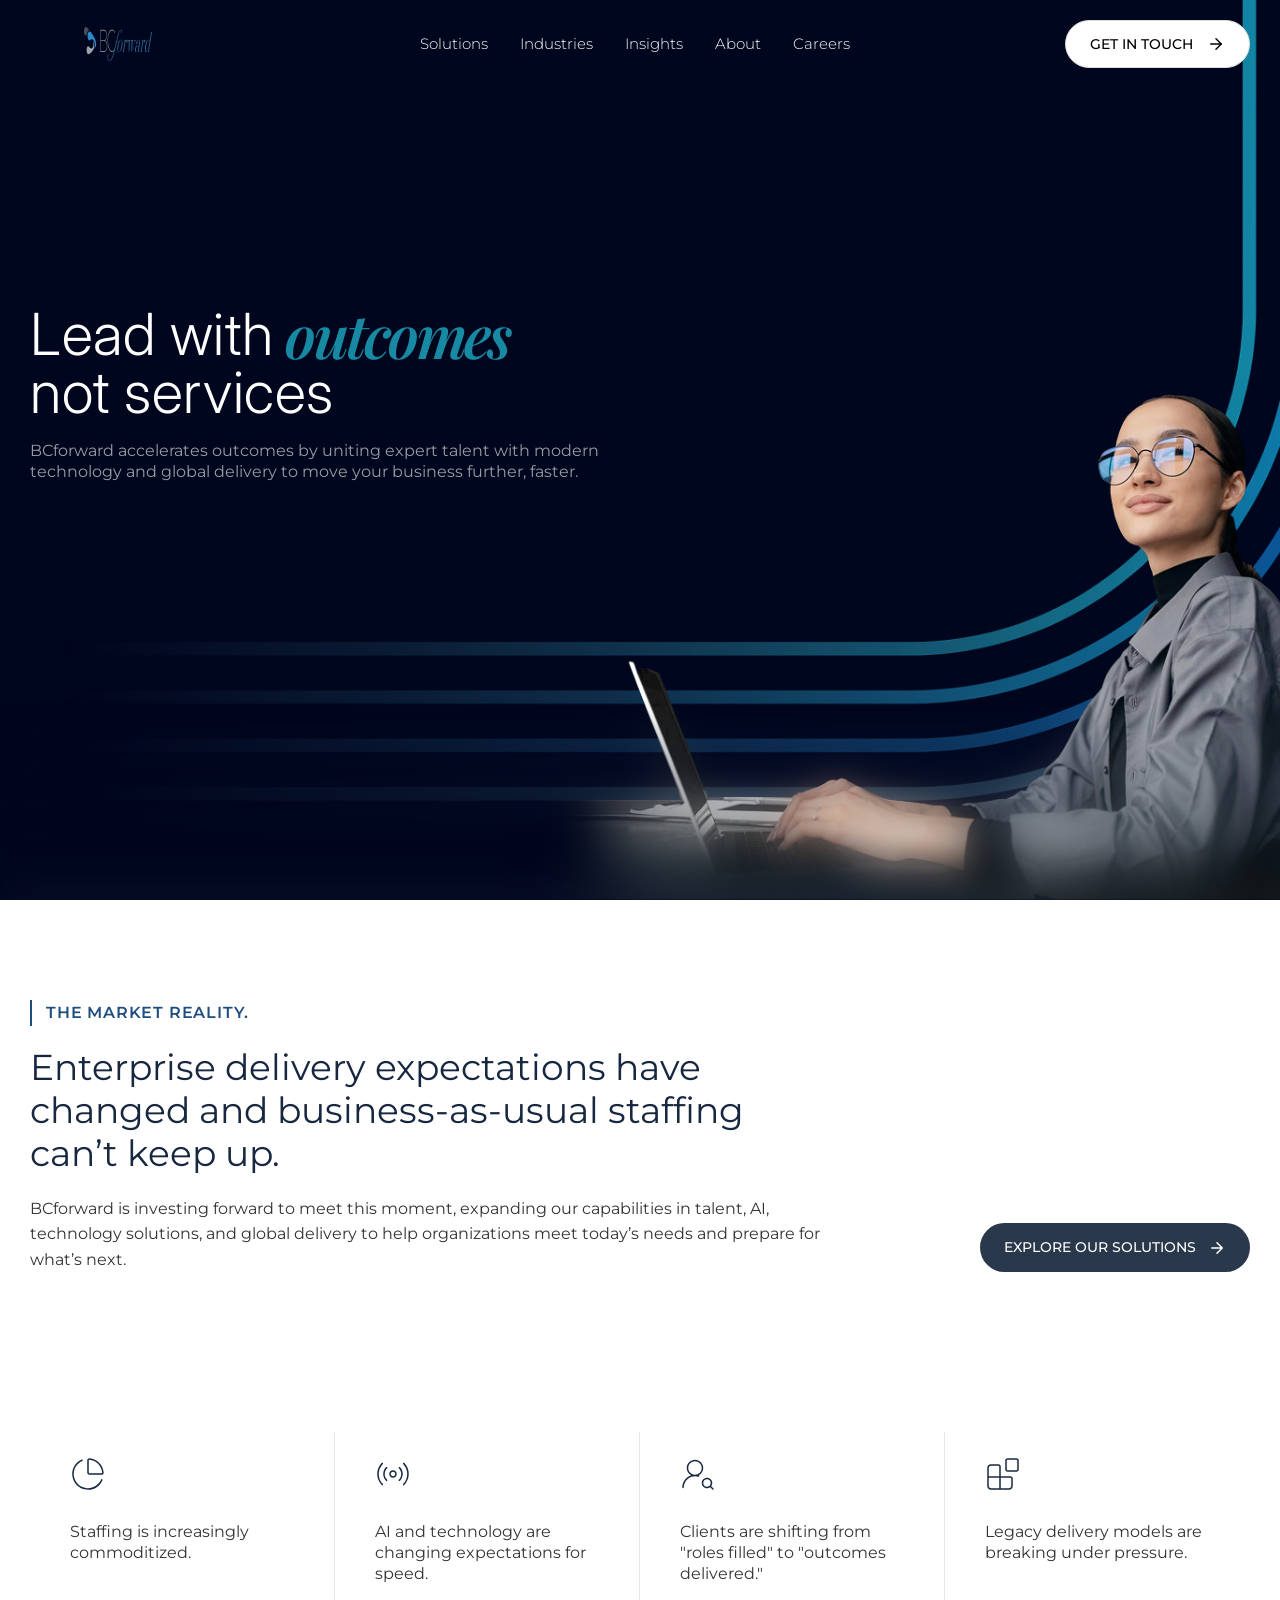
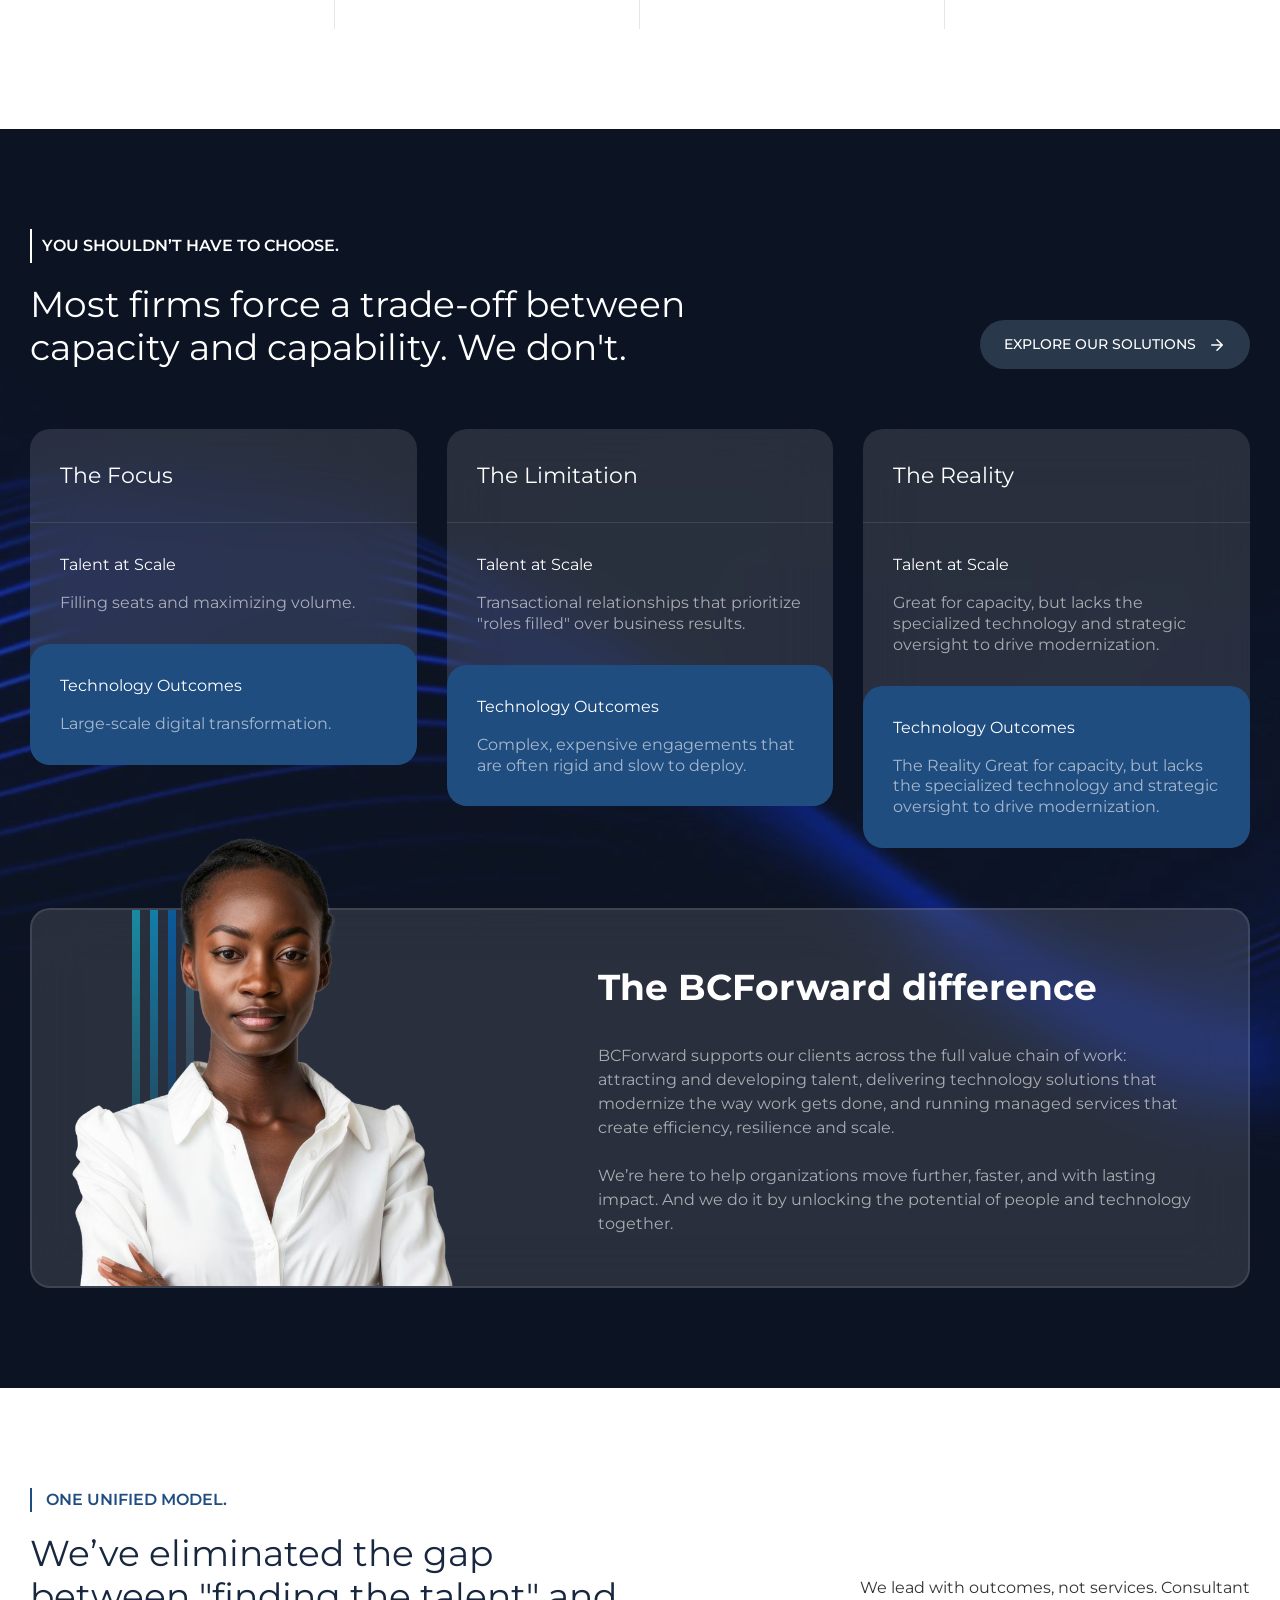
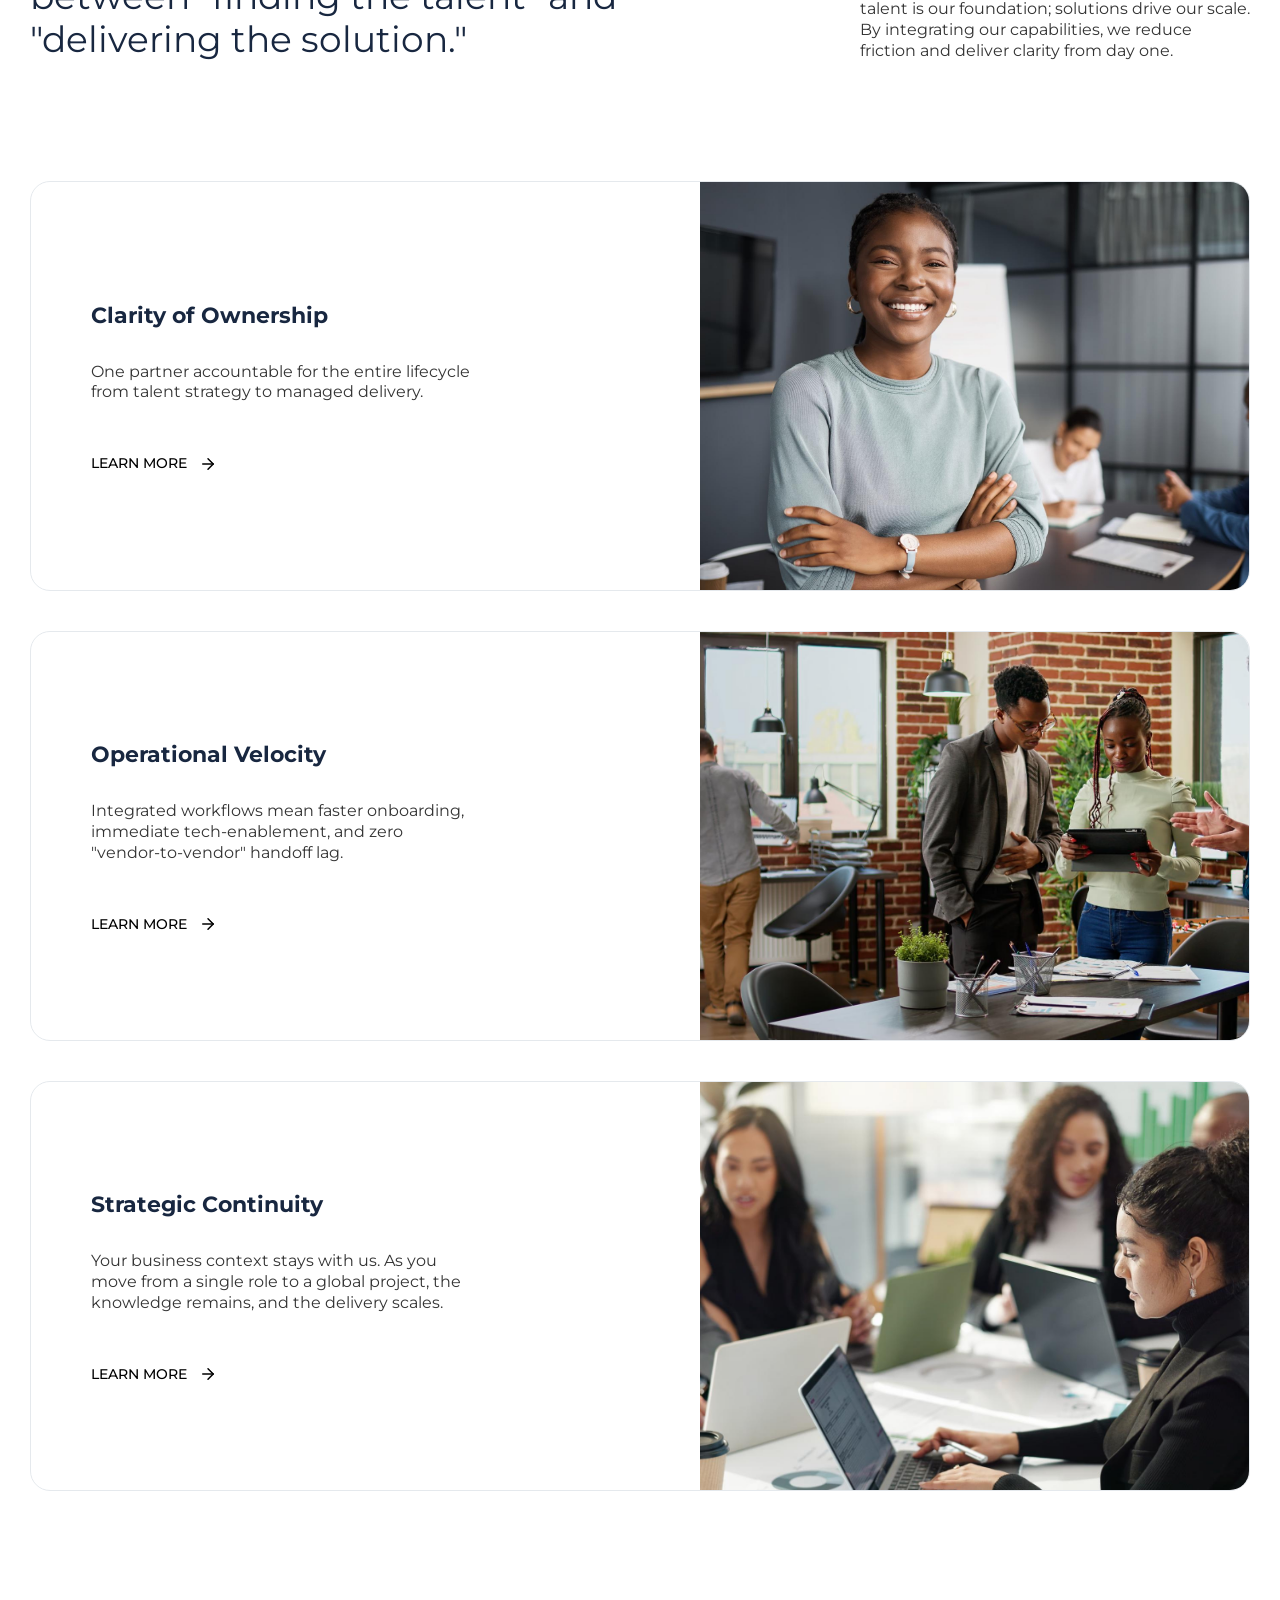
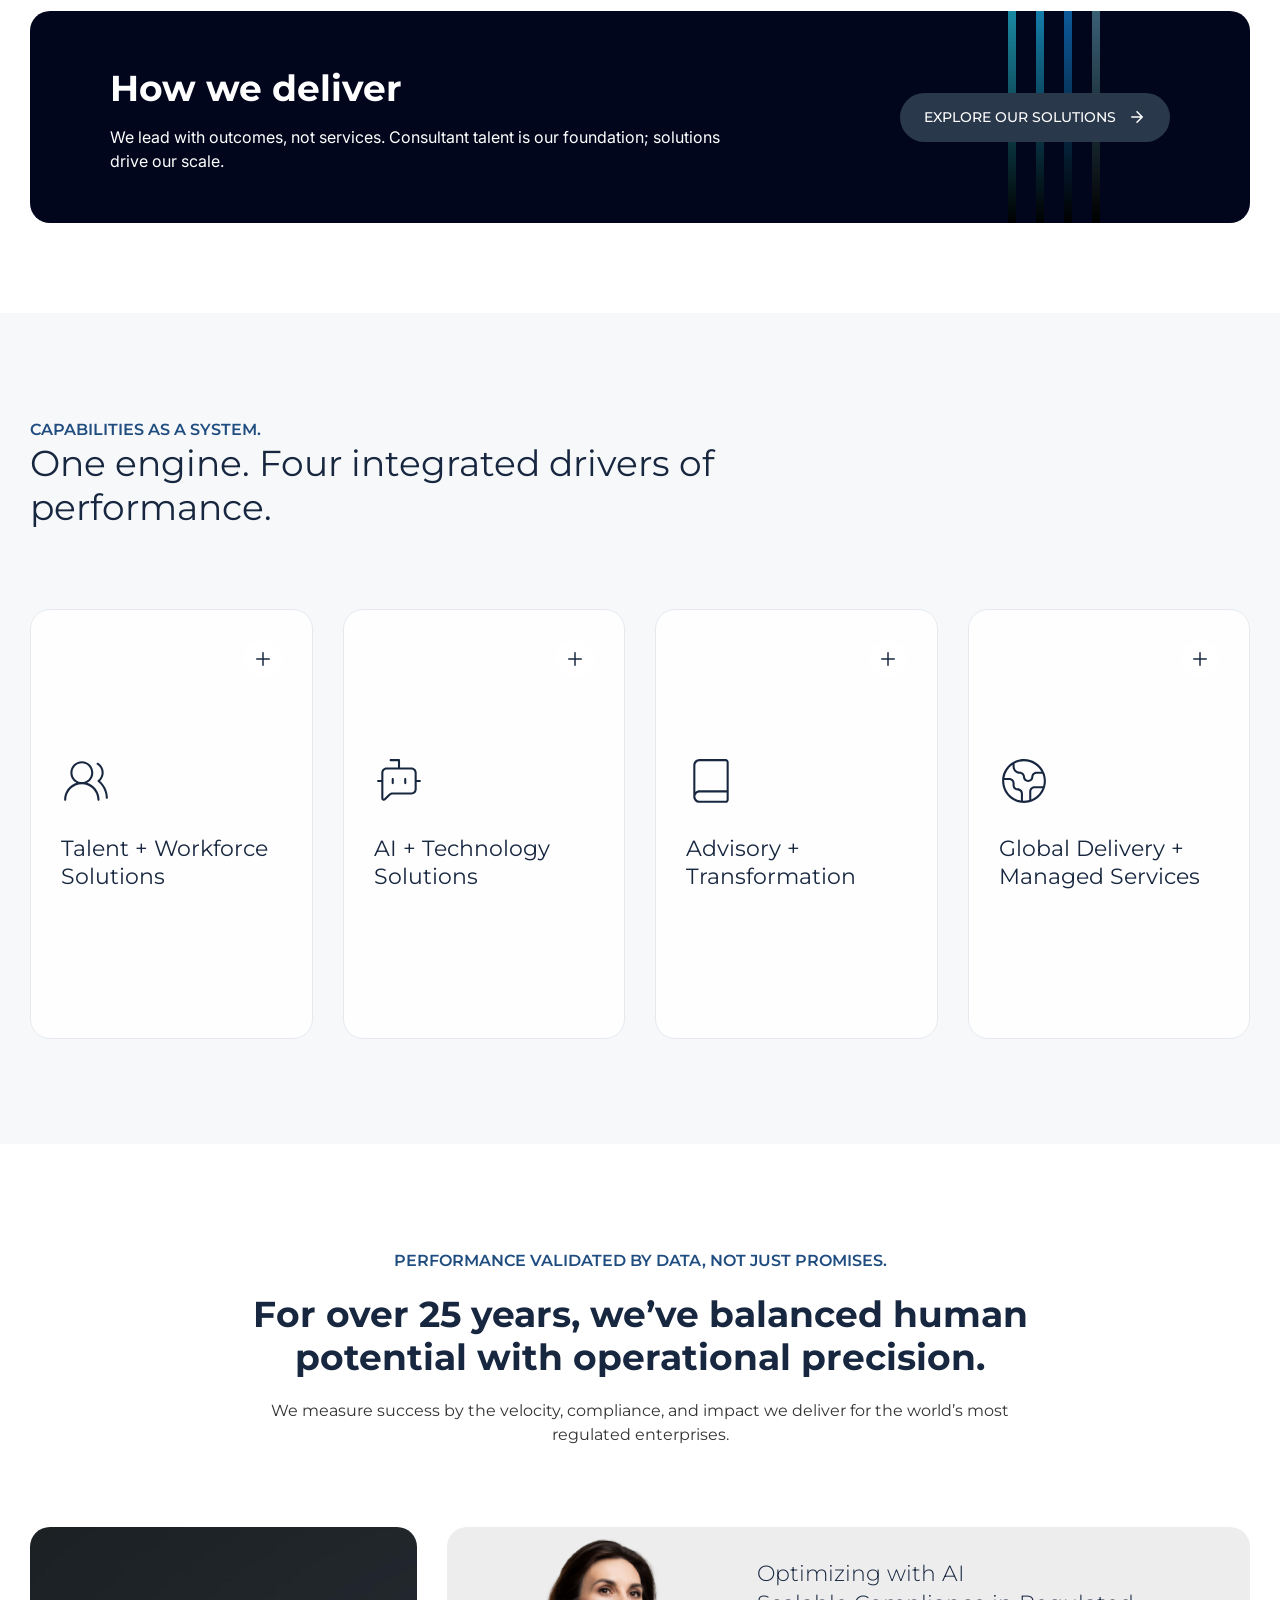
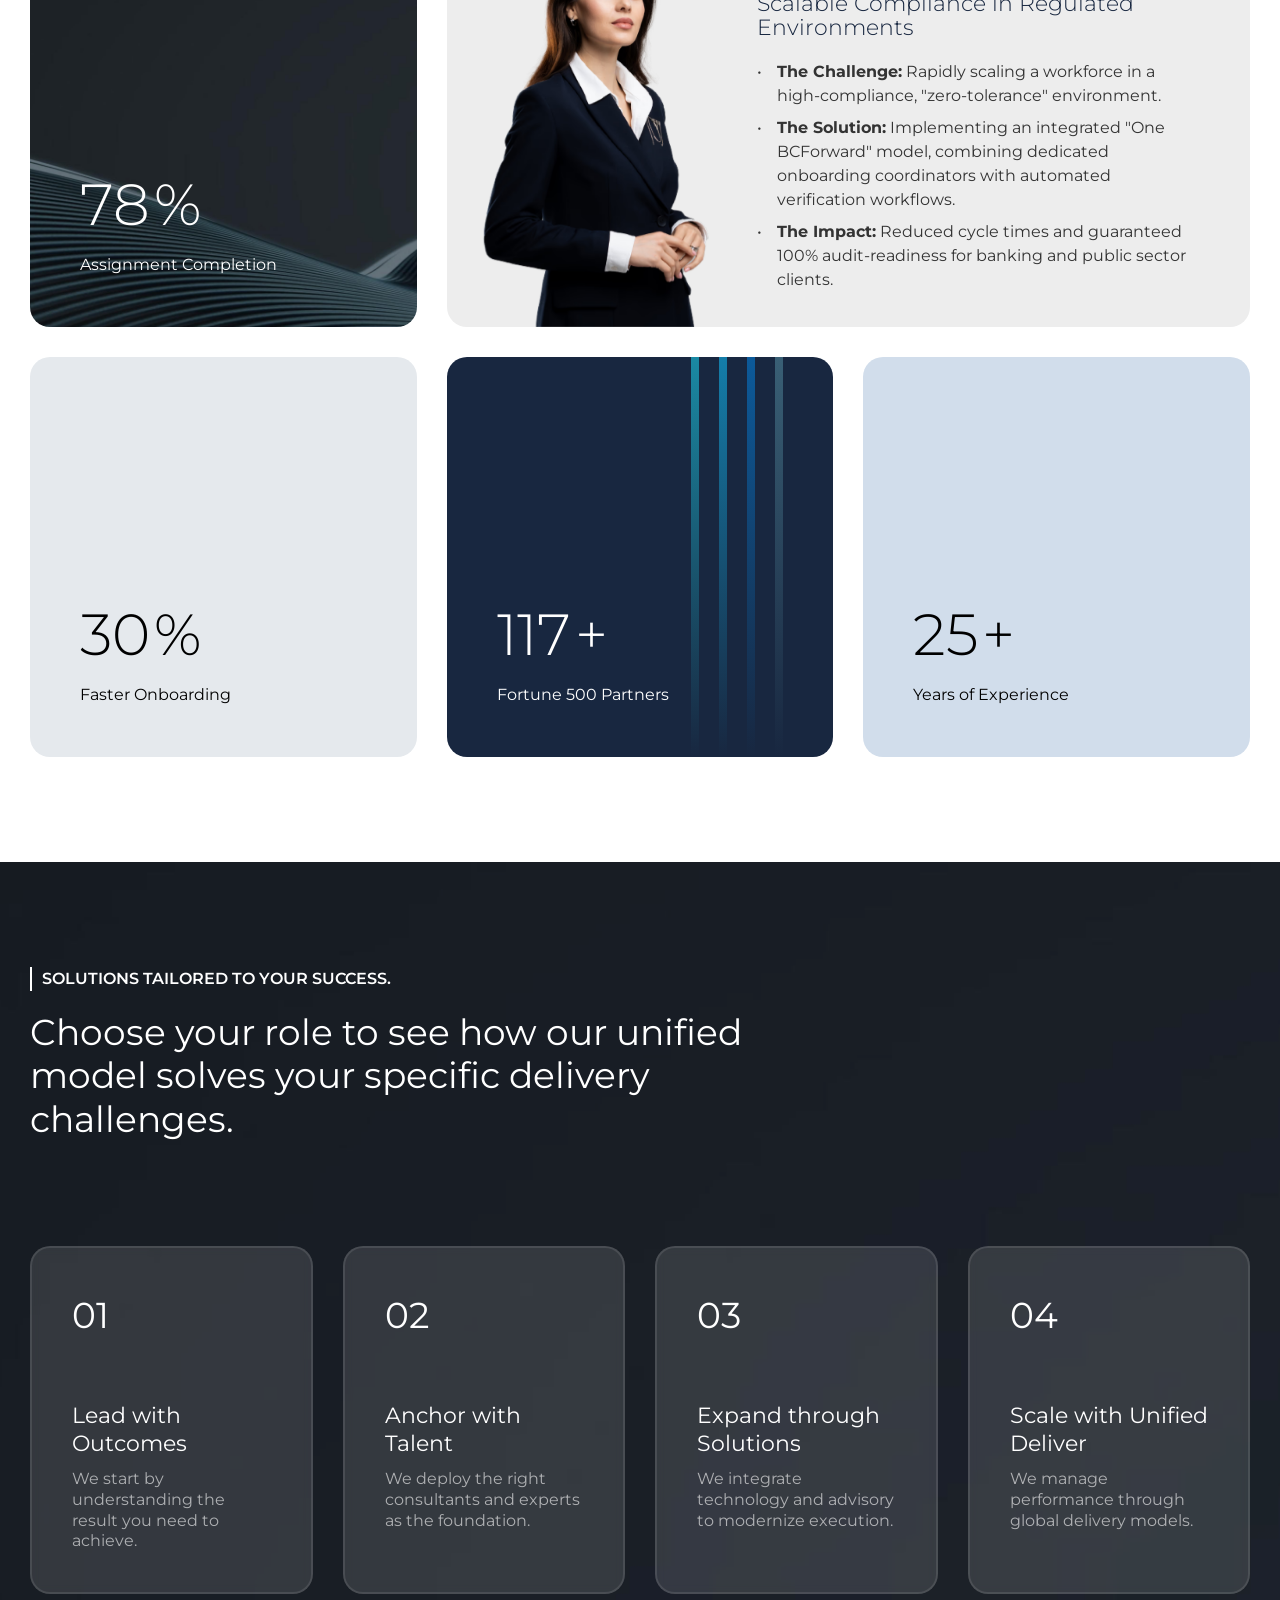
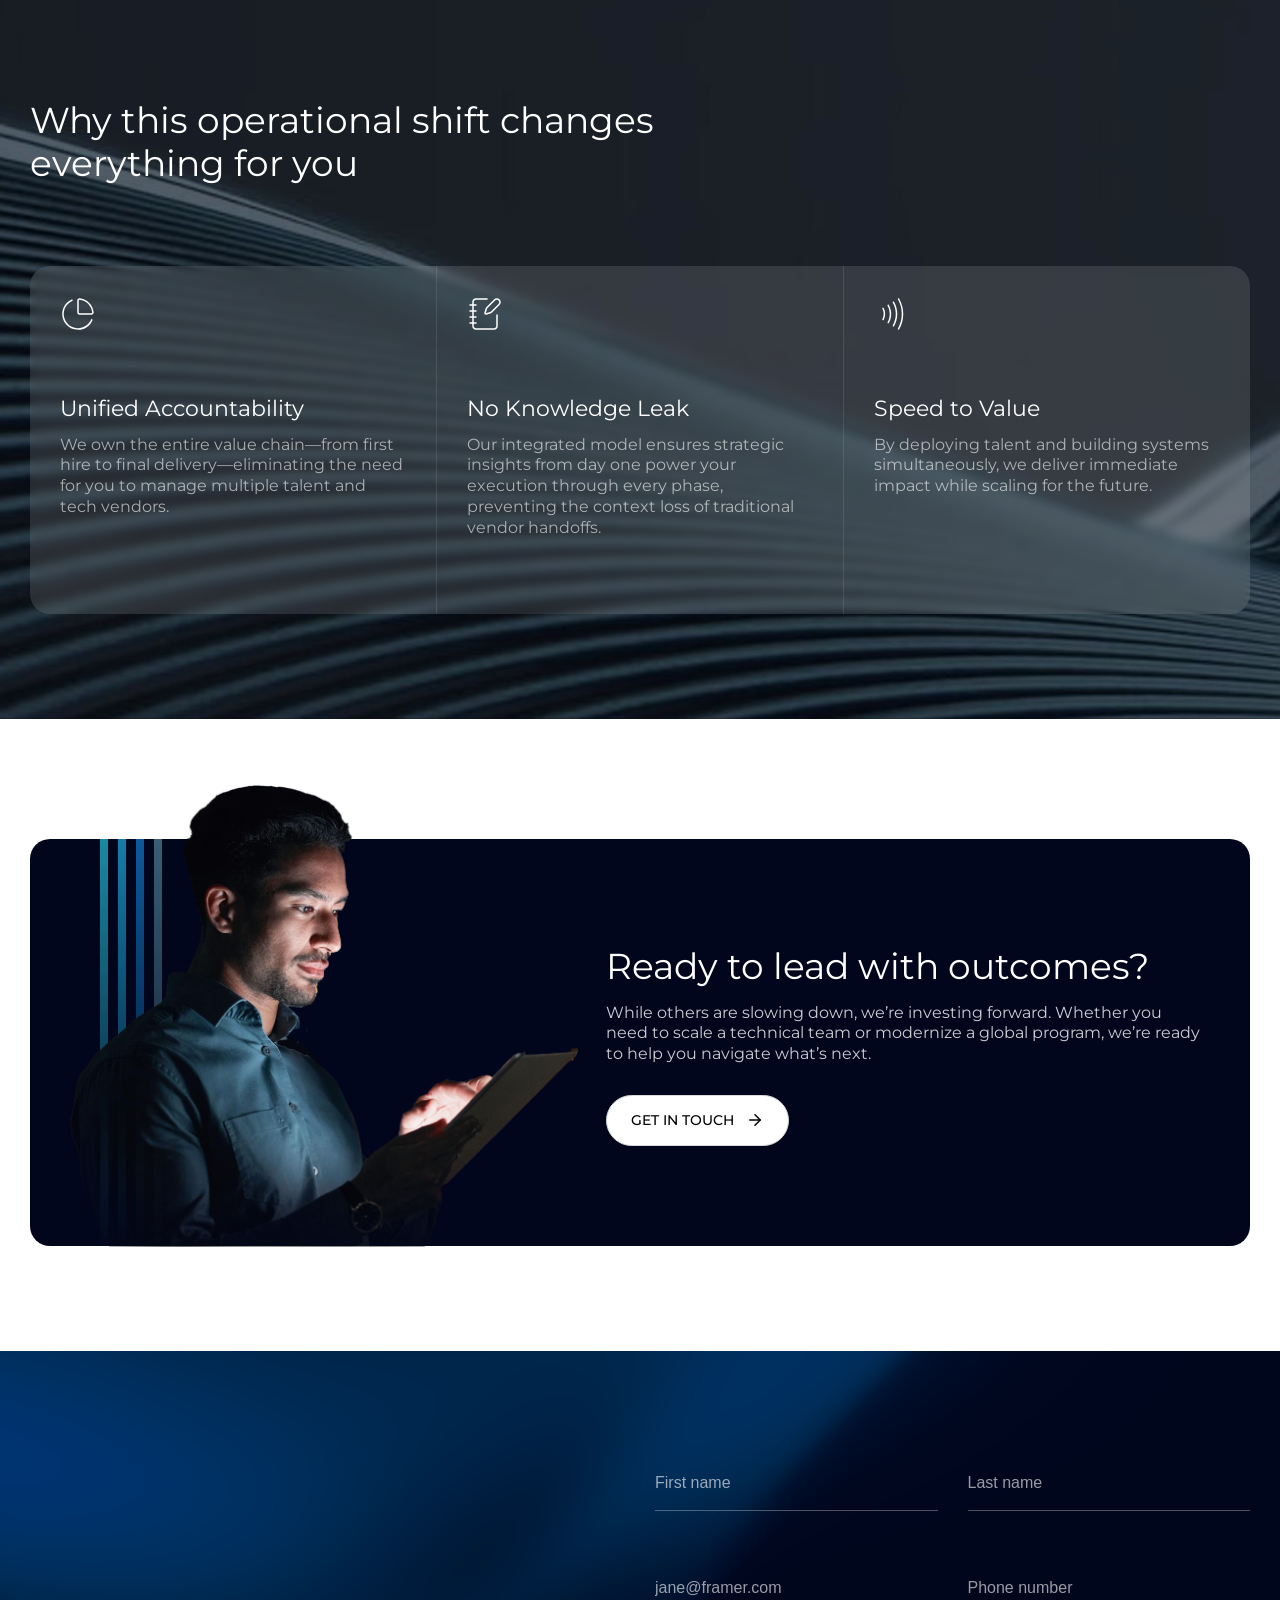
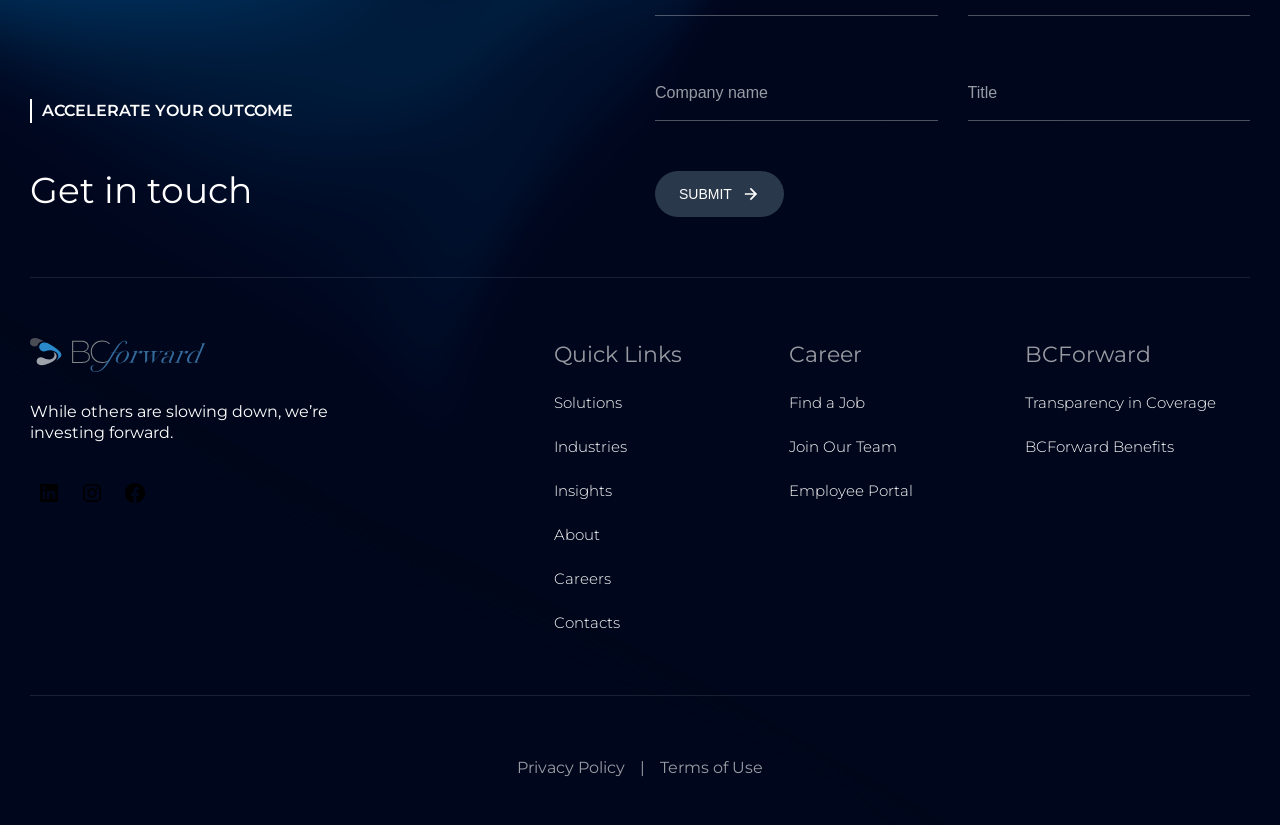
==== index.html @ d1a3ea1b "chore: initial commit - High Fidelity BCforward Prototype" ====
<!DOCTYPE html>
<html lang="en">
<head>
    <meta charset="UTF-8">
    <meta name="viewport" content="width=device-width, initial-scale=1.0">
    <title>BCforward - High Fidelity Clone</title>
    <link rel="stylesheet" href="style.css">
</head>
<body>

<section class="c-hero">
    <!-- Background Centered (2056px Original) -->
    <div class="c-hero__background anim-fade-in">
        <!-- Lines Background Asset Only -->
        <img src="assets/images/lines-bg.png" alt="" class="c-hero__bg-curves">
    </div>

    <header class="c-hero__header">
        <img src="assets/images/Logo.svg" alt="BCforward" class="c-hero__logo">
        
        <nav class="c-hero__nav">
            <ul class="c-hero__nav-list">
                <li class="c-hero__nav-item"><a href="#" class="c-hero__nav-link">Solutions</a></li>
                <li class="c-hero__nav-item"><a href="#" class="c-hero__nav-link">Industries</a></li>
                <li class="c-hero__nav-item"><a href="#" class="c-hero__nav-link">Insights</a></li>
                <li class="c-hero__nav-item"><a href="#" class="c-hero__nav-link">About</a></li>
                <li class="c-hero__nav-item"><a href="#" class="c-hero__nav-link">Careers</a></li>
            </ul>
        </nav>

        <div class="c-hero__cta-wrapper">
            <a href="#" class="c-button--hifi">
                <div class="c-button__text-container">
                    <span class="c-button__text">Get in touch</span>
                    <span class="c-button__text">Get in touch</span>
                </div>
                <!-- Exact Arrow Icon from Assets -->
                <div class="c-button__icon">
                    <img src="assets/images/arrow-long.svg" alt="" style="width: 18px; height: 18px; display: block;">
                </div>
            </a>
        </div>
    </header>

    <div class="c-hero__content">
        <div class="c-hero__text-block">
            <div class="c-hero__main-message anim-fade-up">
                <div class="c-hero__title-row">
                    <span class="c-hero__title-span">Lead with</span>
                    <span class="c-hero__title-accent">outcomes</span>
                </div>
                <div class="c-hero__title-row">
                    <span class="c-hero__title-span">not services</span>
                </div>
            </div>
            
            <p class="c-hero__description anim-fade-up">
                BCforward accelerates outcomes by uniting expert talent with modern technology and global delivery to move your business further, faster.
            </p>
        </div>
    </div>
</section>

<section class="c-market-reality js-reveal">
    <div class="c-market-reality__wrapper">
        <!-- Header Section -->
        <header class="c-market-reality__header">
            <div class="c-market-reality__title-block anim-fade-up">
                <div class="c-market-reality__badge">
                    <div class="c-market-reality__badge-bar"></div>
                    <span class="c-market-reality__badge-text">The market reality.</span>
                </div>
                
                <h2 class="c-market-reality__main-title">
                    Enterprise delivery expectations have<br>
                    changed and business-as-usual staffing<br>
                    can’t keep up.
                </h2>
                
                <p class="c-market-reality__description">
                    BCforward is investing forward to meet this moment, expanding our capabilities in talent, AI, 
                    technology solutions, and global delivery to help organizations meet today’s needs and prepare for 
                    what’s next.
                </p>
            </div>
            
            <a href="#" class="c-button--primary-dark anim-fade-in">
                Explore Our Solutions
                <img src="assets/images/market-arrow.svg" alt="" class="c-button__arrow-icon">
            </a>
        </header>

        <!-- Grid Section -->
        <div class="c-market-reality__grid">
            <div class="c-market-reality__card anim-fade-left">
                <img src="assets/images/icon-staffing.svg" alt="" class="c-market-reality__card-icon">
                <p class="c-market-reality__card-text">
                    Staffing is increasingly<br>commoditized.
                </p>
            </div>
            
            <div class="c-market-reality__card anim-fade-left">
                <img src="assets/images/icon-ai.svg" alt="" class="c-market-reality__card-icon">
                <p class="c-market-reality__card-text">
                    AI and technology are<br>
                    changing expectations for<br>
                    speed.
                </p>
            </div>
            
            <div class="c-market-reality__card anim-fade-left">
                <img src="assets/images/icon-clients.svg" alt="" class="c-market-reality__card-icon">
                <p class="c-market-reality__card-text">
                    Clients are shifting from<br>
                    "roles filled" to "outcomes<br>
                    delivered."
                </p>
            </div>
            
            <div class="c-market-reality__card anim-fade-left">
                <img src="assets/images/icon-legacy.svg" alt="" class="c-market-reality__card-icon">
                <p class="c-market-reality__card-text">
                    Legacy delivery models are<br>
                    breaking under pressure.
                </p>
            </div>
        </div>
    </div>
</section>

<section class="c-category-gap js-reveal">
    <!-- Overlay Background Lines Asset -->
    <img src="assets/images/gap-lines-bg.png" alt="" class="c-category-gap__bg-image">

    <div class="c-category-gap__wrapper">
        <!-- Header Section -->
        <header class="c-category-gap__header anim-fade-up">
            <div class="c-category-gap__title-block">
                <div class="c-category-gap__badge">
                    <span class="c-category-gap__badge-text">You shouldn’t have to choose.</span>
                </div>
                
                <h2 class="c-category-gap__title">
                    Most firms force a trade-off between<br>
                    capacity and capability. We don't.
                </h2>
            </div>
            
            <a href="#" class="c-button--primary-dark">
                Explore Our Solutions
                <img src="assets/images/market-arrow.svg" alt="" class="c-button__arrow-icon">
            </a>
        </header>

        <!-- Cards Three-Column Grid -->
        <div class="c-category-gap__grid anim-fade-up">
            <!-- Card 1: The Focus -->
            <div class="c-category-gap__card">
                <div class="c-category-gap__card-title-row">The Focus</div>
                <div class="c-category-gap__card-row">
                    <span class="c-category-gap__label">Talent at Scale</span>
                    <span class="c-category-gap__value">Filling seats and maximizing volume.</span>
                </div>
                <div class="c-category-gap__card-row c-category-gap__card-row--active">
                    <span class="c-category-gap__label">Technology Outcomes</span>
                    <span class="c-category-gap__value">Large-scale digital transformation.</span>
                </div>
            </div>

            <!-- Card 2: The Limitation -->
            <div class="c-category-gap__card">
                <div class="c-category-gap__card-title-row">The Limitation</div>
                <div class="c-category-gap__card-row">
                    <span class="c-category-gap__label">Talent at Scale</span>
                    <span class="c-category-gap__value">Transactional relationships that prioritize "roles filled" over business results.</span>
                </div>
                <div class="c-category-gap__card-row c-category-gap__card-row--active">
                    <span class="c-category-gap__label">Technology Outcomes</span>
                    <span class="c-category-gap__value">Complex, expensive engagements that are often rigid and slow to deploy.</span>
                </div>
            </div>

            <!-- Card 3: The Reality -->
            <div class="c-category-gap__card">
                <div class="c-category-gap__card-title-row">The Reality</div>
                <div class="c-category-gap__card-row">
                    <span class="c-category-gap__label">Talent at Scale</span>
                    <span class="c-category-gap__value">Great for capacity, but lacks the specialized technology and strategic oversight to drive modernization.</span>
                </div>
                <div class="c-category-gap__card-row c-category-gap__card-row--active">
                    <span class="c-category-gap__label">Technology Outcomes</span>
                    <span class="c-category-gap__value">The Reality Great for capacity, but lacks the specialized technology and strategic oversight to drive modernization.</span>
                </div>
            </div>
        </div>

        <!-- The BCForward Difference (Large Difference Block) -->
        <div class="c-category-gap__difference anim-fade-up">
            <div class="c-category-gap__lines-group">
                <div class="c-category-gap__line" style="--line-color: #1a89a3;"></div>
                <div class="c-category-gap__line" style="--line-color: #147da9;"></div>
                <div class="c-category-gap__line" style="--line-color: #0c5a9a;"></div>
                <div class="c-category-gap__line" style="--line-color: #395f75;"></div>
            </div>

            <img src="assets/images/woman-gap.png" alt="" class="c-category-gap__woman-img">

            <div class="c-category-gap__diff-content">
                <h3 class="c-category-gap__diff-title">The BCForward difference</h3>
                <p class="c-category-gap__diff-text">
                    BCForward supports our clients across the full value chain of work: attracting and developing talent, delivering technology solutions that modernize the way work gets done, and running managed services that create efficiency, resilience and scale.<br><br>
                    We’re here to help organizations move further, faster, and with lasting impact. And we do it by unlocking the potential of people and technology together.
                </p>
            </div>
        </div>
    </div>
</section>

<section class="c-promise">
    <div class="c-promise__wrapper">
        <!-- Header Section -->
        <header class="c-promise__header">
            <div class="c-promise__title-block">
                <div class="c-promise__badge">
                    <span class="c-promise__badge-text">One unified model.</span>
                </div>
                
                <h2 class="c-promise__title">
                    We’ve eliminated the gap<br>
                    between "finding the talent" and<br>
                    "delivering the solution."
                </h2>
            </div>
            
            <p class="c-promise__intro">
                We lead with outcomes, not services. Consultant talent is our foundation; solutions drive our scale. By integrating our capabilities, we reduce friction and deliver clarity from day one.
            </p>
        </header>

        <!-- Stacked Cards List -->
        <div class="c-promise__list">
            <!-- Card 1 -->
            <div class="c-promise__card">
                <div class="c-promise__card-content">
                    <h3 class="c-promise__card-title">Clarity of Ownership</h3>
                    <p class="c-promise__card-text">
                        One partner accountable for the entire lifecycle from talent strategy to managed delivery.
                    </p>
                    <a href="#" class="c-promise__learn-more">
                        Learn more
                        <img src="assets/images/learn-more-arrow.svg" alt="" class="c-promise__learn-more-icon">
                    </a>
                </div>
                <div class="c-promise__card-image-wrapper">
                    <img src="assets/images/promise-card-1.png" alt="" class="c-promise__card-image">
                </div>
            </div>

            <!-- Card 2 -->
            <div class="c-promise__card">
                <div class="c-promise__card-content">
                    <h3 class="c-promise__card-title">Operational Velocity</h3>
                    <p class="c-promise__card-text">
                        Integrated workflows mean faster onboarding, immediate tech-enablement, and zero "vendor-to-vendor" handoff lag.
                    </p>
                    <a href="#" class="c-promise__learn-more">
                        Learn more
                        <img src="assets/images/learn-more-arrow.svg" alt="" class="c-promise__learn-more-icon">
                    </a>
                </div>
                <div class="c-promise__card-image-wrapper">
                    <img src="assets/images/promise-card-2.png" alt="" class="c-promise__card-image">
                </div>
            </div>

            <!-- Card 3 -->
            <div class="c-promise__card">
                <div class="c-promise__card-content">
                    <h3 class="c-promise__card-title">Strategic Continuity</h3>
                    <p class="c-promise__card-text">
                        Your business context stays with us. As you move from a single role to a global project, the knowledge remains, and the delivery scales.
                    </p>
                    <a href="#" class="c-promise__learn-more">
                        Learn more
                        <img src="assets/images/learn-more-arrow.svg" alt="" class="c-promise__learn-more-icon">
                    </a>
                </div>
                <div class="c-promise__card-image-wrapper">
                    <img src="assets/images/promise-card-3.png" alt="" class="c-promise__card-image">
                </div>
            </div>
        </div>

        <!-- Bottom Banner Section -->
        <div class="c-promise__banner">
            <div class="c-promise__banner-lines">
                <div class="c-promise__banner-line" style="--line-color: #1a89a3;"></div>
                <div class="c-promise__banner-line" style="--line-color: #147da9;"></div>
                <div class="c-promise__banner-line" style="--line-color: #0c5a9a;"></div>
                <div class="c-promise__banner-line" style="--line-color: #395f75;"></div>
            </div>

            <div class="c-promise__banner-content">
                <h3 class="c-promise__banner-title">How we deliver</h3>
                <p class="c-promise__banner-text">
                    We lead with outcomes, not services. Consultant talent is our foundation; solutions drive our scale.
                </p>
            </div>

            <a href="#" class="c-button--primary-dark">
                Explore Our Solutions
                <img src="assets/images/market-arrow.svg" alt="" class="c-button__arrow-icon">
            </a>
        </div>
    </div>
</section>

<section class="c-capabilities">
    <div class="c-capabilities__wrapper">
        <!-- Header Section -->
        <header class="c-capabilities__header">
            <span class="c-capabilities__badge">Capabilities as a system.</span>
            <h2 class="c-capabilities__title">
                One engine. Four integrated drivers of<br>
                performance.
            </h2>
        </header>

        <!-- Grid Section -->
        <div class="c-capabilities__grid">
            <!-- Card 1 -->
            <div class="c-capabilities__card">
                <div class="c-capabilities__plus-wrapper">
                    <img src="assets/images/cap-plus.svg" alt="" class="c-capabilities__plus-icon">
                </div>
                <img src="assets/images/cap-icon-talent.svg" alt="" class="c-capabilities__card-icon">
                <h3 class="c-capabilities__card-title">
                    Talent + Workforce<br>
                    Solutions
                </h3>
            </div>

            <!-- Card 2 -->
            <div class="c-capabilities__card">
                <div class="c-capabilities__plus-wrapper">
                    <img src="assets/images/cap-plus.svg" alt="" class="c-capabilities__plus-icon">
                </div>
                <img src="assets/images/cap-icon-ai.svg" alt="" class="c-capabilities__card-icon">
                <h3 class="c-capabilities__card-title">
                    AI + Technology<br>
                    Solutions
                </h3>
            </div>

            <!-- Card 3 -->
            <div class="c-capabilities__card">
                <div class="c-capabilities__plus-wrapper">
                    <img src="assets/images/cap-plus.svg" alt="" class="c-capabilities__plus-icon">
                </div>
                <img src="assets/images/cap-icon-advisory.svg" alt="" class="c-capabilities__card-icon">
                <h3 class="c-capabilities__card-title">
                    Advisory +<br>
                    Transformation
                </h3>
            </div>

            <!-- Card 4 -->
            <div class="c-capabilities__card">
                <div class="c-capabilities__plus-wrapper">
                    <img src="assets/images/cap-plus.svg" alt="" class="c-capabilities__plus-icon">
                </div>
                <img src="assets/images/cap-icon-global.svg" alt="" class="c-capabilities__card-icon">
                <h3 class="c-capabilities__card-title">
                    Global Delivery +<br>
                    Managed Services
                </h3>
            </div>
        </div>
    </div>
</section>

<section class="c-stats js-reveal">
    <div class="c-stats__wrapper">
        <!-- Header Section -->
        <header class="c-stats__header">
            <span class="c-stats__badge">Performance validated by data, not just promises.</span>
            <h2 class="c-stats__header-title">
                For over 25 years, we’ve balanced human<br>
                potential with operational precision.
            </h2>
            <p class="c-stats__header-text">
                We measure success by the velocity, compliance, and impact we deliver for the world’s most regulated enterprises.
            </p>
        </header>

        <!-- Stats Grid -->
        <div class="c-stats__grid">
            <!-- Card 1: 95% (Top Left) -->
            <div class="c-stats__card c-stats__card--95">
                <div class="c-stats__card-number"><span class="js-counter" data-target="95">0</span><span>%</span></div>
                <div class="c-stats__card-label">Assignment Completion</div>
            </div>

            <!-- Card 2: Case Study (Top Right Wide) -->
            <div class="c-stats__card c-stats__card--case-study" style="background-color: #ededed;">
                <img src="assets/images/stats-ai-woman.png" alt="" class="c-stats__case-study-img">
                <div class="c-stats__case-study-content">
                    <div>
                        <h3 class="c-stats__case-study-title">Optimizing with AI</h3>
                        <h3 class="c-stats__case-study-title">Scalable Compliance in Regulated Environments</h3>
                    </div>
                    
                    <ul class="c-stats__case-study-list">
                        <li class="c-stats__case-study-item">
                            <span class="c-stats__case-study-item-bold">The Challenge:</span> Rapidly scaling a workforce in a high-compliance, "zero-tolerance" environment.
                        </li>
                        <li class="c-stats__case-study-item">
                            <span class="c-stats__case-study-item-bold">The Solution:</span> Implementing an integrated "One BCForward" model, combining dedicated onboarding coordinators with automated verification workflows.
                        </li>
                        <li class="c-stats__case-study-item">
                            <span class="c-stats__case-study-item-bold">The Impact:</span> Reduced cycle times and guaranteed 100% audit-readiness for banking and public sector clients.
                        </li>
                    </ul>
                </div>
            </div>

            <!-- Card 3: 30% (Bottom Left) -->
            <div class="c-stats__card" style="background-color: #e5e9ed;">
                <div class="c-stats__card-number"><span class="js-counter" data-target="30">0</span><span>%</span></div>
                <div class="c-stats__card-label">Faster Onboarding</div>
            </div>

            <!-- Card 4: 175+ (Bottom Center Dark) -->
            <div class="c-stats__card c-stats__card--dark">
                <div class="c-stats__lines-group">
                    <div class="c-stats__line" style="--line-color: #1a89a3;"></div>
                    <div class="c-stats__line" style="--line-color: #147da9;"></div>
                    <div class="c-stats__line" style="--line-color: #0c5a9a;"></div>
                    <div class="c-stats__line" style="--line-color: #395f75;"></div>
                </div>
                <div class="c-stats__card-number"><span class="js-counter" data-target="175">0</span><span>+</span></div>
                <div class="c-stats__card-label">Fortune 500 Partners</div>
            </div>

            <!-- Card 5: 25+ (Bottom Right) -->
            <div class="c-stats__card" style="background-color: #d1ddeb;">
                <div class="c-stats__card-number"><span class="js-counter" data-target="25">0</span><span>+</span></div>
                <div class="c-stats__card-label">Years of Experience</div>
            </div>
        </div>
    </div>
</section>

<section class="c-solutions">
    <!-- Background Graphic -->
    <img src="assets/images/stats-95-bg.png" alt="" class="c-solutions__bg">

    <div class="c-solutions__wrapper">
        <!-- Header -->
        <header class="c-solutions__header">
            <div class="c-solutions__badge">
                <span class="c-solutions__badge-text">Solutions tailored to your success.</span>
            </div>
            <h2 class="c-solutions__title">
                Choose your role to see how our unified 
                model solves your specific delivery 
                challenges.
            </h2>
        </header>

        <!-- Row 1 Grid -->
        <div class="c-solutions__grid-01 js-reveal anim-fade-up">
            <!-- Card 01 -->
            <div class="c-solutions__card-01">
                <div class="c-solutions__card-01-number">01</div>
                <div>
                    <h3 class="c-solutions__card-01-title">Lead with<br>Outcomes</h3>
                    <p class="c-solutions__card-01-text">
                        We start by understanding the result you need to achieve.
                    </p>
                </div>
            </div>

            <!-- Card 02 -->
            <div class="c-solutions__card-01">
                <div class="c-solutions__card-01-number">02</div>
                <div>
                    <h3 class="c-stats__card-01-title" style="font-size: 22px; color: white; font-weight: 400; margin-bottom: 10px; line-height: 1.3;">Anchor with<br>Talent</h3>
                    <p class="c-solutions__card-01-text">
                        We deploy the right consultants and experts as the foundation.
                    </p>
                </div>
            </div>

            <!-- Card 03 -->
            <div class="c-solutions__card-01">
                <div class="c-solutions__card-01-number">03</div>
                <div>
                    <h3 class="c-solutions__card-01-title">Expand through<br>Solutions</h3>
                    <p class="c-solutions__card-01-text">
                        We integrate technology and advisory to modernize execution.
                    </p>
                </div>
            </div>

            <!-- Card 04 -->
            <div class="c-solutions__card-01">
                <div class="c-solutions__card-01-number">04</div>
                <div>
                    <h3 class="c-solutions__card-01-title">Scale with Unified Deliver</h3>
                    <p class="c-solutions__card-01-text">
                        We manage performance through global delivery models.
                    </p>
                </div>
            </div>
        </div>

        <!-- Row 2 Grid (Shift Block) -->
        <div class="c-solutions__shift js-reveal anim-fade-up">
            <h2 class="c-solutions__title">
                Why this operational shift changes 
                everything for you
            </h2>

            <div class="c-solutions__shift-grid">
                <!-- Shift Card 1 -->
                <div class="c-solutions__shift-card">
                    <img src="assets/images/solutions-icon-acc.svg" alt="" class="c-solutions__shift-icon">
                    <div>
                        <h3 class="c-solutions__shift-title">Unified Accountability</h3>
                        <p class="c-solutions__shift-text">
                            We own the entire value chain—from first hire to final delivery—eliminating the need for you to manage multiple talent and tech vendors.
                        </p>
                    </div>
                </div>

                <!-- Shift Card 2 -->
                <div class="c-solutions__shift-card">
                    <img src="assets/images/solutions-icon-know.svg" alt="" class="c-solutions__shift-icon">
                    <div>
                        <h3 class="c-solutions__shift-title">No Knowledge Leak</h3>
                        <p class="c-solutions__shift-text">
                            Our integrated model ensures strategic insights from day one power your execution through every phase, preventing the context loss of traditional vendor handoffs.
                        </p>
                    </div>
                </div>

                <!-- Shift Card 3 -->
                <div class="c-solutions__shift-card">
                    <img src="assets/images/solutions-icon-speed.svg" alt="" class="c-solutions__shift-icon">
                    <div>
                        <h3 class="c-solutions__shift-title">Speed to Value</h3>
                        <p class="c-solutions__shift-text">
                            By deploying talent and building systems simultaneously, we deliver immediate impact while scaling for the future.
                        </p>
                    </div>
                </div>
            </div>
        </div>
    </div>
</section>

<section class="c-cta js-reveal">
    <div class="c-cta__card anim-fade-up">
        <!-- Floating Man Illustration -->
        <img src="assets/images/cta-man.png" alt="" class="c-cta__man">

        <!-- Left Background Lines -->
        <div class="c-cta__lines-group">
            <div class="c-cta__line" style="--line-color: #1a89a3;"></div>
            <div class="c-cta__line" style="--line-color: #147da9;"></div>
            <div class="c-cta__line" style="--line-color: #0c5a9a;"></div>
            <div class="c-cta__line" style="--line-color: #395f75;"></div>
        </div>

        <!-- Content Right -->
        <div class="c-cta__content">
            <div class="c-cta__title-wrapper">
                <h2 class="c-cta__title">Ready to lead with outcomes?</h2>
                <p class="c-cta__text">
                    While others are slowing down, we’re investing forward. Whether you<br>
                    need to scale a technical team or modernize a global program, we’re ready<br>
                    to help you navigate what’s next.
                </p>
            </div>

            <a href="#" class="c-cta__button">
                Get in touch
                <img src="assets/images/cta-arrow.svg" alt="" width="18" height="18">
            </a>
        </div>
    </div>
</section>

<footer class="c-footer">
    <!-- Glow Background -->
    <img src="assets/images/footer-glow.png" alt="" class="c-footer__glow">

    <div class="c-footer__wrapper js-reveal anim-fade-up">
        <!-- Part 1: Contact Form -->
        <section class="c-footer__contact">
            <div class="c-footer__title-group">
                <div class="c-solutions__badge">
                    <span class="c-solutions__badge-text">Accelerate your outcome</span>
                </div>
                <h2 class="c-footer__title" style="font-size: 36px; color: white; font-weight: 400;">Get in touch</h2>
            </div>

            <form class="c-footer__form">
                <div class="c-footer__form-row">
                    <div class="c-footer__input-wrapper">
                        <input type="text" class="c-footer__input" placeholder="First name">
                    </div>
                    <div class="c-footer__input-wrapper">
                        <input type="text" class="c-footer__input" placeholder="Last name">
                    </div>
                </div>
                <div class="c-footer__form-row">
                    <div class="c-footer__input-wrapper">
                        <input type="email" class="c-footer__input" placeholder="jane@framer.com">
                    </div>
                    <div class="c-footer__input-wrapper">
                        <input type="tel" class="c-footer__input" placeholder="Phone number">
                    </div>
                </div>
                <div class="c-footer__form-row">
                    <div class="c-footer__input-wrapper">
                        <input type="text" class="c-footer__input" placeholder="Company name">
                    </div>
                    <div class="c-footer__input-wrapper">
                        <input type="text" class="c-footer__input" placeholder="Title">
                    </div>
                </div>
                <button type="submit" class="c-footer__submit">
                    SUBMIT
                    <img src="assets/images/footer-submit-arrow.svg" alt="" width="18" height="18">
                </button>
            </form>
        </section>

        <!-- Divider -->
        <div class="c-footer__divider"></div>

        <!-- Part 2: Logo + Links -->
        <section class="c-footer__links" style="display: grid; grid-template-columns: 1fr 1.5fr; gap: 60px;">
            <div class="c-footer__brand">
                <img src="assets/images/footer-logo.svg" alt="BCforward" class="c-footer__brand-logo" style="width: 175px;">
                <p class="c-footer__brand-text">
                    While others are slowing down, we’re investing forward.
                </p>
                <div class="c-footer__social">
                    <a href="#" class="c-footer__social-link">
                        <img src="assets/images/footer-social-in.svg" alt="LinkedIn">
                    </a>
                    <a href="#" class="c-footer__social-link">
                        <img src="assets/images/footer-social-ig.svg" alt="Instagram">
                    </a>
                    <a href="#" class="c-footer__social-link">
                        <img src="assets/images/footer-social-fb.svg" alt="Facebook">
                    </a>
                </div>
            </div>

            <div class="c-footer__menus">
                <!-- Menu 1 -->
                <div class="c-footer__menu">
                    <h4 class="c-footer__menu-title">Quick Links</h4>
                    <ul class="c-footer__menu-list">
                        <li class="c-footer__menu-item"><a href="#">Solutions</a></li>
                        <li class="c-footer__menu-item"><a href="#">Industries</a></li>
                        <li class="c-footer__menu-item"><a href="#">Insights</a></li>
                        <li class="c-footer__menu-item"><a href="#">About</a></li>
                        <li class="c-footer__menu-item"><a href="#">Careers</a></li>
                        <li class="c-footer__menu-item"><a href="#">Contacts</a></li>
                    </ul>
                </div>

                <!-- Menu 2 -->
                <div class="c-footer__menu">
                    <h4 class="c-footer__menu-title">Career</h4>
                    <ul class="c-footer__menu-list">
                        <li class="c-footer__menu-item"><a href="#">Find a Job</a></li>
                        <li class="c-footer__menu-item"><a href="#">Join Our Team</a></li>
                        <li class="c-footer__menu-item"><a href="#">Employee Portal</a></li>
                    </ul>
                </div>

                <!-- Menu 3 -->
                <div class="c-footer__menu">
                    <h4 class="c-footer__menu-title">BCForward</h4>
                    <ul class="c-footer__menu-list">
                        <li class="c-footer__menu-item"><a href="#">Transparency in Coverage</a></li>
                        <li class="c-footer__menu-item"><a href="#">BCForward Benefits</a></li>
                    </ul>
                </div>
            </div>
        </section>

        <!-- Divider -->
        <div class="c-footer__divider"></div>

        <!-- Part 3: Bottom Legal -->
        <section class="c-footer__bottom">
            <a href="#" class="c-footer__bottom-link">Privacy Policy</a>
            <span class="c-footer__separator">|</span>
            <a href="#" class="c-footer__bottom-link">Terms of Use</a>
        </section>
    </div>
</footer>

<script>
    // Hero Section Reveal (on load)
    document.addEventListener('DOMContentLoaded', () => {
        const hero = document.querySelector('.c-hero');
        if (hero) {
            setTimeout(() => {
                hero.classList.add('is-visible');
            }, 100);
        }
    });

    const revealCallback = (entries, observer) => {
        entries.forEach(entry => {
            if (entry.isIntersecting) {
                entry.target.classList.add('is-visible');
                // Trigger children animations
                const anims = entry.target.querySelectorAll('.anim-fade-up, .anim-fade-in, .anim-fade-left');
                anims.forEach(anim => anim.classList.add('is-visible'));

                // Handle counters
                const counters = entry.target.querySelectorAll('.js-counter');
                counters.forEach(counter => {
                    const target = parseInt(counter.getAttribute('data-target'));
                    animateCounter(counter, target);
                });
            }
        });
    };

    const animateCounter = (el, target) => {
        if (el.classList.contains('is-animated')) return;
        el.classList.add('is-animated');
        
        let current = 0;
        const duration = 2000; // 2 seconds
        const stepTime = Math.abs(Math.floor(duration / target));
        
        const timer = setInterval(() => {
            current += Math.ceil(target / (duration / 30)); // Adaptive step
            if (current >= target) {
                el.innerText = target;
                clearInterval(timer);
            } else {
                el.innerText = current;
            }
        }, 30);
    };

    const revealObserver = new IntersectionObserver(revealCallback, {
        threshold: 0.3 // Increased back to ensure trigger is visible
    });

    document.querySelectorAll('.js-reveal').forEach(section => {
        revealObserver.observe(section);
    });

    // Promise Section: Stacking Cards Logic
    const promiseSection = document.querySelector('.c-promise');
    const promiseCards = document.querySelectorAll('.c-promise__card');
    
    window.addEventListener('scroll', () => {
        if (!promiseSection) return;
        
        const scrollOffset = 200; // Target sticky height
        const vh = window.innerHeight;
        
        promiseCards.forEach((card, index) => {
            const nextCard = promiseCards[index + 1];
            if (nextCard) {
                const nextRect = nextCard.getBoundingClientRect();
                
                // Linear mapping
                let progress = 1 - (nextRect.top - scrollOffset) / (vh - scrollOffset);
                progress = Math.max(0, Math.min(1, progress));
                
                if (progress > 0) {
                    const scale = 1 - (0.02 * progress); // Scale from 1.0 to 0.98
                    const translateY = -15 * progress;   // Shift from 0 to -15px
                    const width = 100 - (2 * progress);   // Width from 100% to 98%
                    
                    card.style.transform = `translateY(${translateY}px) scale(${scale})`;
                    card.style.width = `${width}%`;
                    card.style.opacity = '1';
                } else {
                    card.style.transform = '';
                    card.style.width = '';
                    card.style.opacity = '';
                }
                
                // Handling stacking-2
                const thirdCard = promiseCards[index + 2];
                if (thirdCard) {
                    const thirdRect = thirdCard.getBoundingClientRect();
                    let progress2 = 1 - (thirdRect.top - scrollOffset) / (vh - scrollOffset);
                    progress2 = Math.max(0, Math.min(1, progress2));
                    
                    if (progress2 > 0) {
                        const scale = 0.98 - (0.02 * progress2);     // Scale from 0.98 to 0.96
                        const translateY = -15 - (15 * progress2);   // Shift from -15 to -30px
                        const width = 98 - (2 * progress2);         // Width from 98% to 96%
                        
                        card.style.transform = `translateY(${translateY}px) scale(${scale})`;
                        card.style.width = `${width}%`;
                        card.style.opacity = '1';
                    }
                }
            }
        });
    });
</script>

</body>
</html>
---- style.css ----
/* BC FORWARD - HIGH FIDELITY ALPHA - FROM SCRATCH */

/* 1. TYPOGRAPHY SETUP */
@import url('https://fonts.googleapis.com/css2?family=Inter:wght@300;400;500;600;700&family=Montserrat:wght@300;400;500;600&family=Playfair+Display:ital,wght@0,400;0,500;0,600;0,700;1,400;1,500;1,600&display=swap');

:root {
    /* Font Stacks */
    --font-sans: 'Inter', sans-serif;
    --font-body: 'Montserrat', sans-serif;
    --font-serif: 'Playfair Display', serif;

    /* Design Tokens */
    --color-bg-dark: #00061D;
    --color-accent: #1789a3;
    --color-white: #ffffff;
    --color-black: #000000;
    --color-text-muted: rgba(255, 255, 255, 0.6);
}

/* 2. BASE RESET */
* {
    box-sizing: border-box;
    margin: 0;
    padding: 0;
    -webkit-font-smoothing: antialiased;
}

html,
body {
    height: 100%;
}

body {
    margin: 0;
    padding: 0;
    font-family: var(--font-body);
    background-color: var(--color-white);
    color: var(--color-black);
    line-height: 1.5;
    overflow-x: hidden;
    display: flex;
    flex-direction: column;
}

/* 3. HERO COMPONENT */
.c-hero {
    position: relative;
    width: 100%;
    height: 100vh;
    min-height: 100vh;
    background-color: var(--color-bg-dark);
    display: flex;
    flex-direction: column;
    padding: 0 30px;
    flex-shrink: 0;
}

/* Background Visuals Layering */
.c-hero__background {
    position: absolute;
    top: 0;
    left: 50%;
    transform: translateX(-50%);
    width: 2056px;
    height: 100%; /* Matches Hero Height (100vh) */
    pointer-events: none;
    z-index: 1;
}

/* Subtle Blur at the Bottom */
.c-hero__background::after {
    content: '';
    position: absolute;
    bottom: 0;
    left: 0;
    width: 100%;
    height: 200px;
    /* Blur Area Height */
    backdrop-filter: blur(20px);
    -webkit-backdrop-filter: blur(20px);
    mask-image: linear-gradient(to top, black 0%, transparent 100%);
    -webkit-mask-image: linear-gradient(to top, black 0%, transparent 100%);
    pointer-events: none;
}

.c-hero__bg-curves {
    position: absolute;
    bottom: 0;
    right: -20px;
    width: 1716px;
    height: 100%;
    object-fit: cover; /* Changed to cover to fill vertical gap */
    object-position: bottom right;
}


/* Header & Nav */
.c-hero__header {
    width: 100%;
    max-width: 1230px;
    margin: 0 auto;
    padding: 20px 0;
    display: flex;
    justify-content: space-between;
    align-items: center;
    position: relative;
    z-index: 100;
}

.c-hero__logo {
    width: 175px;
    height: 34px;
    object-fit: contain;
}

.c-hero__nav {
    display: flex;
    gap: 30px;
    align-items: center;
}

.c-hero__nav-list {
    display: flex;
    gap: 32px;
    list-style: none;
}

.c-hero__nav-link {
    color: var(--color-white);
    text-decoration: none;
    font-family: var(--font-body);
    font-weight: 300;
    font-size: 15px;
    opacity: 1;
    transition: opacity 0.3s;
}

.c-hero__nav-link:hover {
    opacity: 0.7;
}

/* High Fidelity Button */
.c-button--hifi {
    background-color: var(--color-white);
    color: var(--color-black);
    padding: 14px 24px;
    border-radius: 100px;
    font-family: var(--font-body);
    font-weight: 500;
    font-size: 14px;
    text-transform: uppercase;
    text-decoration: none;
    display: flex;
    align-items: center;
    gap: 12px;
    border: 1px solid #d9d9d9;
    position: relative;
    overflow: hidden;
}

.c-button__text-container {
    height: 17px;
    overflow: hidden;
    position: relative;
    width: 105px;
}

.c-button__text {
    display: block;
    line-height: 16.8px;
    transition: transform 0.3s ease;
}

.c-button--hifi:hover .c-button__text {
    transform: translateY(-16.8px);
}

/* Hero Content */
.c-hero__content {
    flex: 1;
    display: flex;
    align-items: center;
    width: 100%;
    max-width: 1230px;
    margin: 0 auto;
    position: relative;
    z-index: 10;
    transform: translateY(-100px); /* Lifted as requested */
}

.c-hero__text-block {
    max-width: 571px;
    display: flex;
    flex-direction: column;
    gap: 20px;
}

.c-hero__main-message {
    display: flex;
    flex-direction: column;
}

.c-hero__title-row {
    display: flex;
    align-items: center;
    gap: 12px;
    white-space: nowrap;
}

.c-hero__title-span {
    font-family: var(--font-sans);
    font-weight: 300;
    font-size: 58px;
    line-height: 1;
    letter-spacing: 0.58px;
    color: var(--color-white);
}

.c-hero__title-accent {
    font-family: var(--font-serif);
    font-weight: 600;
    font-style: italic;
    font-size: 60px;
    line-height: 0.8;
    color: var(--color-accent);
    letter-spacing: -2.72px;
}

.c-hero__description {
    font-family: var(--font-body);
    font-weight: 400;
    font-size: 16px;
    line-height: 1.3;
    color: var(--color-text-muted);
}
/* 4. MARKET REALITY COMPONENT */
.c-market-reality {
    background-color: var(--color-white);
    padding: 100px 30px;
    width: 100%;
    flex-shrink: 0;
}

.c-market-reality__wrapper {
    max-width: 1230px;
    margin: 0 auto;
    display: flex;
    flex-direction: column;
    gap: 160px;
}

.c-market-reality__header {
    display: flex;
    justify-content: space-between;
    align-items: flex-end;
    gap: 40px;
}

.c-market-reality__title-block {
    max-width: 810px;
    display: flex;
    flex-direction: column;
    gap: 20px;
}

.c-market-reality__badge {
    display: flex;
    align-items: center;
    gap: 14px;
}

.c-market-reality__badge-bar {
    width: 2px;
    height: 26px;
    background-color: #204d80;
}

.c-market-reality__badge-text {
    font-family: var(--font-body);
    font-weight: 600;
    font-size: 16px;
    color: #204d80;
    text-transform: uppercase;
    letter-spacing: 0.05em;
}

.c-market-reality__main-title {
    font-family: var(--font-body);
    font-weight: 400;
    font-size: 36px;
    line-height: 1.2;
    color: #182740;
}

.c-market-reality__description {
    font-family: var(--font-body);
    font-weight: 400;
    font-size: 16px;
    line-height: 1.6;
    color: #333333;
    max-width: 810px;
}

/* Primary Button Dark variant */
.c-button--primary-dark {
    background-color: #29384b;
    color: var(--color-white);
    padding: 14px 24px;
    border-radius: 100px;
    font-family: var(--font-body);
    font-weight: 500;
    font-size: 14px;
    text-transform: uppercase;
    text-decoration: none;
    display: inline-flex;
    align-items: center;
    gap: 12px;
    width: fit-content;
    height: fit-content;
    transition: background-color 0.3s ease;
    flex-shrink: 0;
}

.c-button__arrow-icon {
    width: 18px !important;
    height: 18px !important;
    display: block;
    flex-shrink: 0;
}

.c-button--primary-dark:hover {
    background-color: #182740;
}

/* Grid Layout */
.c-market-reality__grid {
    display: grid;
    grid-template-columns: repeat(4, 1fr);
    width: 100%;
}

.c-market-reality__card {
    padding: 24px 40px 44px 40px;
    display: flex;
    flex-direction: column;
    gap: 30px;
    border-right: 1px solid #e6e6e6;
    min-height: 176px;
}

.c-market-reality__card:last-child {
    border-right: none;
}

.c-market-reality__card-icon {
    width: 36px;
    height: 36px;
}

.c-market-reality__card-text {
    font-family: var(--font-body);
    font-weight: 400;
    font-size: 16px;
    line-height: 1.3;
    color: #333333;
}

/* 5. CATEGORY GAP COMPONENT */
.c-category-gap {
    background-color: #182740;
    padding: 100px 30px; /* Aligned with Market Reality */
    width: 100%;
    position: relative;
    overflow: hidden;
    display: flex;
    flex-direction: column;
    align-items: center;
    gap: 80px;
    flex-shrink: 0;
}

.c-category-gap__bg-image {
    position: absolute;
    top: 0;
    left: 0;
    width: 100%;
    height: 100%;
    object-fit: cover;
    opacity: 0.5;
    z-index: 1;
    pointer-events: none;
}

.c-category-gap__wrapper {
    max-width: 1230px;
    width: 100%;
    margin: 0 auto;
    display: flex;
    flex-direction: column;
    gap: 60px; /* Reduced from 80px */
    position: relative;
    z-index: 3;
}

.c-category-gap__header {
    display: flex;
    justify-content: space-between;
    align-items: flex-end;
    width: 100%;
}

.c-category-gap__badge {
    border-left: 2px solid var(--color-white);
    padding: 5px 0 5px 10px;
}

.c-category-gap__badge-text {
    font-family: var(--font-body);
    font-weight: 600;
    font-size: 16px;
    color: var(--color-white);
    text-transform: uppercase;
}

.c-category-gap__title {
    font-family: var(--font-body);
    font-weight: 400;
    font-size: 36px;
    line-height: 1.2;
    color: var(--color-white);
    margin-top: 20px;
}

/* Cards Grid */
.c-category-gap__grid {
    display: grid;
    grid-template-columns: repeat(3, 1fr);
    gap: 30px;
    width: 100%;
    align-items: flex-start; /* Ensure cards take different heights based on content */
}

.c-category-gap__card {
    background: rgba(255, 255, 255, 0.12);
    backdrop-filter: blur(30px);
    -webkit-backdrop-filter: blur(30px);
    border-radius: 20px;
    display: flex;
    flex-direction: column;
    overflow: hidden;
}

.c-category-gap__card-title-row {
    padding: 30px;
    font-family: var(--font-body);
    font-size: 22px;
    color: var(--color-white);
    border-bottom: 1px solid rgba(255, 255, 255, 0.1);
}

.c-category-gap__card-row {
    padding: 30px;
    display: flex;
    flex-direction: column;
    gap: 16px;
}

.c-category-gap__card-row--active {
    background-color: #204d80;
    border-radius: 20px;
}

.c-category-gap__label {
    font-family: var(--font-body);
    font-size: 16px;
    color: var(--color-white);
}

.c-category-gap__value {
    font-family: var(--font-body);
    font-size: 16px;
    color: var(--color-text-muted);
    line-height: 1.3;
}

/* Difference Card (Large) */
.c-category-gap__difference {
    max-width: 1230px;
    width: 100%;
    background: rgba(255, 255, 255, 0.12);
    backdrop-filter: blur(30px);
    -webkit-backdrop-filter: blur(30px);
    border: 2px solid rgba(255, 255, 255, 0.1);
    border-radius: 20px;
    padding: 50px;
    display: flex;
    justify-content: flex-end;
    position: relative;
    z-index: 2;
}

.c-category-gap__diff-content {
    max-width: 600px;
    display: flex;
    flex-direction: column;
    gap: 30px;
}

.c-category-gap__diff-title {
    font-family: var(--font-body);
    font-size: 36px;
    color: var(--color-white);
}

.c-category-gap__diff-text {
    font-family: var(--font-body);
    font-size: 16px;
    line-height: 1.5;
    color: var(--color-text-muted);
}

.c-category-gap__woman-img {
    position: absolute;
    bottom: 0;
    left: 40px;
    height: 120%; /* Bleeds up through the top border */
    width: auto;
    object-fit: contain;
    z-index: 10;
    pointer-events: none;
}

/* Decorative Gradient Lines */
.c-category-gap__lines-group {
    position: absolute;
    left: 100px;
    top: 0;
    display: flex;
    gap: 10px;
}

.c-category-gap__line {
    width: 8px;
    height: 339px;
    background: linear-gradient(to bottom, var(--line-color), transparent);
}

/* 6. PROMISE MODEL COMPONENT */
.c-promise {
    background-color: var(--color-white);
    padding: 100px 30px;
    padding-bottom: 10vh; /* Reduced to unfreeze sooner after last card */
    width: 100%;
    display: flex;
    flex-direction: column;
    align-items: center;
    gap: 80px;
    flex-shrink: 0;
    position: relative;
}

.c-promise__wrapper {
    max-width: 1230px;
    width: 100%;
    margin: 0 auto;
    display: flex;
    flex-direction: column;
    gap: 80px;
}

.c-promise__header {
    display: flex;
    justify-content: space-between;
    align-items: flex-end;
    width: 100%;
    margin-bottom: 40px;
}

.c-promise__badge {
    border-left: 2px solid #204d80;
    padding-left: 14px;
    display: flex;
    align-items: center;
}

.c-promise__badge-text {
    font-family: var(--font-body);
    font-weight: 600;
    font-size: 16px;
    color: #204d80;
    text-transform: uppercase;
}

.c-promise__title {
    font-family: var(--font-body);
    font-weight: 400;
    font-size: 36px;
    line-height: 1.2;
    color: #182740;
    margin-top: 20px;
}

.c-promise__intro {
    font-family: var(--font-body);
    font-size: 16px;
    line-height: 1.3;
    color: #333;
    max-width: 390px;
}

/* Promise Cards */
/* Container for stacked cards */
.c-promise__list {
    display: flex;
    flex-direction: column;
    align-items: center;
    gap: 0; /* We use sticky stacking */
    width: 100%;
}

.c-promise__card {
    position: sticky;
    top: 200px; /* Adjusted sticky position to be lower on the screen */
    width: 100%;
    background-color: var(--color-white);
    border-radius: 20px;
    border: 1px solid #e5e9ed; /* Light gray border instead of shadow */
    margin-bottom: 40px; /* Gap between cards in the scroll flow */
    display: flex;
    overflow: hidden;
    height: 410px; /* Further reduced height to hit the target */
    transition: none;
    transform-origin: top center;
}

.c-promise__card:nth-child(1) { z-index: 1; }
.c-promise__card:nth-child(2) { z-index: 2; }
.c-promise__card:nth-child(3) { z-index: 3; }

/* When a card is stacked behind another (Fallback/Initial) */
.c-promise__card.is-stacked-1 {
    transform: translateY(-15px) scale(0.98);
    width: 98%;
    opacity: 1;
}

.c-promise__card.is-stacked-2 {
    transform: translateY(-30px) scale(0.96);
    width: 96%;
    opacity: 1;
}

.c-promise__card-content {
    flex: 1;
    padding: 60px;
    display: flex;
    flex-direction: column;
    justify-content: center;
    gap: 30px;
}

.c-promise__card-title {
    font-family: var(--font-body);
    font-size: 22px;
    color: #182740;
}

.c-promise__card-text {
    font-family: var(--font-body);
    font-size: 16px;
    line-height: 1.3;
    color: #333;
    max-width: 380px;
}

.c-promise__learn-more {
    display: flex;
    align-items: center;
    gap: 12px;
    text-decoration: none;
    color: var(--color-black);
    font-family: var(--font-body);
    font-weight: 500;
    font-size: 14px;
    text-transform: uppercase;
    margin-top: 20px;
}

.c-promise__learn-more-icon {
    width: 18px;
    height: 18px;
}

.c-promise__card-image-wrapper {
    flex: 1;
    height: 460px;
    overflow: hidden;
}

.c-promise__card-image {
    width: 100%;
    height: 100%;
    object-fit: cover;
}

/* Bottom Banner */
.c-promise__banner {
    background-color: #01061d;
    border-radius: 20px;
    padding: 50px 80px;
    display: flex;
    align-items: center;
    justify-content: space-between;
    width: 100%;
    max-width: 1230px; /* Aligned back to the grid */
    position: relative;
    overflow: hidden;
}

.c-promise__banner .c-button--primary-dark {
    position: relative;
    z-index: 10; /* Ensures button is ABOVE the decorative lines */
}

.c-promise__banner-content {
    display: flex;
    flex-direction: column;
    gap: 10px;
    position: relative;
    z-index: 2;
}

.c-promise__banner-title {
    font-family: var(--font-body);
    font-size: 36px;
    color: var(--color-white);
}

.c-promise__banner-text {
    font-family: 'Inter', sans-serif;
    font-size: 16px;
    color: var(--color-white);
    max-width: 650px;
}

.c-promise__banner-lines {
    position: absolute;
    right: 150px;
    top: 0;
    bottom: 0;
    display: flex;
    gap: 20px;
}

.c-promise__banner-line {
    width: 8px;
    height: 100%;
    background: linear-gradient(to bottom, var(--line-color), #000);
}

/* 7. CAPABILITIES COMPONENT */
.c-capabilities {
    background-color: rgba(229, 233, 237, 0.3); /* #E5E9ED at 30% opacity */
    padding: 105px 30px;
    width: 100%;
    display: flex;
    flex-direction: column;
    align-items: center;
    flex-shrink: 0;
}

.c-capabilities__wrapper {
    max-width: 1230px;
    width: 100%;
    margin: 0 auto;
    display: flex;
    flex-direction: column;
    gap: 80px;
}

.c-capabilities__header {
    width: 100%;
}

.c-capabilities__badge {
    font-family: var(--font-body);
    font-weight: 600;
    font-size: 16px;
    color: #204d80;
    text-transform: uppercase;
    margin-bottom: 20px;
}

.c-capabilities__title {
    font-family: var(--font-body);
    font-weight: 400;
    font-size: 36px;
    line-height: 1.2;
    color: #182740;
}

.c-capabilities__grid {
    display: flex;
    gap: 30px;
    width: 100%;
}

.c-capabilities__card {
    flex: 1;
    background: rgba(255, 255, 255, 0.8);
    backdrop-filter: blur(5px);
    -webkit-backdrop-filter: blur(5px);
    border: 1px solid #e5e9ed;
    border-radius: 20px;
    padding: 30px;
    min-height: 430px;
    display: flex;
    flex-direction: column;
    justify-content: center;
    gap: 29.3px;
    position: relative;
    transition: all 0.3s ease;
}

.c-capabilities__card-icon {
    width: 50px;
    height: 50px;
}

.c-capabilities__card-title {
    font-family: var(--font-body);
    font-weight: 400;
    font-size: 22px;
    line-height: 1.3;
    color: #182740;
}

.c-capabilities__plus-wrapper {
    position: absolute;
    top: 30px;
    right: 30px;
    background-color: var(--color-white);
    width: 38px;
    height: 38px;
    display: flex;
    align-items: center;
    justify-content: center;
    border-radius: 100px;
}

.c-capabilities__plus-icon {
    width: 24px;
    height: 24px;
}

/* 8. STATS COMPONENT */
.c-stats {
    background-color: var(--color-white);
    padding: 105px 30px;
    width: 100%;
    display: flex;
    flex-direction: column;
    align-items: center;
    flex-shrink: 0;
}

.c-stats__wrapper {
    max-width: 1230px;
    width: 100%;
    margin: 0 auto;
    display: flex;
    flex-direction: column;
    gap: 80px;
}

.c-stats__header {
    text-align: center;
    max-width: 810px;
    margin: 0 auto;
}

.c-stats__badge {
    color: #204d80;
    font-weight: 600;
    text-transform: uppercase;
    font-size: 16px;
    margin-bottom: 20px;
    display: block;
}

.c-stats__header-title {
    font-size: 36px;
    color: #182740;
    margin-bottom: 20px;
    line-height: 1.2;
}

.c-stats__header-text {
    font-size: 16px;
    color: #333;
}

/* Stats Grid */
.c-stats__grid {
    display: grid;
    grid-template-columns: repeat(3, 1fr);
    grid-auto-rows: 400px;
    gap: 30px;
    width: 100%;
}

.c-stats__card {
    border-radius: 20px;
    padding: 50px;
    display: flex;
    flex-direction: column;
    justify-content: flex-end;
    position: relative;
    overflow: hidden;
    background-color: #ededed; /* Placeholder default */
}

.c-stats__card--case-study {
    grid-column: span 2;
    flex-direction: row;
    align-items: flex-end;
    justify-content: space-between;
    padding: 30px; /* Matches Figma padding */
}

.c-stats__card--dark {
    background-color: #182740;
    color: var(--color-white);
}

.c-stats__card-number {
    font-size: 58px;
    font-weight: 300;
    margin-bottom: 5px;
    display: flex;
    align-items: baseline;
    gap: 4px;
}

.c-stats__card-label {
    font-size: 16px;
    font-weight: 400;
}

/* Case Study Internal Layout */
.c-stats__case-study-img {
    position: absolute;
    bottom: 0;
    left: 10px; /* Shifted slightly right */
    height: 100%; /* Reverted to 100% of card height */
    width: auto;
    z-index: 1;
}

.c-stats__case-study-content {
    width: 65%; /* Adjusted for absolute image overlay */
    padding-left: 20px; /* Space from image */
    margin-left: auto; /* Push content to the right */
    height: 100%;
    display: flex;
    flex-direction: column;
    justify-content: center;
    gap: 15px;
    padding-right: 20px;
    position: relative;
    z-index: 2;
}

.c-stats__case-study-title {
    font-size: 22px;
    font-weight: 300; /* Lighter weight as requested */
    color: #182740;
    margin-bottom: 5px;
    line-height: 1.1; /* Tighter line height */
}

.c-stats__case-study-list {
    list-style: none;
    padding-left: 20px;
    display: flex;
    flex-direction: column;
    gap: 8px; /* Tighter gap as requested */
}

.c-stats__case-study-item {
    font-size: 16px;
    color: #333;
    position: relative;
}

.c-stats__case-study-item::before {
    content: '•';
    position: absolute;
    left: -20px;
    color: #333;
}

.c-stats__case-study-item-bold {
    font-weight: 700;
}

/* Card Special Styles */
.c-stats__card--95 {
    background-image: url('assets/images/stats-95-bg.png');
    background-size: cover;
    background-position: center;
    color: var(--color-white);
}

.c-stats__lines-group {
    position: absolute;
    right: 50px;
    top: 0;
    bottom: 0;
    display: flex;
    gap: 20px;
}

.c-stats__line {
    width: 8px;
    height: 100%;
    background: linear-gradient(to bottom, var(--line-color), transparent);
}

/* 9. SOLUTIONS COMPONENT */
.c-solutions {
    background-color: #01061d;
    padding: 105px 30px;
    width: 100%;
    display: flex;
    flex-direction: column;
    align-items: center;
    position: relative;
    overflow: hidden;
    flex-shrink: 0;
}

.c-solutions__bg {
    position: absolute;
    top: 50%;
    left: 50%;
    transform: translate(-50%, -50%);
    width: 100%;
    height: 100%;
    object-fit: cover;
    opacity: 0.8;
    pointer-events: none;
    z-index: 1;
}

.c-solutions__wrapper {
    max-width: 1230px;
    width: 100%;
    margin: 0 auto;
    display: flex;
    flex-direction: column;
    gap: 105px;
    position: relative;
    z-index: 2;
}

.c-solutions__header {
    width: 100%;
}

.c-solutions__badge {
    border-left: 2px solid var(--color-white);
    padding-left: 10px;
    margin-bottom: 20px;
}

.c-solutions__badge-text {
    font-weight: 600;
    font-size: 16px;
    color: var(--color-white);
    text-transform: uppercase;
}

.c-solutions__title {
    font-size: 36px;
    color: var(--color-white);
    font-weight: 400;
    line-height: 1.2;
    max-width: 810px;
}

/* Row 1 Grid */
.c-solutions__grid-01 {
    display: grid;
    grid-template-columns: repeat(4, 1fr);
    gap: 30px;
}

.c-solutions__card-01 {
    background: rgba(255, 255, 255, 0.12);
    backdrop-filter: blur(5px);
    -webkit-backdrop-filter: blur(5px);
    border: 2px solid rgba(255, 255, 255, 0.1);
    border-radius: 20px;
    padding: 40px;
    min-height: 327px;
    display: flex;
    flex-direction: column;
    gap: 60px;
}

.c-solutions__card-01-number {
    font-size: 36px;
    color: var(--color-white);
    font-weight: 400;
}

.c-solutions__card-01-title {
    font-size: 22px;
    color: var(--color-white);
    font-weight: 400;
    margin-bottom: 10px;
    line-height: 1.3;
}

.c-solutions__card-01-text {
    font-size: 16px;
    color: rgba(255, 255, 255, 0.6);
    line-height: 1.3;
}

/* Row 2 Grid (Shift Block) */
.c-solutions__shift {
    display: flex;
    flex-direction: column;
    gap: 80px;
    width: 100%;
}

.c-solutions__shift-grid {
    display: flex;
    background: rgba(255, 255, 255, 0.12);
    backdrop-filter: blur(5px);
    -webkit-backdrop-filter: blur(5px);
    border-radius: 20px;
    overflow: hidden;
}

.c-solutions__shift-card {
    flex: 1;
    padding: 30px;
    display: flex;
    flex-direction: column;
    gap: 60px;
    min-height: 348px;
    border-left: 1px solid rgba(255, 255, 255, 0.1);
}

.c-solutions__shift-card:first-child {
    border-left: none;
}

.c-solutions__shift-icon {
    width: 36px;
    height: 36px;
}

.c-solutions__shift-title {
    font-size: 22px;
    color: var(--color-white);
    font-weight: 400;
    margin-bottom: 10px;
}

.c-solutions__shift-text {
    font-size: 16px;
    color: rgba(255, 255, 255, 0.6);
    line-height: 1.3;
}

/* 10. CTA COMPONENT */
.c-cta {
    background-color: var(--color-white);
    padding: 120px 30px 105px 30px;
    width: 100%;
    display: flex;
    justify-content: center;
    flex-shrink: 0;
}

.c-cta__card {
    background-color: #01061d;
    max-width: 1230px;
    width: 100%;
    border-radius: 20px;
    padding: 100px 50px;
    display: flex;
    justify-content: flex-end; /* Push content to right */
    position: relative;
    /* overflow: visible; we need the man to bleed out */
}

.c-cta__lines-group {
    position: absolute;
    top: 0;
    bottom: 0;
    left: 70px;
    display: flex;
    gap: 10px;
}

.c-cta__line {
    width: 8px;
    height: 100%;
    background: linear-gradient(to bottom, var(--line-color), transparent);
}

.c-cta__content {
    max-width: 600px;
    display: flex;
    flex-direction: column;
    gap: 30px;
}

.c-cta__title {
    font-size: 36px;
    color: var(--color-white);
    font-weight: 400;
    margin-bottom: 10px;
}

.c-cta__text {
    font-size: 16px;
    color: rgba(255, 255, 255, 0.8);
    line-height: 1.3;
}

.c-cta__button {
    background-color: var(--color-white);
    color: var(--color-black);
    padding: 14px 24px;
    border-radius: 100px;
    display: inline-flex;
    align-items: center;
    gap: 12px;
    text-transform: uppercase;
    font-size: 14px;
    font-weight: 500;
    text-decoration: none;
    align-self: flex-start;
    border: 1px solid #d9d9d9;
}

.c-cta__man {
    position: absolute;
    bottom: 0;
    left: 40px;
    width: 508px;
    height: auto;
    pointer-events: none;
    z-index: 10;
}

/* Man positioning refinement */
.c-cta__man {
    position: absolute;
    bottom: -1px; /* Grounded */
    left: 40px;
    width: 508px;
    height: auto;
    pointer-events: none;
    z-index: 10;
    /* This makes it bleed out of the card */
    margin-top: -71px; /* Figma top: -71px implies it starts higher */
}

/* 11. FOOTER COMPONENT */
.c-footer {
    background-color: #01061d;
    padding: 105px 30px 45px 30px;
    width: 100%;
    display: flex;
    flex-direction: column;
    align-items: center;
    position: relative;
    overflow: hidden;
    flex-shrink: 0;
}

.c-footer__glow {
    position: absolute;
    top: 0;
    left: 50%;
    transform: translateX(-50%);
    width: 100%;
    height: 100%;
    object-fit: cover;
    pointer-events: none;
    z-index: 1;
}

.c-footer__wrapper {
    max-width: 1230px;
    width: 100%;
    margin: 0 auto;
    display: flex;
    flex-direction: column;
    gap: 60px;
    position: relative;
    z-index: 2;
}

/* Contact/Form Row */
.c-footer__contact {
    display: grid;
    grid-template-columns: 1fr 1fr;
    gap: 30px;
    width: 100%;
}

.c-footer__title-group {
    display: flex;
    flex-direction: column;
    gap: 20px;
    justify-content: flex-end; /* Align with form bottom? No, top */
    align-items: flex-start;
}

.c-footer__form {
    display: flex;
    flex-direction: column;
    gap: 50px;
}

.c-footer__form-row {
    display: grid;
    grid-template-columns: 1fr 1fr;
    gap: 30px;
}

.c-footer__input-wrapper {
    border-bottom: 1px solid rgba(255, 255, 255, 0.3);
    padding: 15px 0;
}

.c-footer__input {
    background: transparent;
    border: none;
    width: 100%;
    color: var(--color-white);
    font-size: 16px;
    outline: none;
}

.c-footer__input::placeholder {
    color: rgba(255, 255, 255, 0.6);
}

.c-footer__submit {
    background-color: #29384b;
    color: var(--color-white);
    padding: 14px 24px;
    border-radius: 100px;
    display: inline-flex;
    align-items: center;
    gap: 10px;
    text-transform: uppercase;
    font-size: 14px;
    font-weight: 500;
    border: none;
    cursor: pointer;
    align-self: flex-start;
}

/* Divider */
.c-footer__divider {
    width: 100%;
    height: 1px;
    background-color: rgba(255, 255, 255, 0.1);
}

/* Links Row */
.c-footer__links {
    display: grid;
    grid-template-columns: 430px 1fr;
    gap: 30px;
    width: 100%;
}

.c-footer__brand {
    display: flex;
    flex-direction: column;
    gap: 30px;
}

.c-footer__brand-logo {
    height: 34px;
    width: auto;
}

.c-footer__brand-text {
    font-size: 16px;
    color: var(--color-white);
    line-height: 1.3;
    max-width: 330px;
}

.c-footer__social {
    display: flex;
    gap: 5px;
}

.c-footer__social-link {
    width: 38px;
    height: 38px;
    display: flex;
    align-items: center;
    justify-content: center;
    background-color: transparent;
    border-radius: 50%;
    transition: background-color 0.3s;
}

.c-footer__social-link img {
    width: 24px;
    height: 24px;
}

.c-footer__menus {
    display: grid;
    grid-template-columns: repeat(3, 1fr);
    gap: 10px;
}

.c-footer__menu {
    display: flex;
    flex-direction: column;
    gap: 20px;
}

.c-footer__menu-title {
    font-size: 22px;
    color: rgba(255, 255, 255, 0.6);
    font-weight: 400;
}

.c-footer__menu-list {
    list-style: none;
    display: flex;
    flex-direction: column;
    gap: 20px;
}

.c-footer__menu-item a {
    color: var(--color-white);
    text-decoration: none;
    font-size: 15px;
    font-weight: 300;
    transition: opacity 0.3s;
}

.c-footer__menu-item a:hover {
    opacity: 0.7;
}

/* Bottom Copyright */
.c-footer__bottom {
    display: flex;
    justify-content: center;
    align-items: center;
    gap: 15px;
    width: 100%;
}

.c-footer__bottom-link {
    font-size: 16px;
    color: rgba(255, 255, 255, 0.6);
    text-decoration: none;
    transition: color 0.3s;
}

.c-footer__bottom-link:hover {
    color: var(--color-white);
}

.c-footer__separator {
    color: rgba(255, 255, 255, 0.6);
}

/* 12. ANIMATIONS & FX */
@keyframes fadeInUp {
    from {
        opacity: 0;
        transform: translateY(60px);
    }
    to {
        opacity: 1;
        transform: translateY(0);
    }
}

@keyframes fadeIn {
    from {
        opacity: 0;
    }
    to {
        opacity: 1;
    }
}

@keyframes fadeInLeft {
    from {
        opacity: 0;
        transform: translateX(-30px);
    }
    to {
        opacity: 1;
        transform: translateX(0);
    }
}

/* Base animation classes (without animation trigger) */
/* Unified Reveal System */
.anim-fade-up {
    opacity: 0;
    transform: translateY(100px); /* Increased from 60px to 100px for more evident motion */
    transition: opacity 1.2s cubic-bezier(0.16, 1, 0.3, 1), transform 1.2s cubic-bezier(0.16, 1, 0.3, 1);
}

.anim-fade-up.is-visible,
.is-visible .anim-fade-up {
    opacity: 1;
    transform: translateY(0);
}

.anim-fade-in {
    opacity: 0;
    transition: opacity 0.8s ease-out;
}

.anim-fade-in.is-visible,
.is-visible .anim-fade-in {
    opacity: 1;
}

.anim-fade-left {
    opacity: 0;
    transform: translateX(-40px);
    transition: opacity 0.8s ease-out, transform 0.8s ease-out;
}

.anim-fade-left.is-visible,
.is-visible .anim-fade-left {
    opacity: 1;
    transform: translateX(0);
}

/* Hero Staggered Delays */
.c-hero__background.anim-fade-in {
    transition-delay: 0.1s;
}

.c-hero__main-message.anim-fade-up {
    transition-delay: 0.6s;
}

.c-hero__description.anim-fade-up {
    transition-delay: 0.8s;
}

/* Market Reality Staggered Delays */
.c-market-reality__title-block.is-visible {
    transition-delay: 0s;
}

.c-market-reality .c-button--primary-dark.is-visible {
    transition-delay: 0.2s;
}

.c-market-reality__card:nth-child(1).is-visible { transition-delay: 0.8s; }
.c-market-reality__card:nth-child(2).is-visible { transition-delay: 0.9s; }
.c-market-reality__card:nth-child(3).is-visible { transition-delay: 1s; }
.c-market-reality__card:nth-child(4).is-visible { transition-delay: 1.1s; }

/* Category Gap Staggered Delays */
.c-category-gap__header.is-visible {
    transition-delay: 0s;
}

.c-category-gap__grid.is-visible {
    transition-delay: 0.3s;
}

.c-category-gap__difference.is-visible {
    transition-delay: 0.6s;
}

/* Solutions Section Staggered Delays (Unified) */
.c-solutions__grid-01.is-visible {
    transition-delay: 0.1s;
}

.c-solutions__shift.is-visible {
    transition-delay: 0.5s; /* Staggered after first row */
}

.c-cta__card.is-visible {
    transition-delay: 0.2s;
}

/* Footer Staggered Delay */
.c-footer__wrapper.is-visible {
    transition-delay: 0.2s; /* Consistent with CTA delay */
}
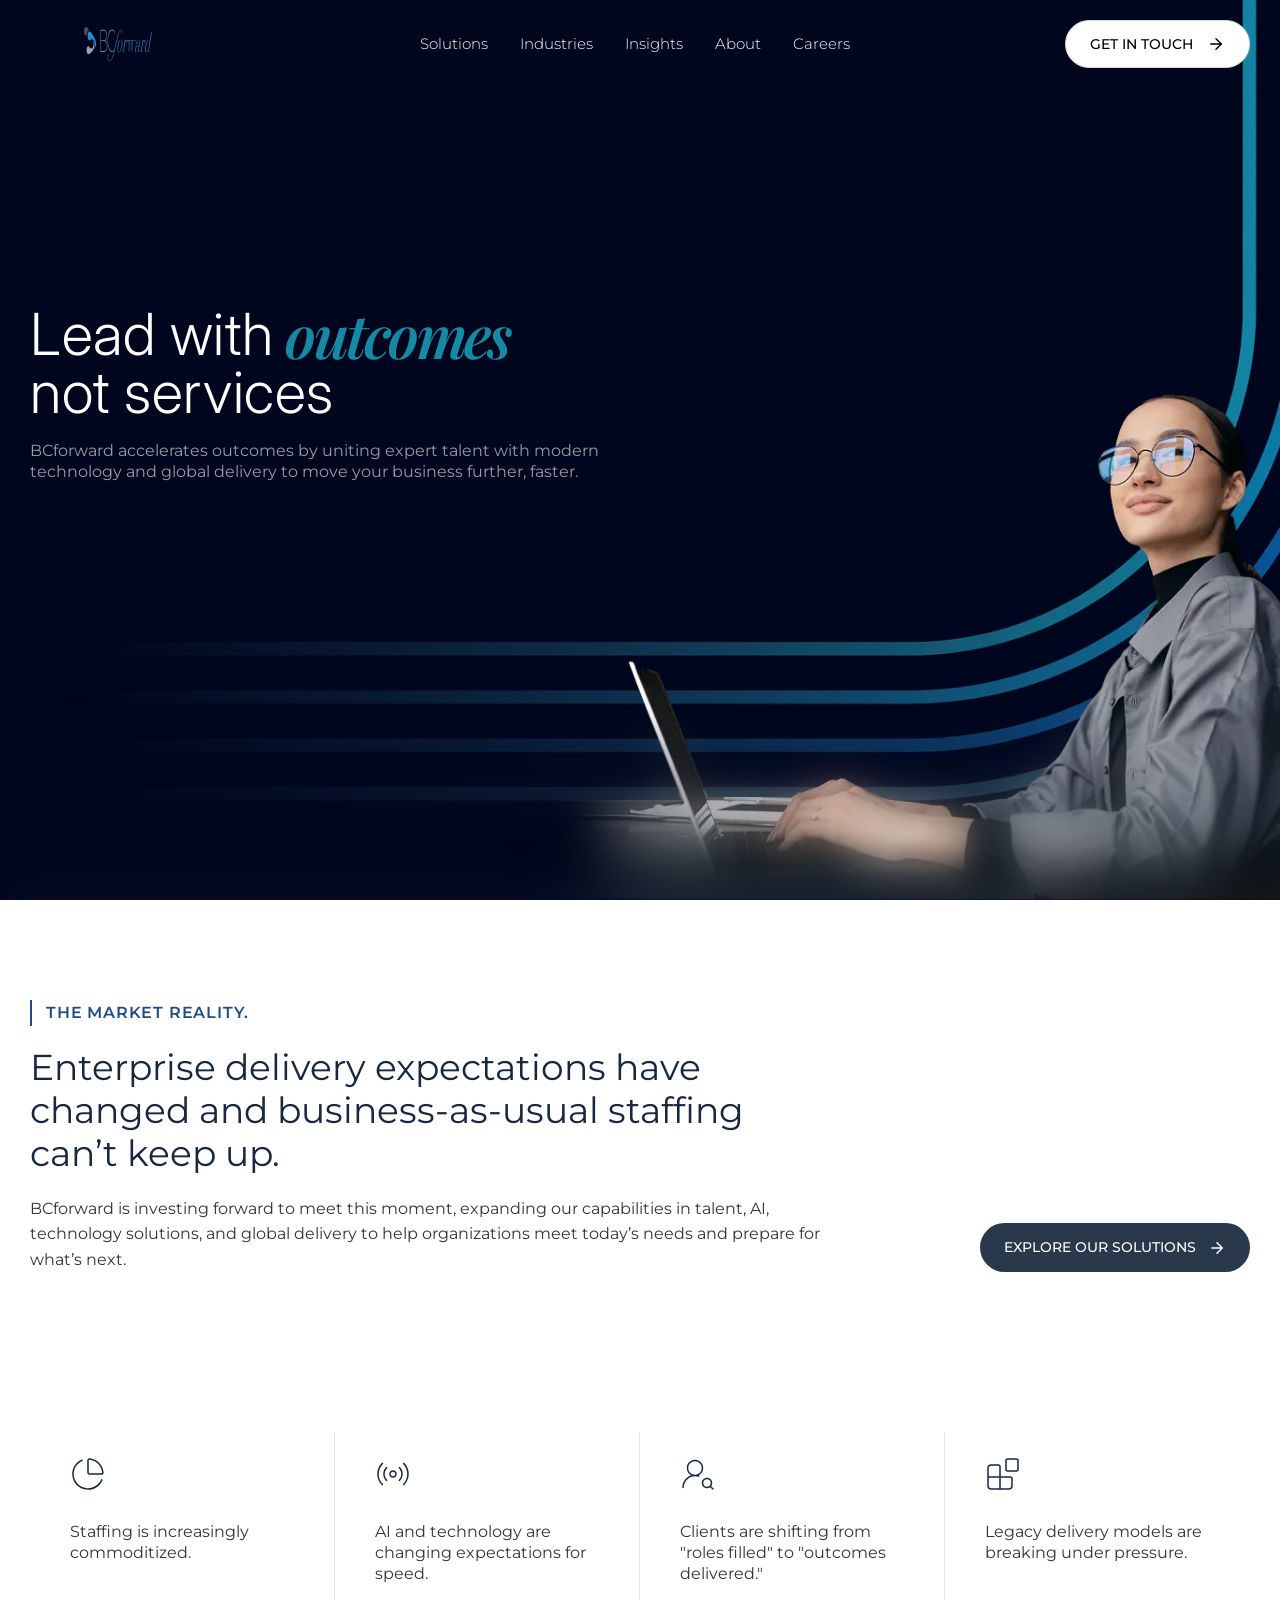
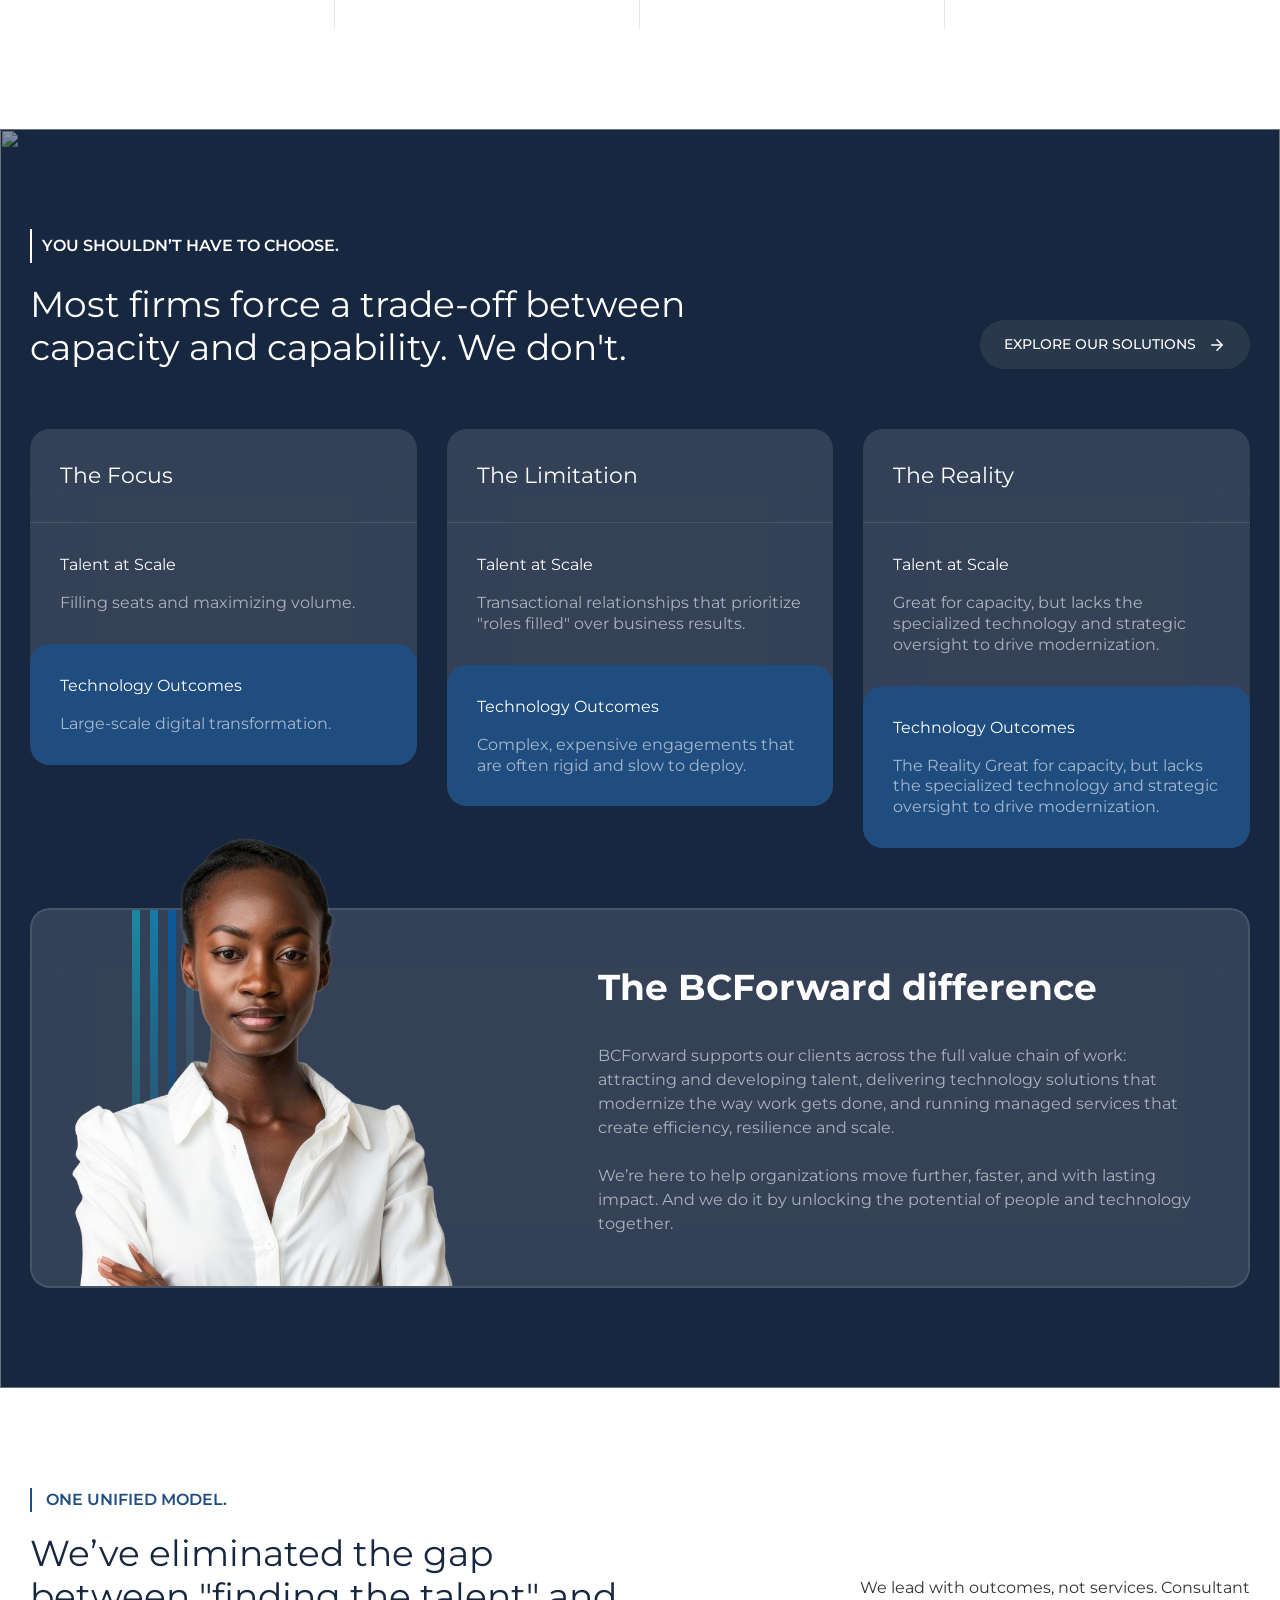
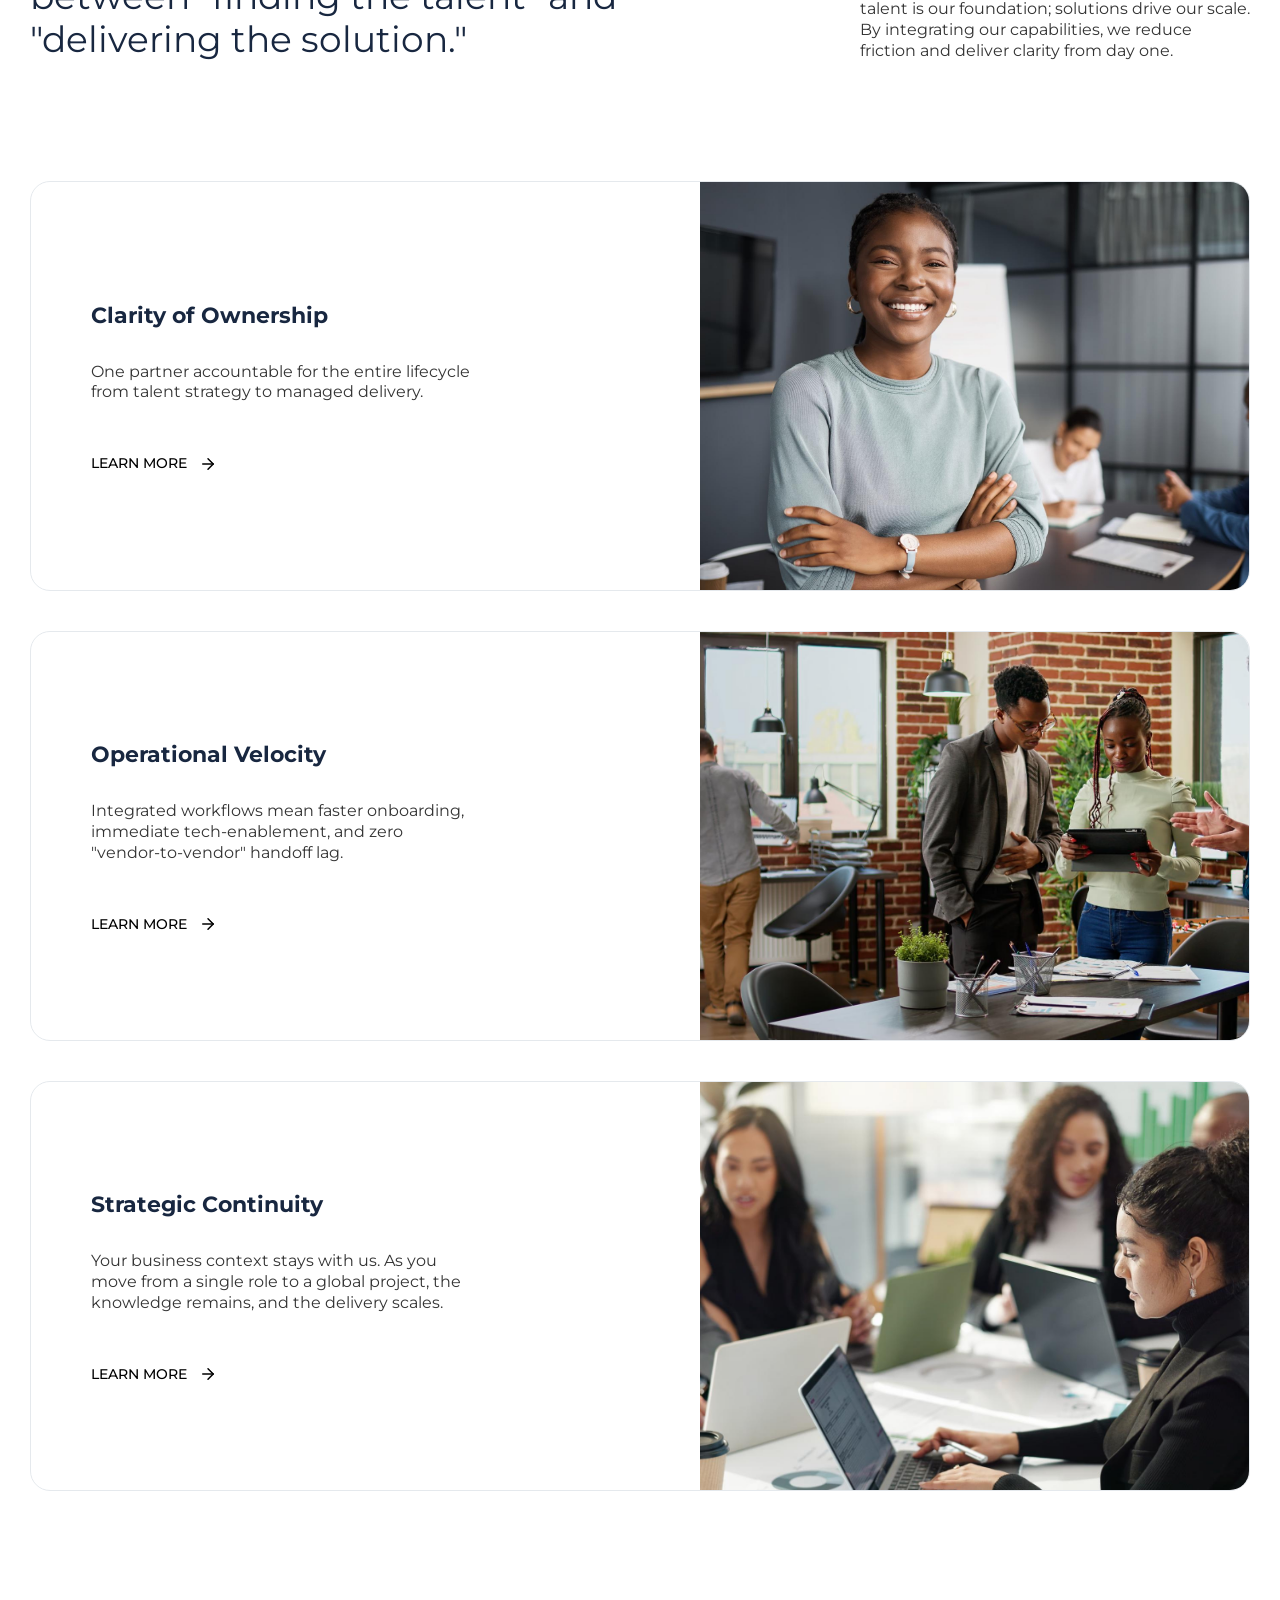
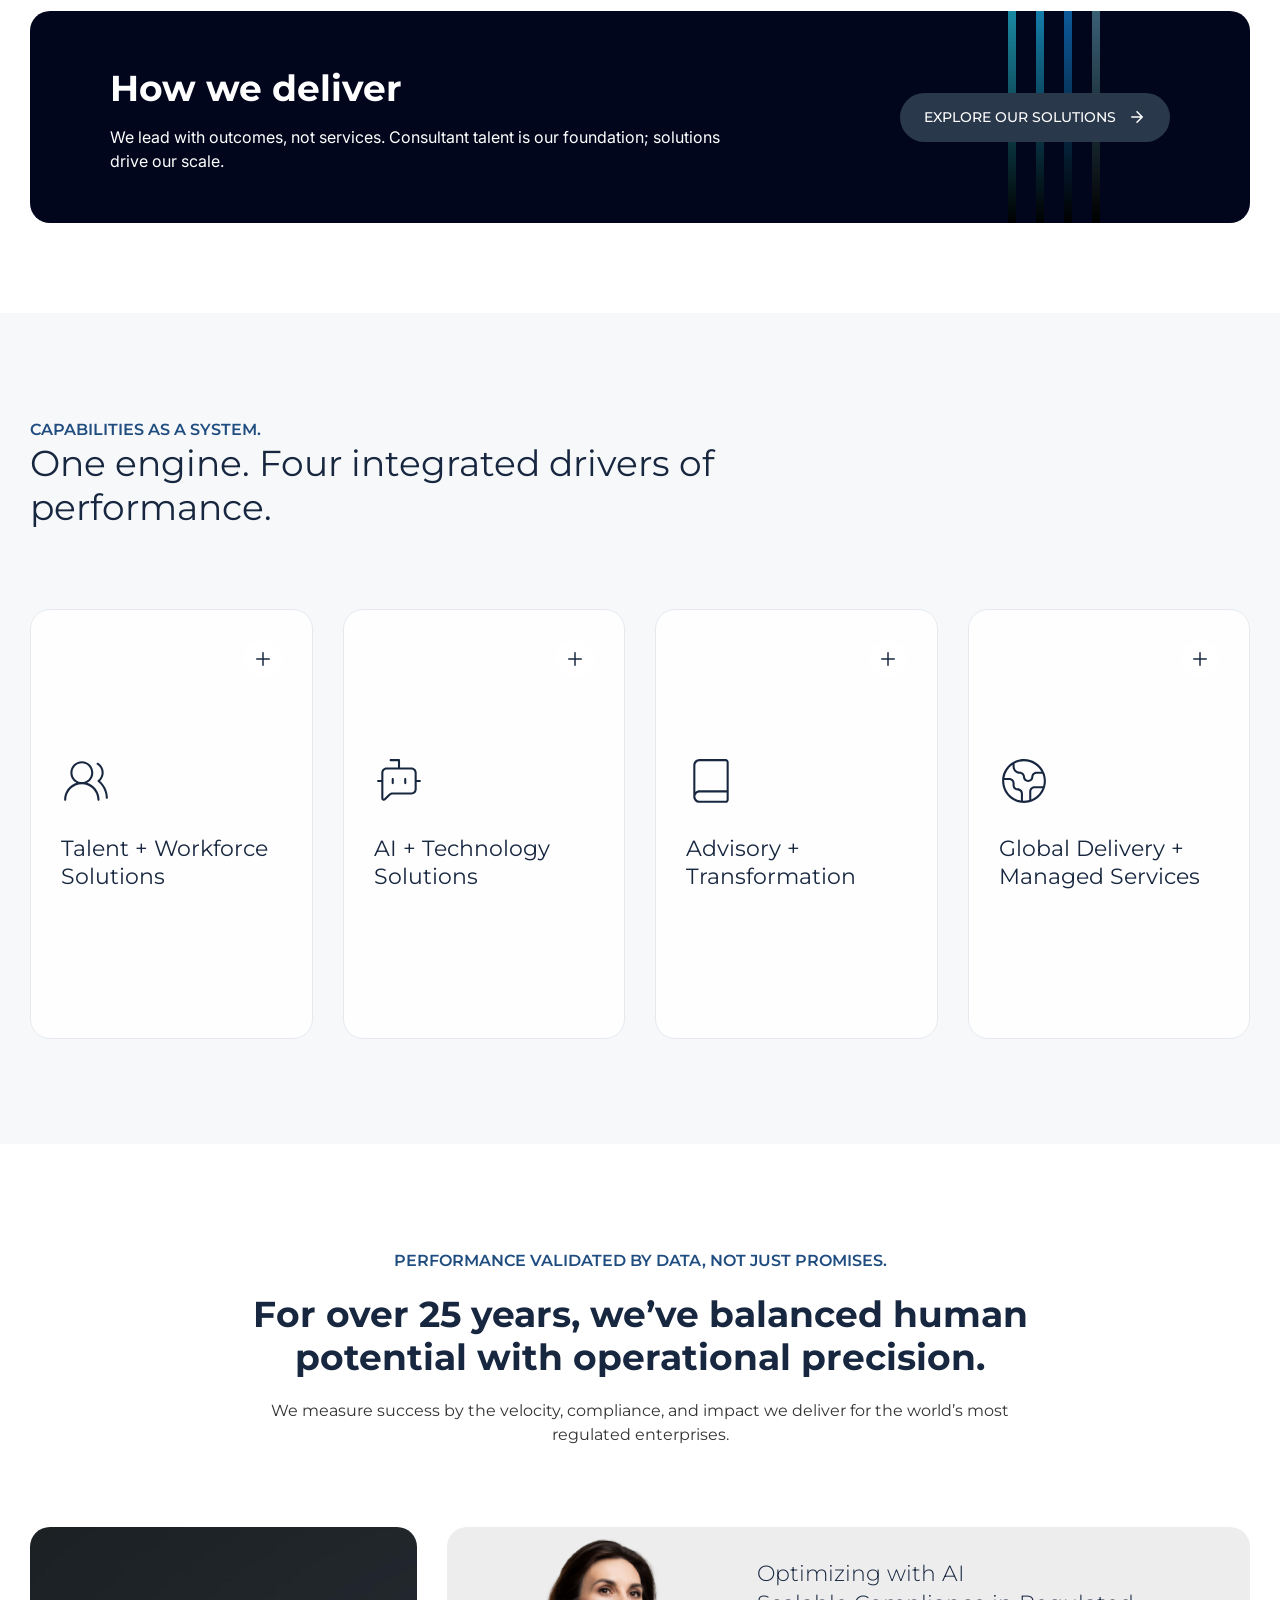
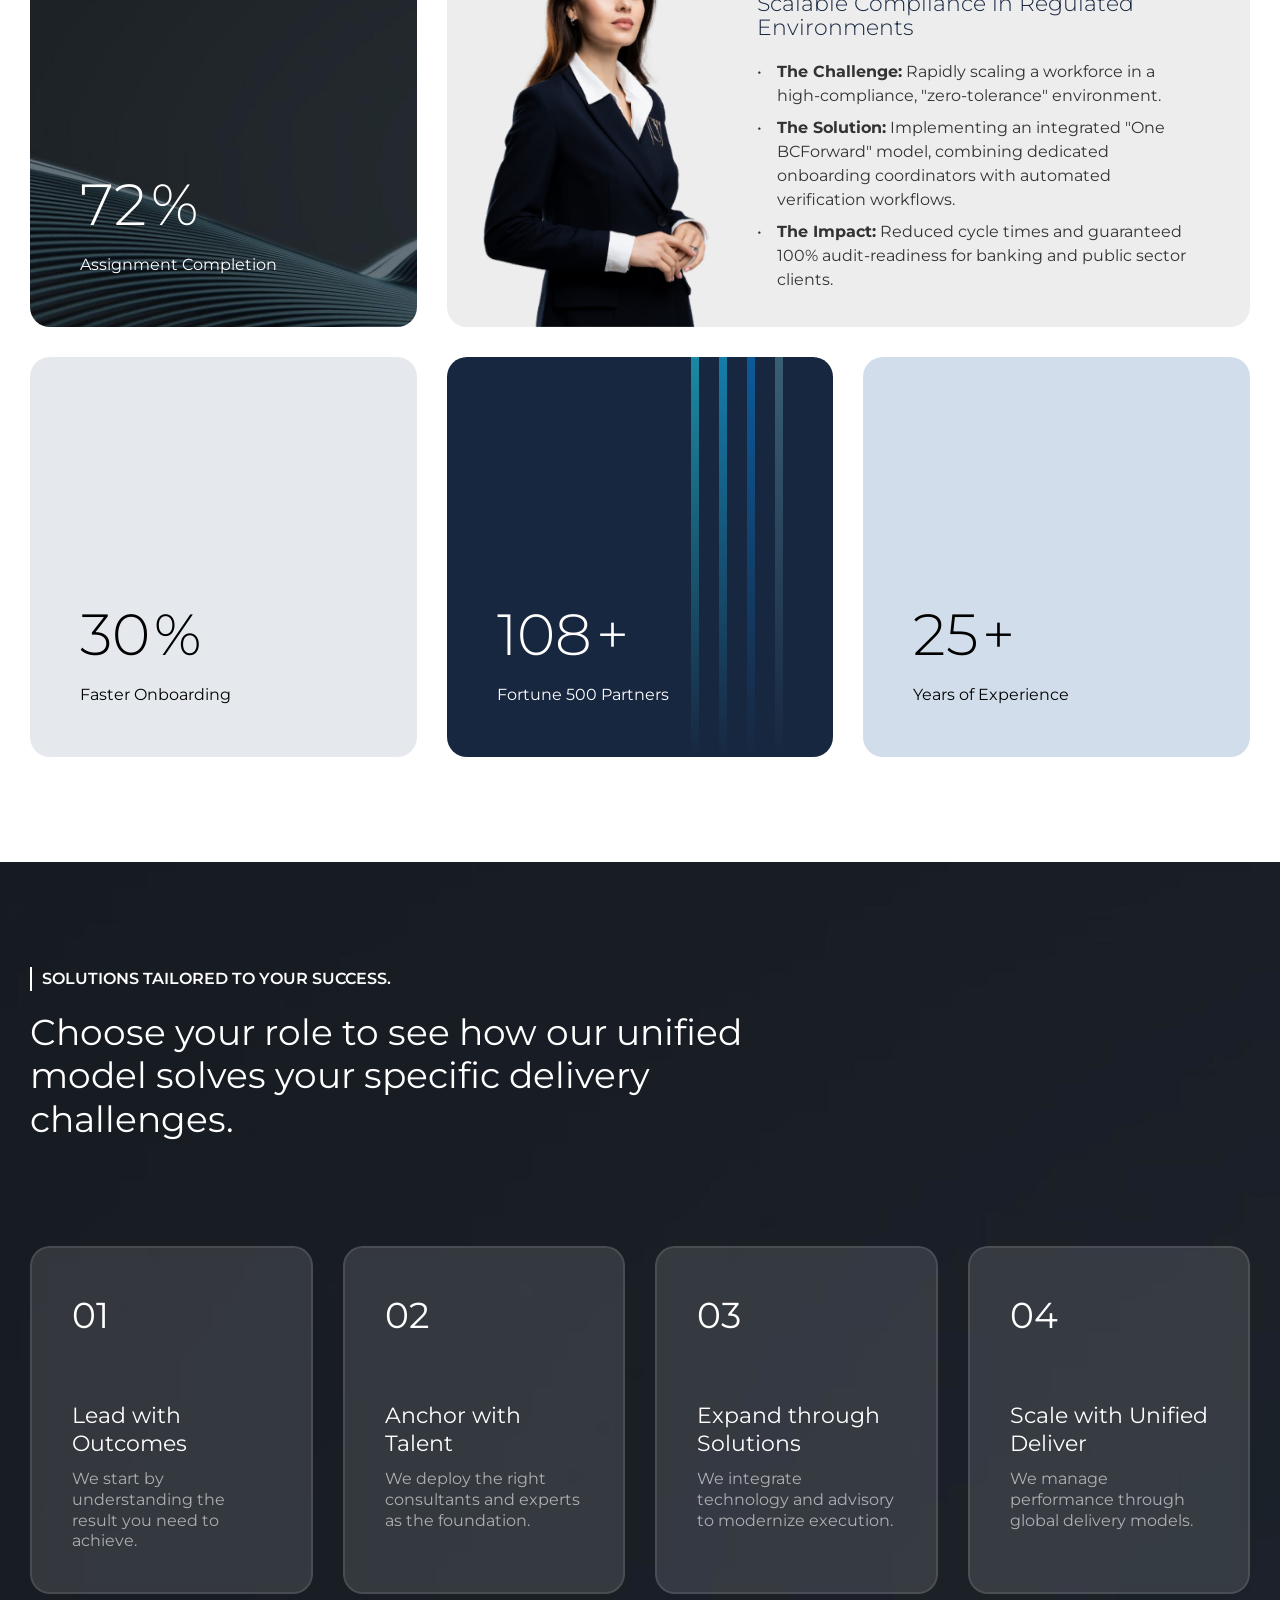
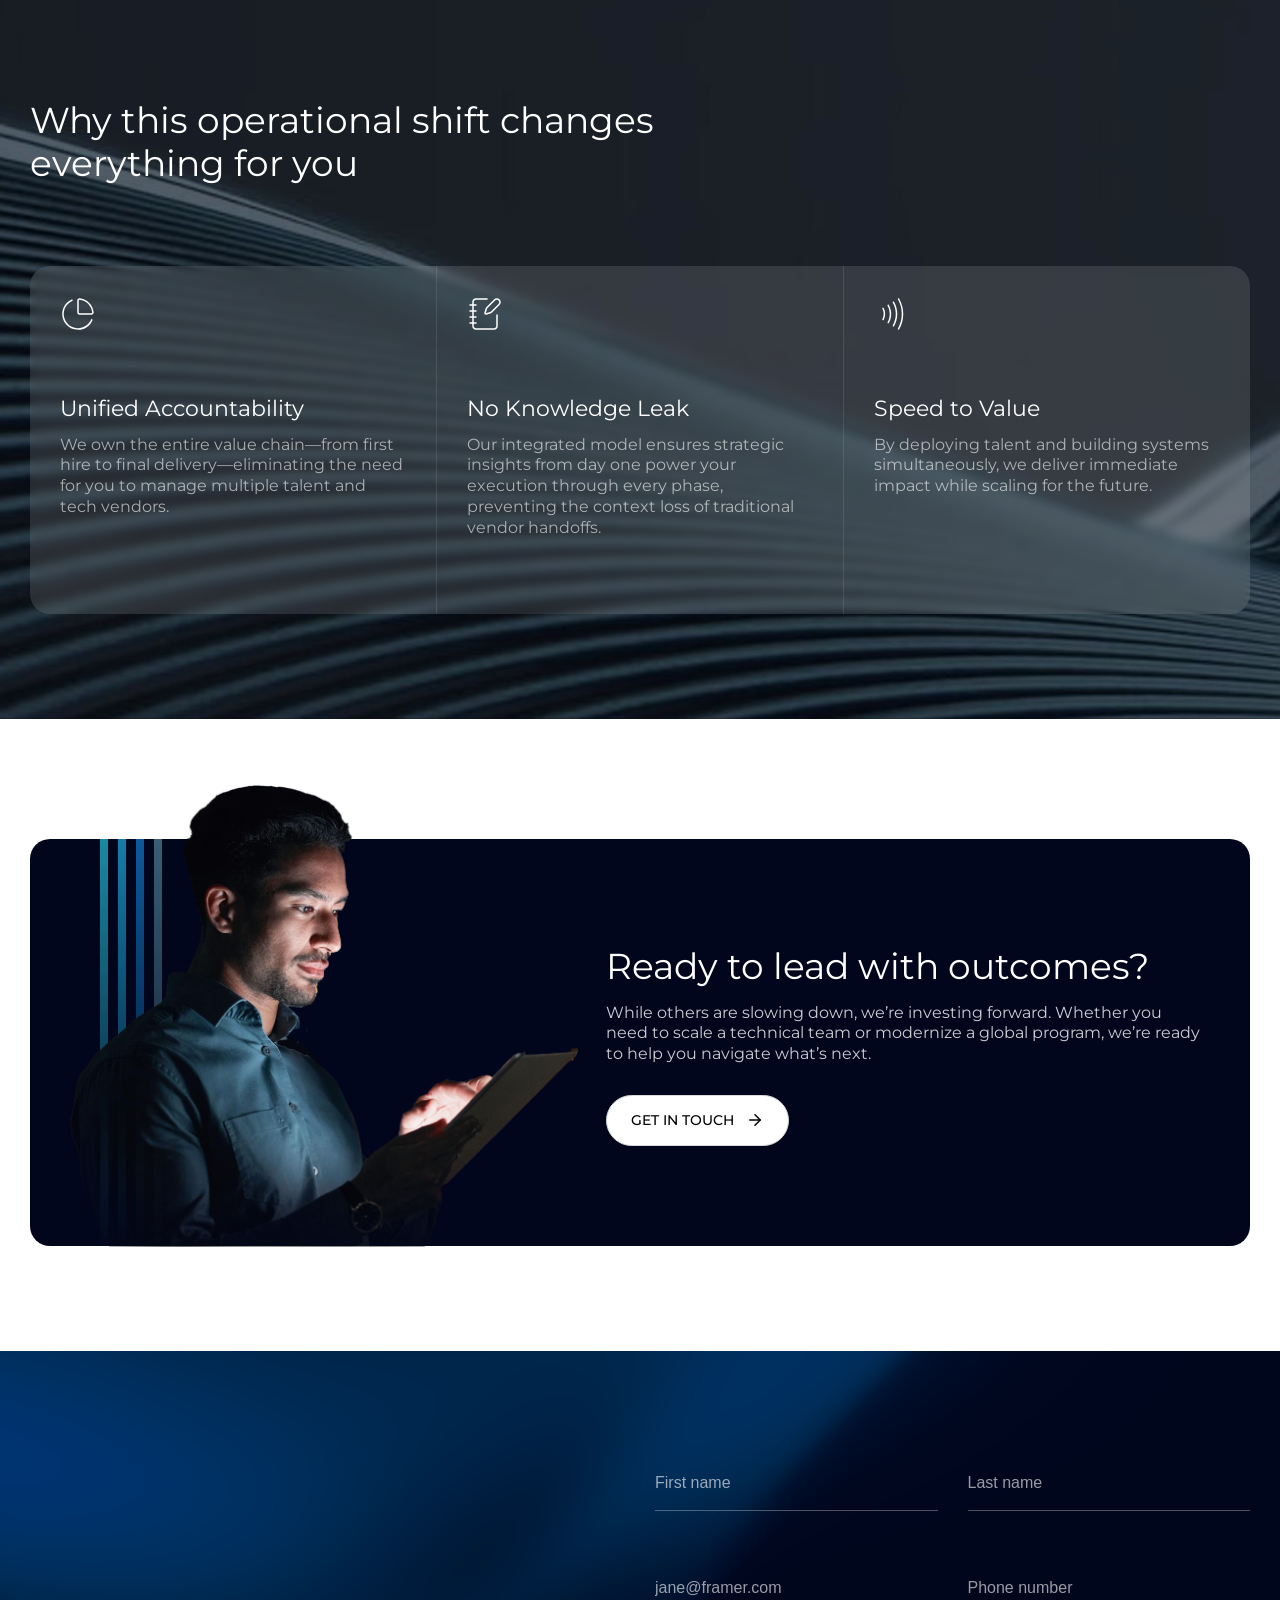
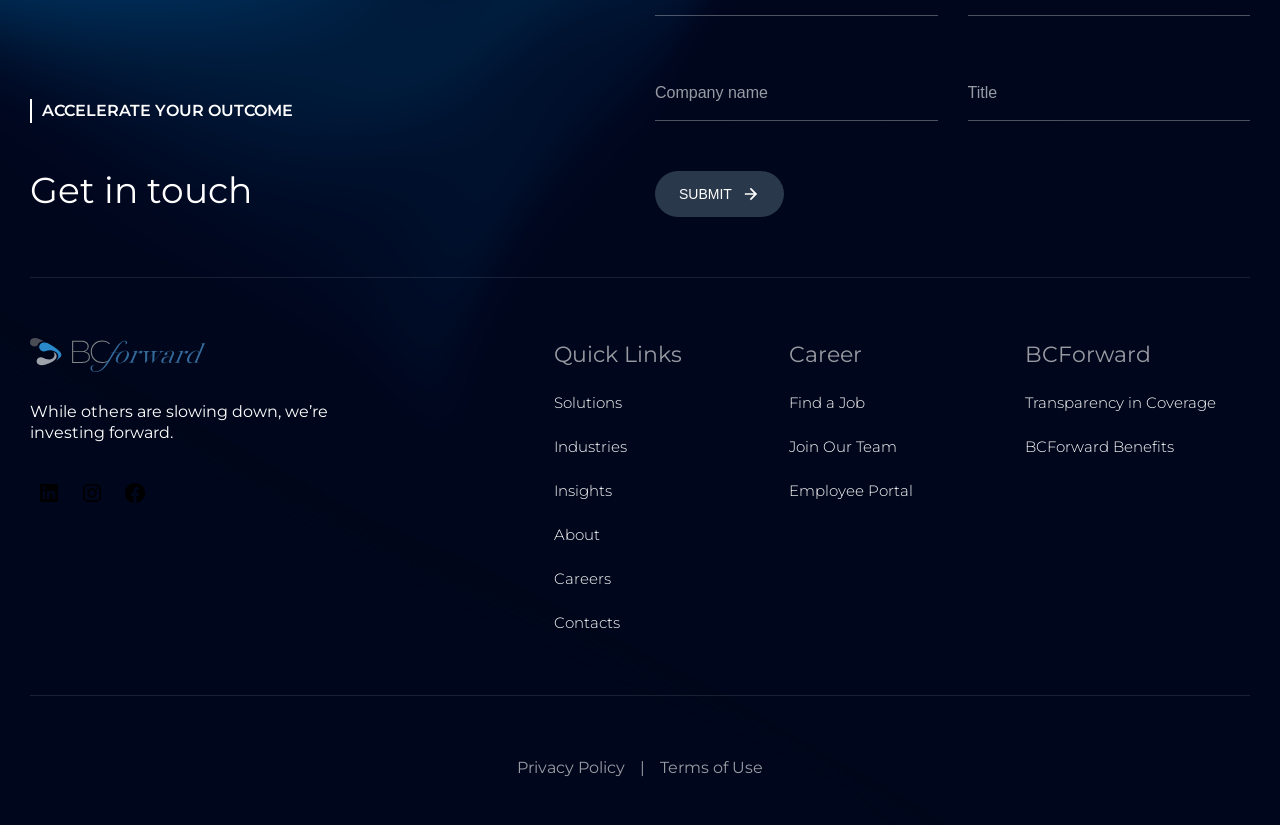
==== commit be0bf66d: "fix: update hero background to webp format for performance" ====
--- a/index.html
+++ b/index.html
@@ -12,7 +12,7 @@
     <!-- Background Centered (2056px Original) -->
     <div class="c-hero__background anim-fade-in">
         <!-- Lines Background Asset Only -->
-        <img src="assets/images/lines-bg.png" alt="" class="c-hero__bg-curves">
+        <img src="assets/images/lines-bg.webp" alt="" class="c-hero__bg-curves">
     </div>
 
     <header class="c-hero__header">
@@ -130,7 +130,7 @@
 
 <section class="c-category-gap js-reveal">
     <!-- Overlay Background Lines Asset -->
-    <img src="assets/images/gap-lines-bg.png" alt="" class="c-category-gap__bg-image">
+    <img src="assets/images/gap-lines-bg.webp" alt="" class="c-category-gap__bg-image">
 
     <div class="c-category-gap__wrapper">
         <!-- Header Section -->
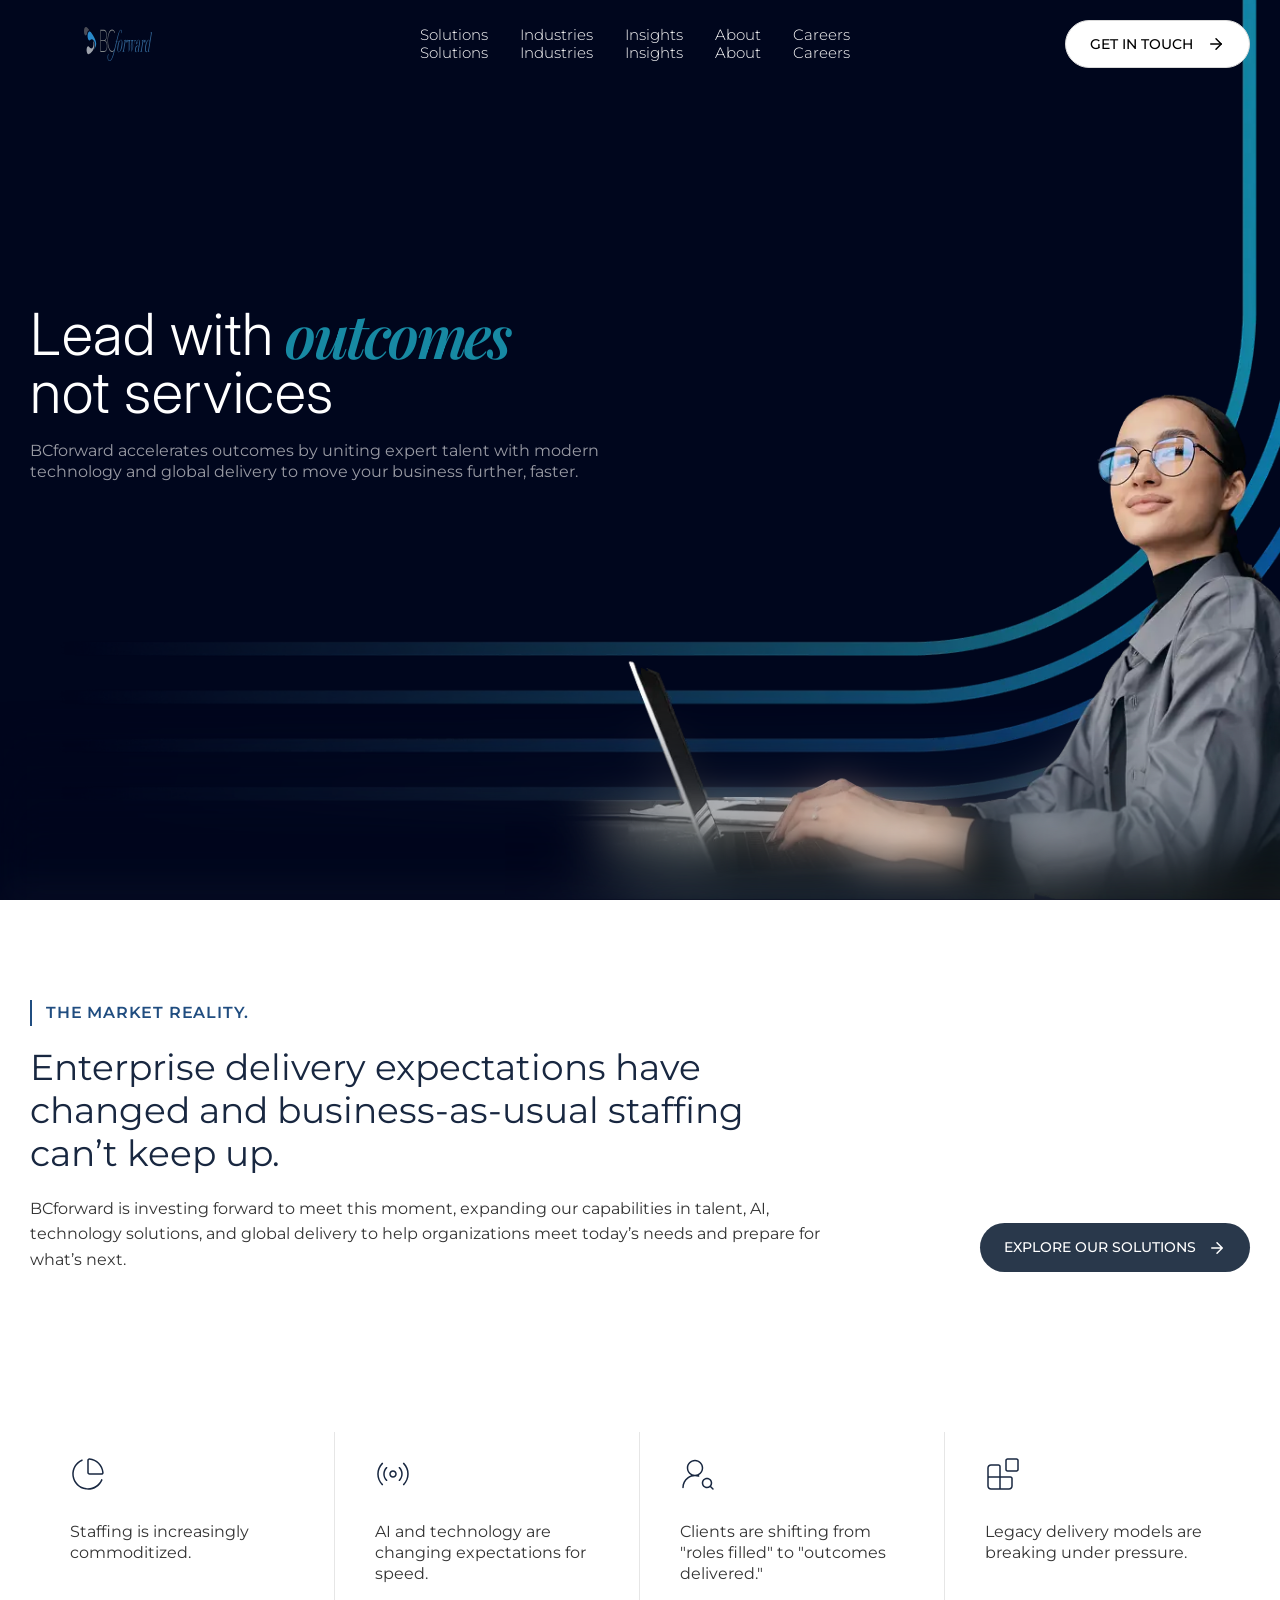
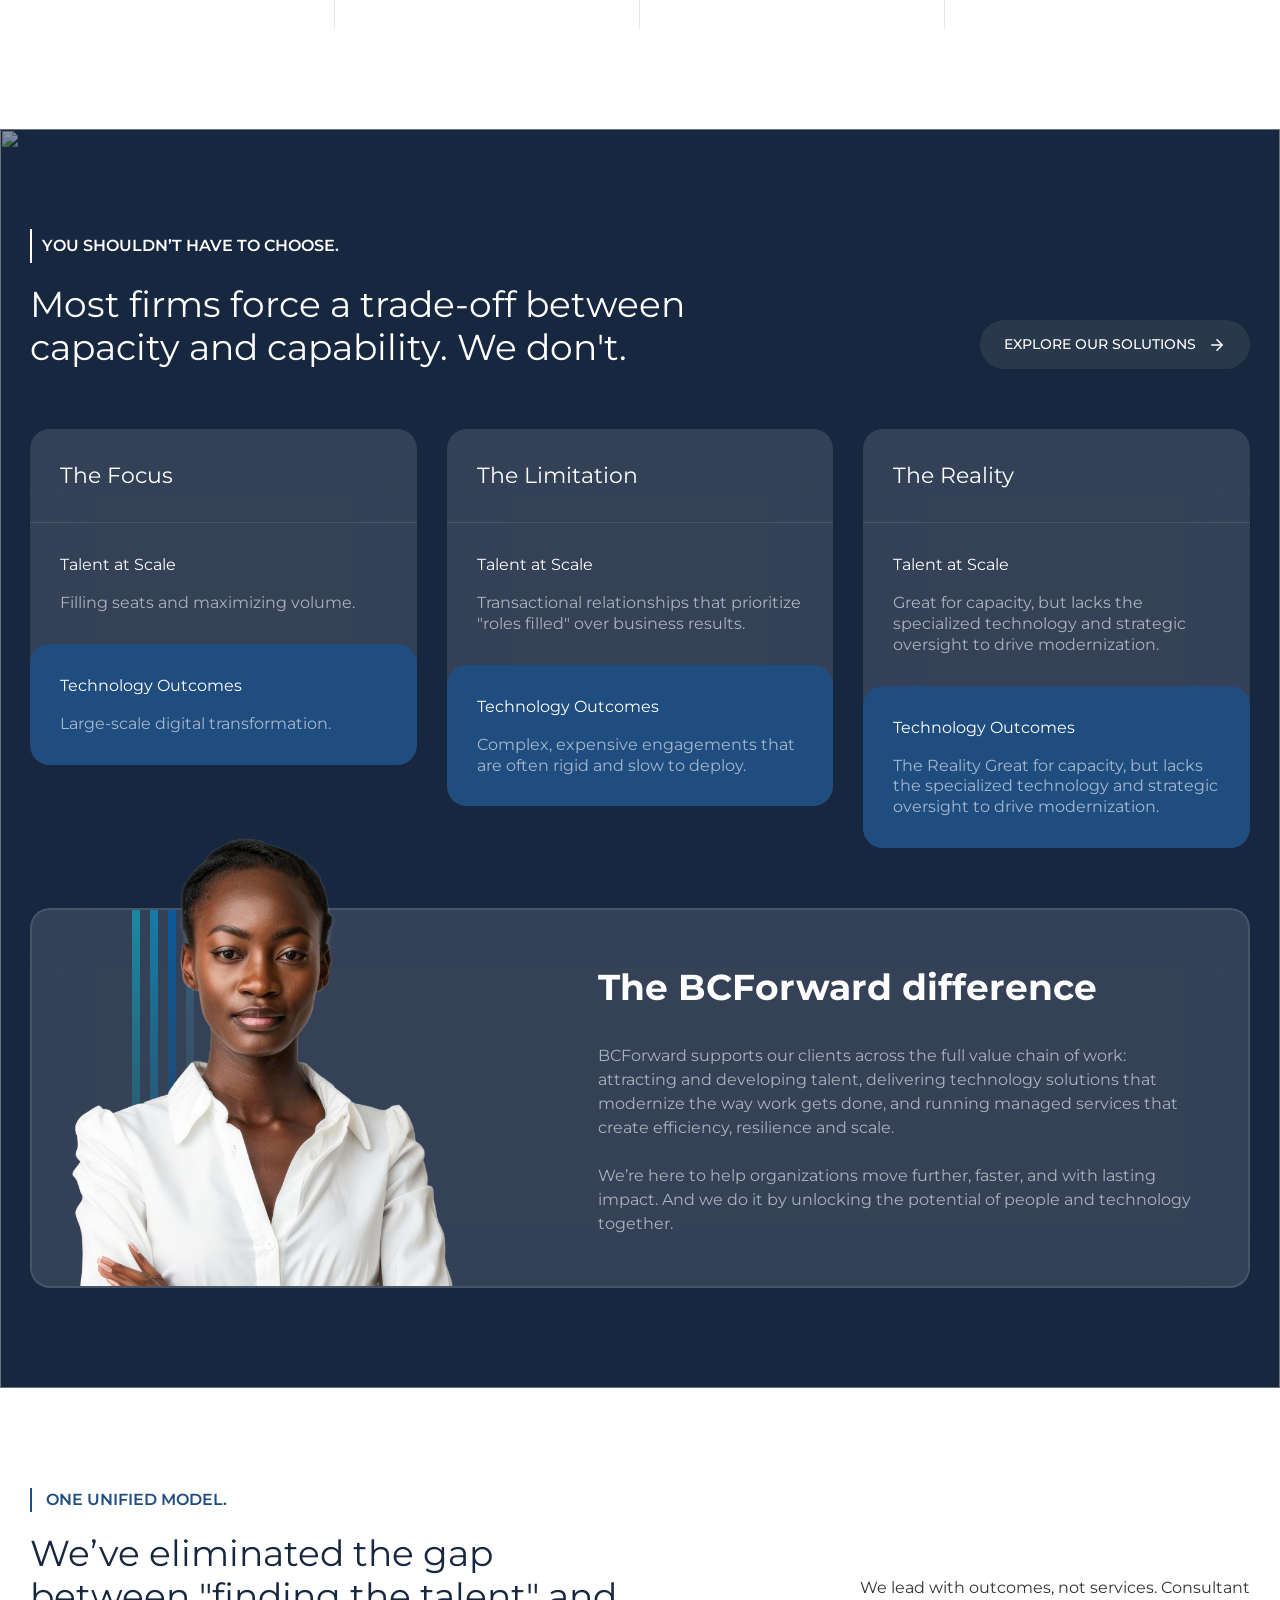
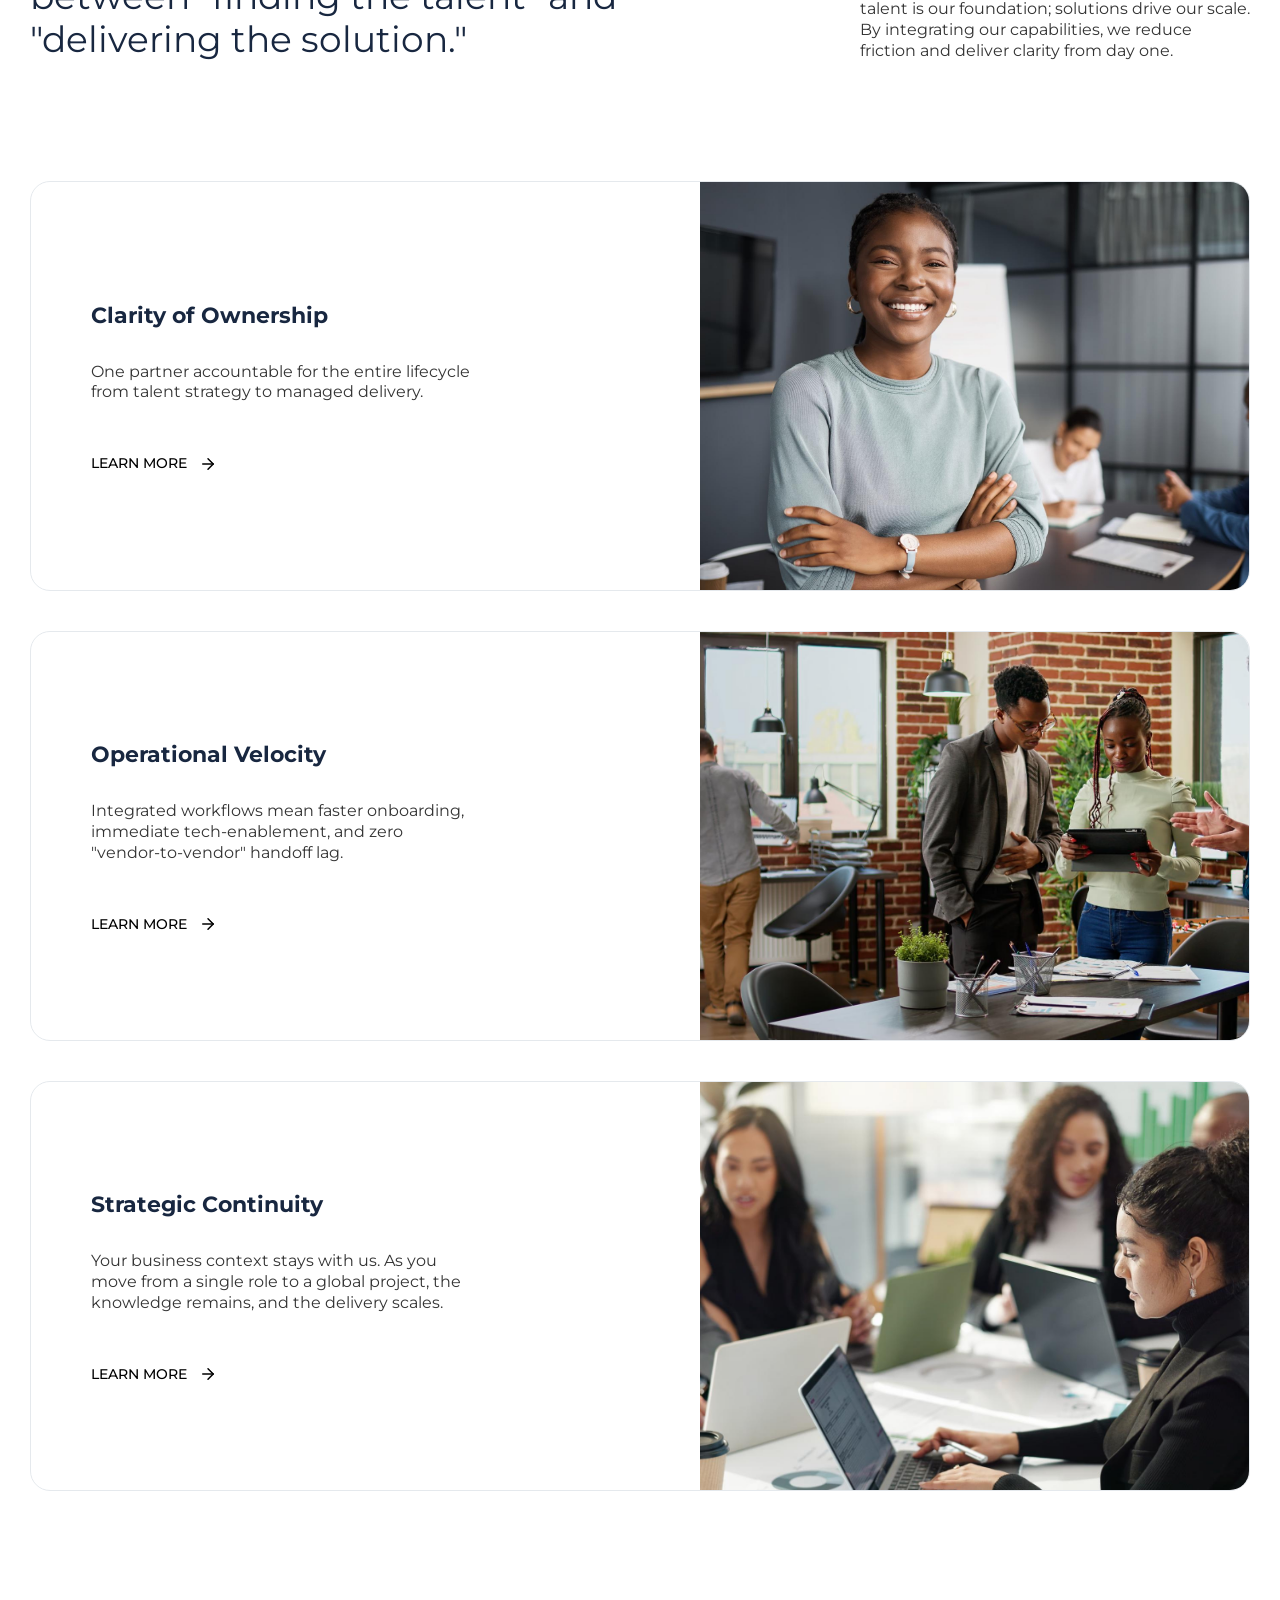
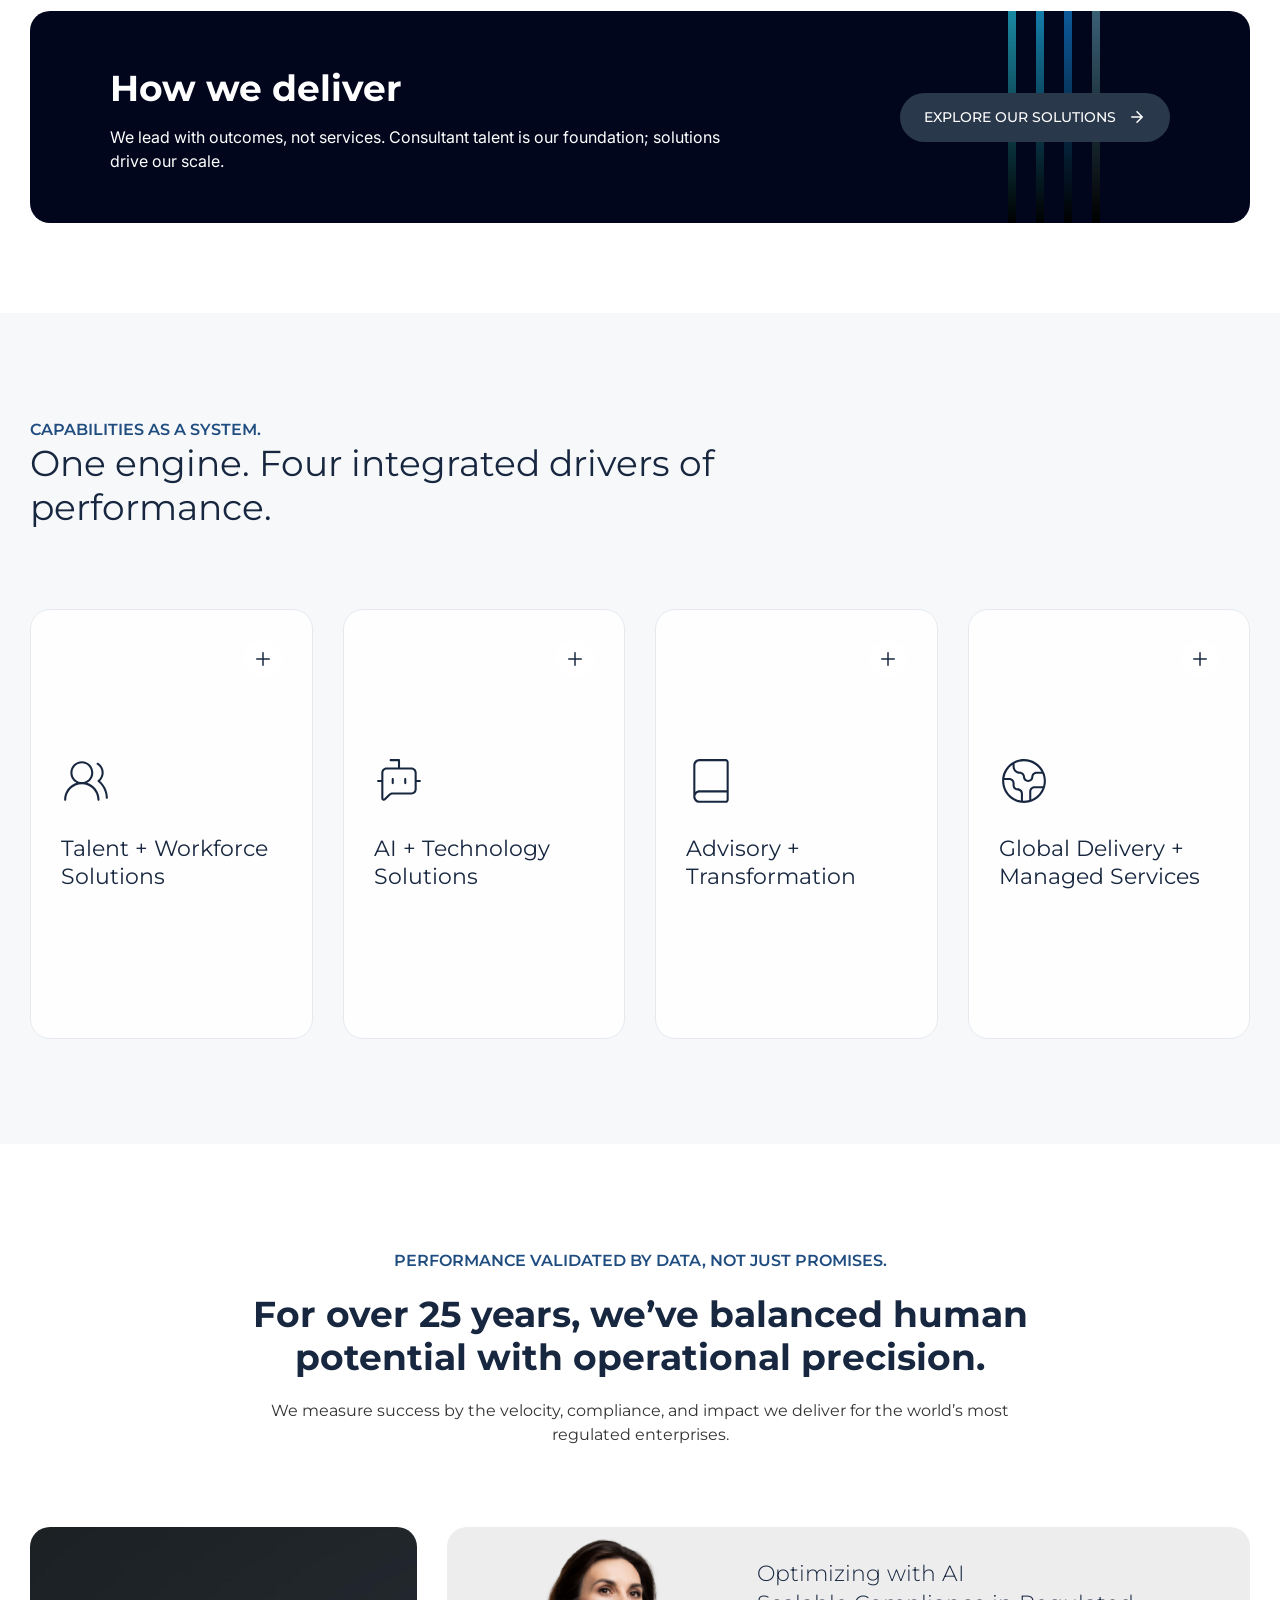
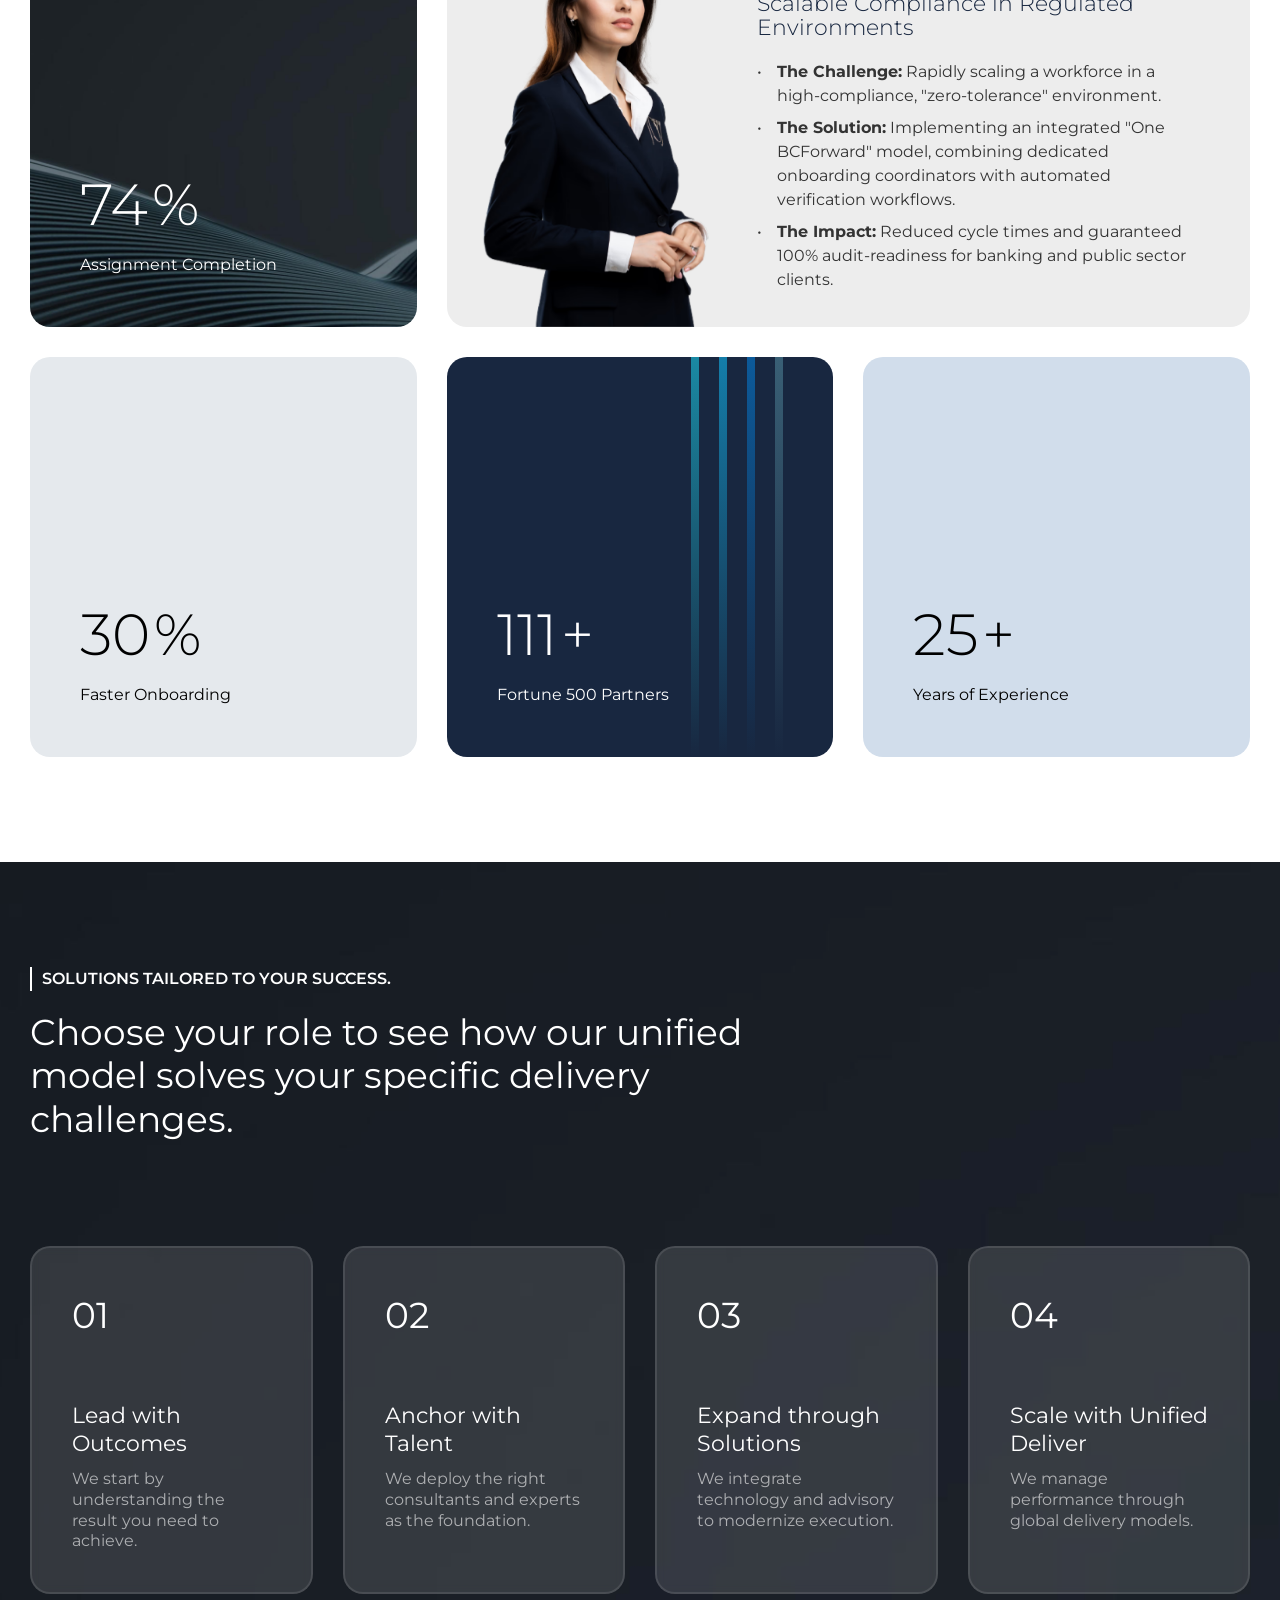
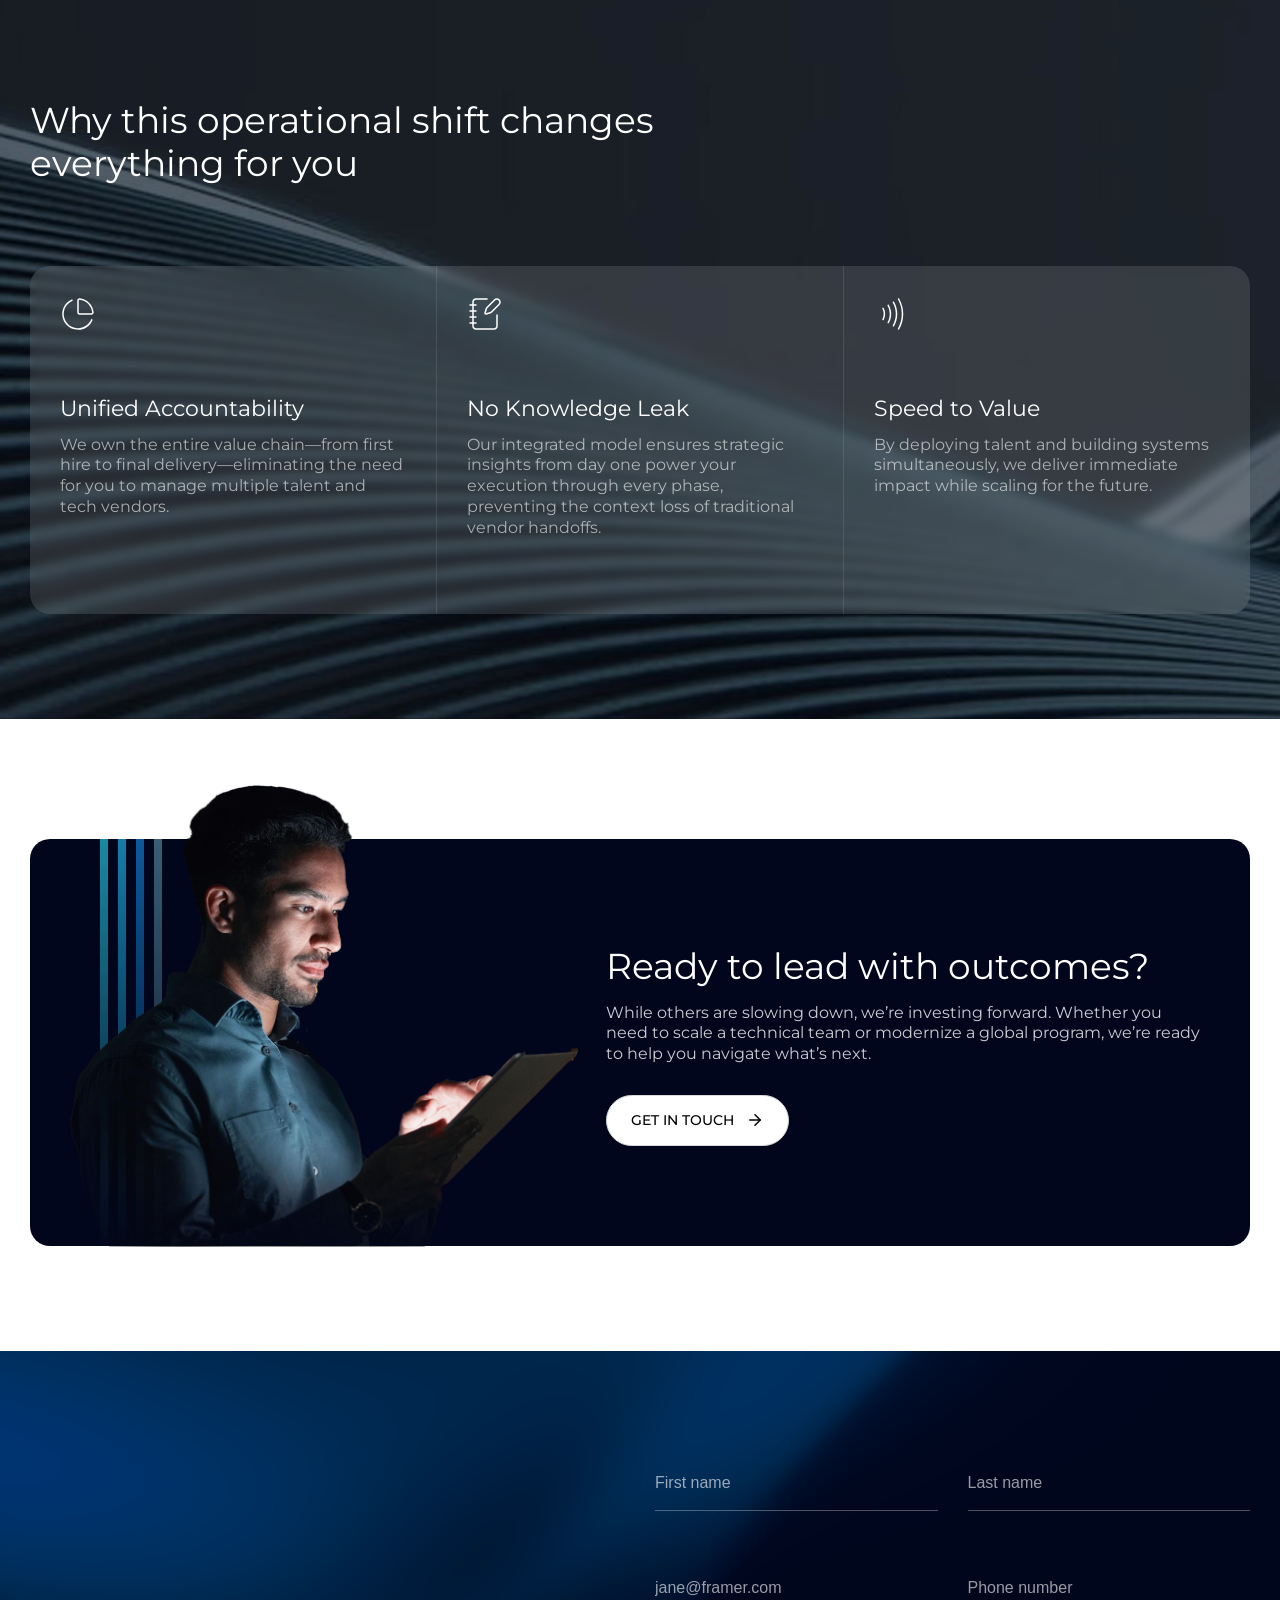
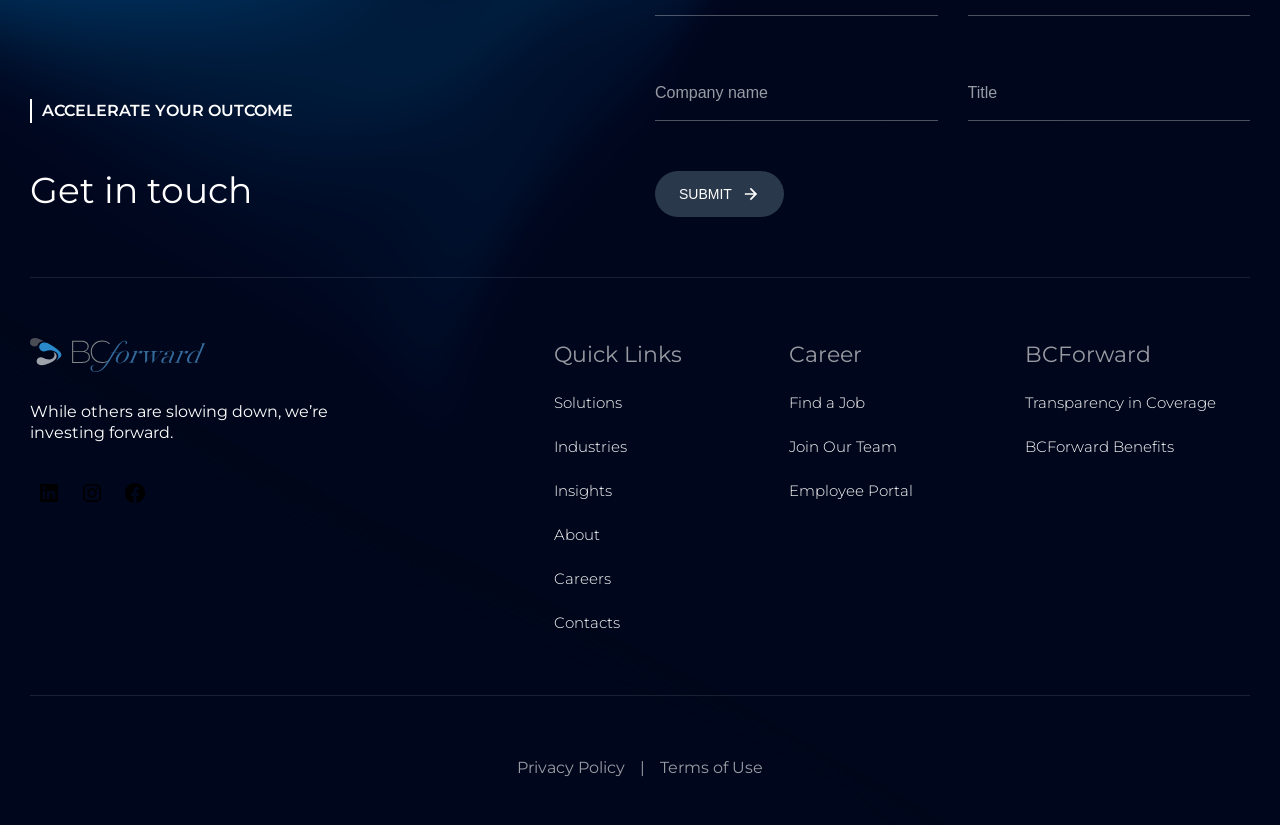
==== commit 692647ee: "style: add rolling text hover effect to top navigation links" ====
--- a/index.html
+++ b/index.html
@@ -20,11 +20,46 @@
         
         <nav class="c-hero__nav">
             <ul class="c-hero__nav-list">
-                <li class="c-hero__nav-item"><a href="#" class="c-hero__nav-link">Solutions</a></li>
-                <li class="c-hero__nav-item"><a href="#" class="c-hero__nav-link">Industries</a></li>
-                <li class="c-hero__nav-item"><a href="#" class="c-hero__nav-link">Insights</a></li>
-                <li class="c-hero__nav-item"><a href="#" class="c-hero__nav-link">About</a></li>
-                <li class="c-hero__nav-item"><a href="#" class="c-hero__nav-link">Careers</a></li>
+                <li class="c-hero__nav-item">
+                    <a href="#" class="c-hero__nav-link">
+                        <span class="c-nav-link__text-container">
+                            <span class="c-nav-link__text">Solutions</span>
+                            <span class="c-nav-link__text" aria-hidden="true">Solutions</span>
+                        </span>
+                    </a>
+                </li>
+                <li class="c-hero__nav-item">
+                    <a href="#" class="c-hero__nav-link">
+                        <span class="c-nav-link__text-container">
+                            <span class="c-nav-link__text">Industries</span>
+                            <span class="c-nav-link__text" aria-hidden="true">Industries</span>
+                        </span>
+                    </a>
+                </li>
+                <li class="c-hero__nav-item">
+                    <a href="#" class="c-hero__nav-link">
+                        <span class="c-nav-link__text-container">
+                            <span class="c-nav-link__text">Insights</span>
+                            <span class="c-nav-link__text" aria-hidden="true">Insights</span>
+                        </span>
+                    </a>
+                </li>
+                <li class="c-hero__nav-item">
+                    <a href="#" class="c-hero__nav-link">
+                        <span class="c-nav-link__text-container">
+                            <span class="c-nav-link__text">About</span>
+                            <span class="c-nav-link__text" aria-hidden="true">About</span>
+                        </span>
+                    </a>
+                </li>
+                <li class="c-hero__nav-item">
+                    <a href="#" class="c-hero__nav-link">
+                        <span class="c-nav-link__text-container">
+                            <span class="c-nav-link__text">Careers</span>
+                            <span class="c-nav-link__text" aria-hidden="true">Careers</span>
+                        </span>
+                    </a>
+                </li>
             </ul>
         </nav>
 
--- a/style.css
+++ b/style.css
@@ -131,12 +131,23 @@
     font-family: var(--font-body);
     font-weight: 300;
     font-size: 15px;
-    opacity: 1;
-    transition: opacity 0.3s;
-}
-
-.c-hero__nav-link:hover {
-    opacity: 0.7;
+    height: 18px; /* Fixed height for rolling effect */
+    overflow: hidden;
+}
+
+.c-nav-link__text-container {
+    display: block;
+    height: 100%;
+}
+
+.c-nav-link__text {
+    display: block;
+    line-height: 18px;
+    transition: transform 0.4s cubic-bezier(0.16, 1, 0.3, 1);
+}
+
+.c-hero__nav-link:hover .c-nav-link__text {
+    transform: translateY(-100%);
 }
 
 /* High Fidelity Button */
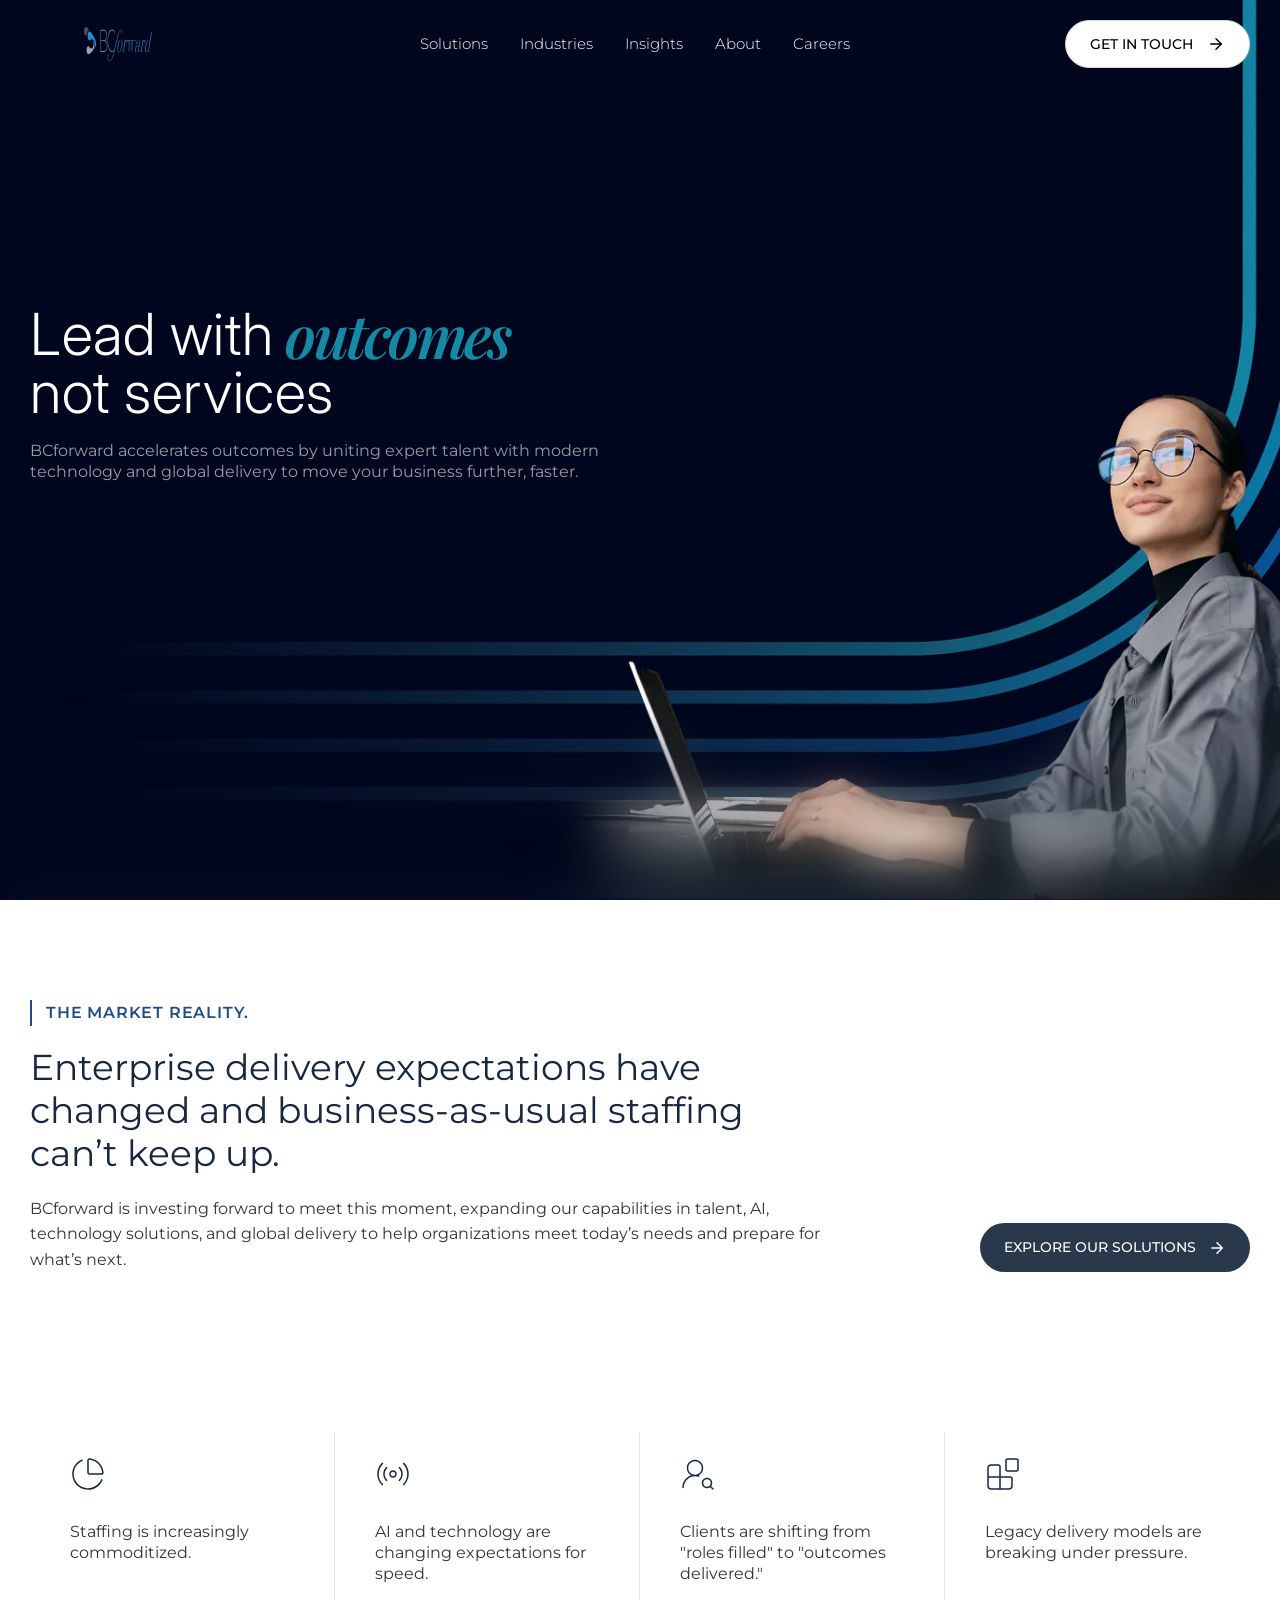
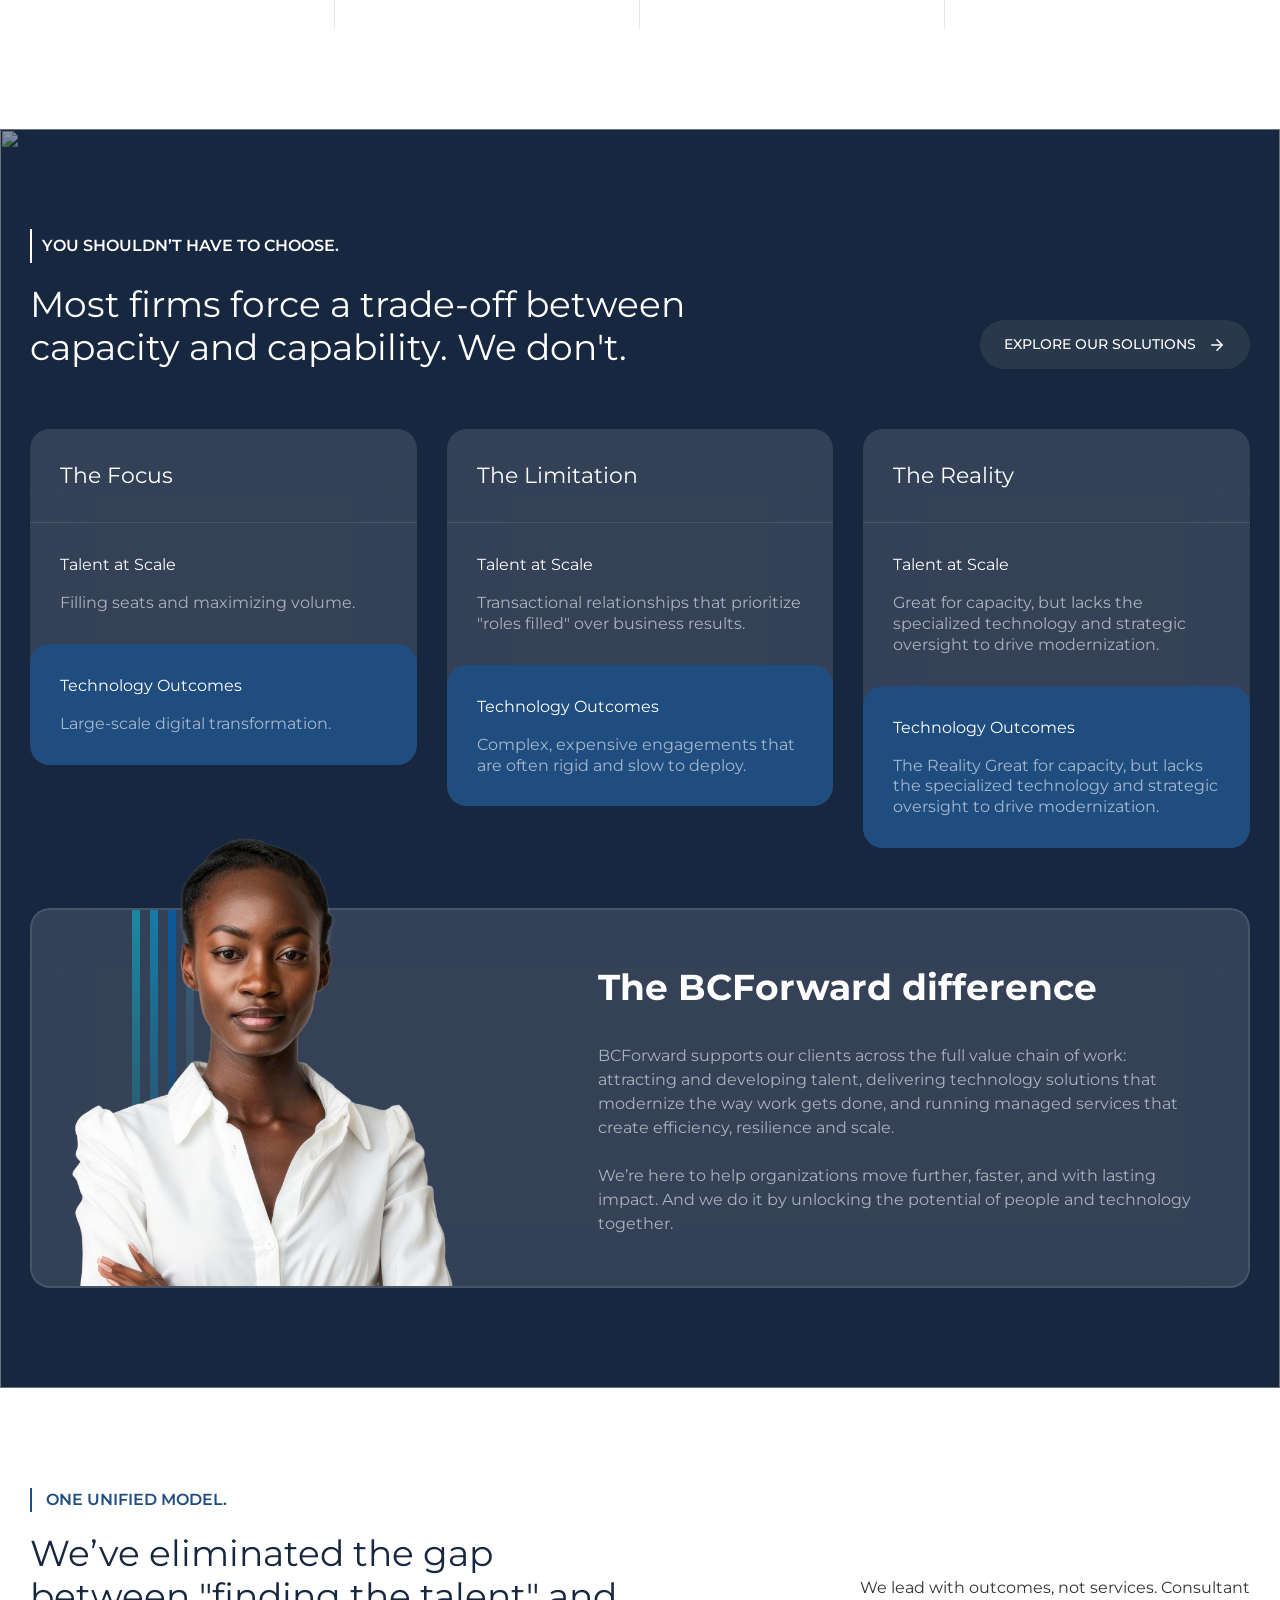
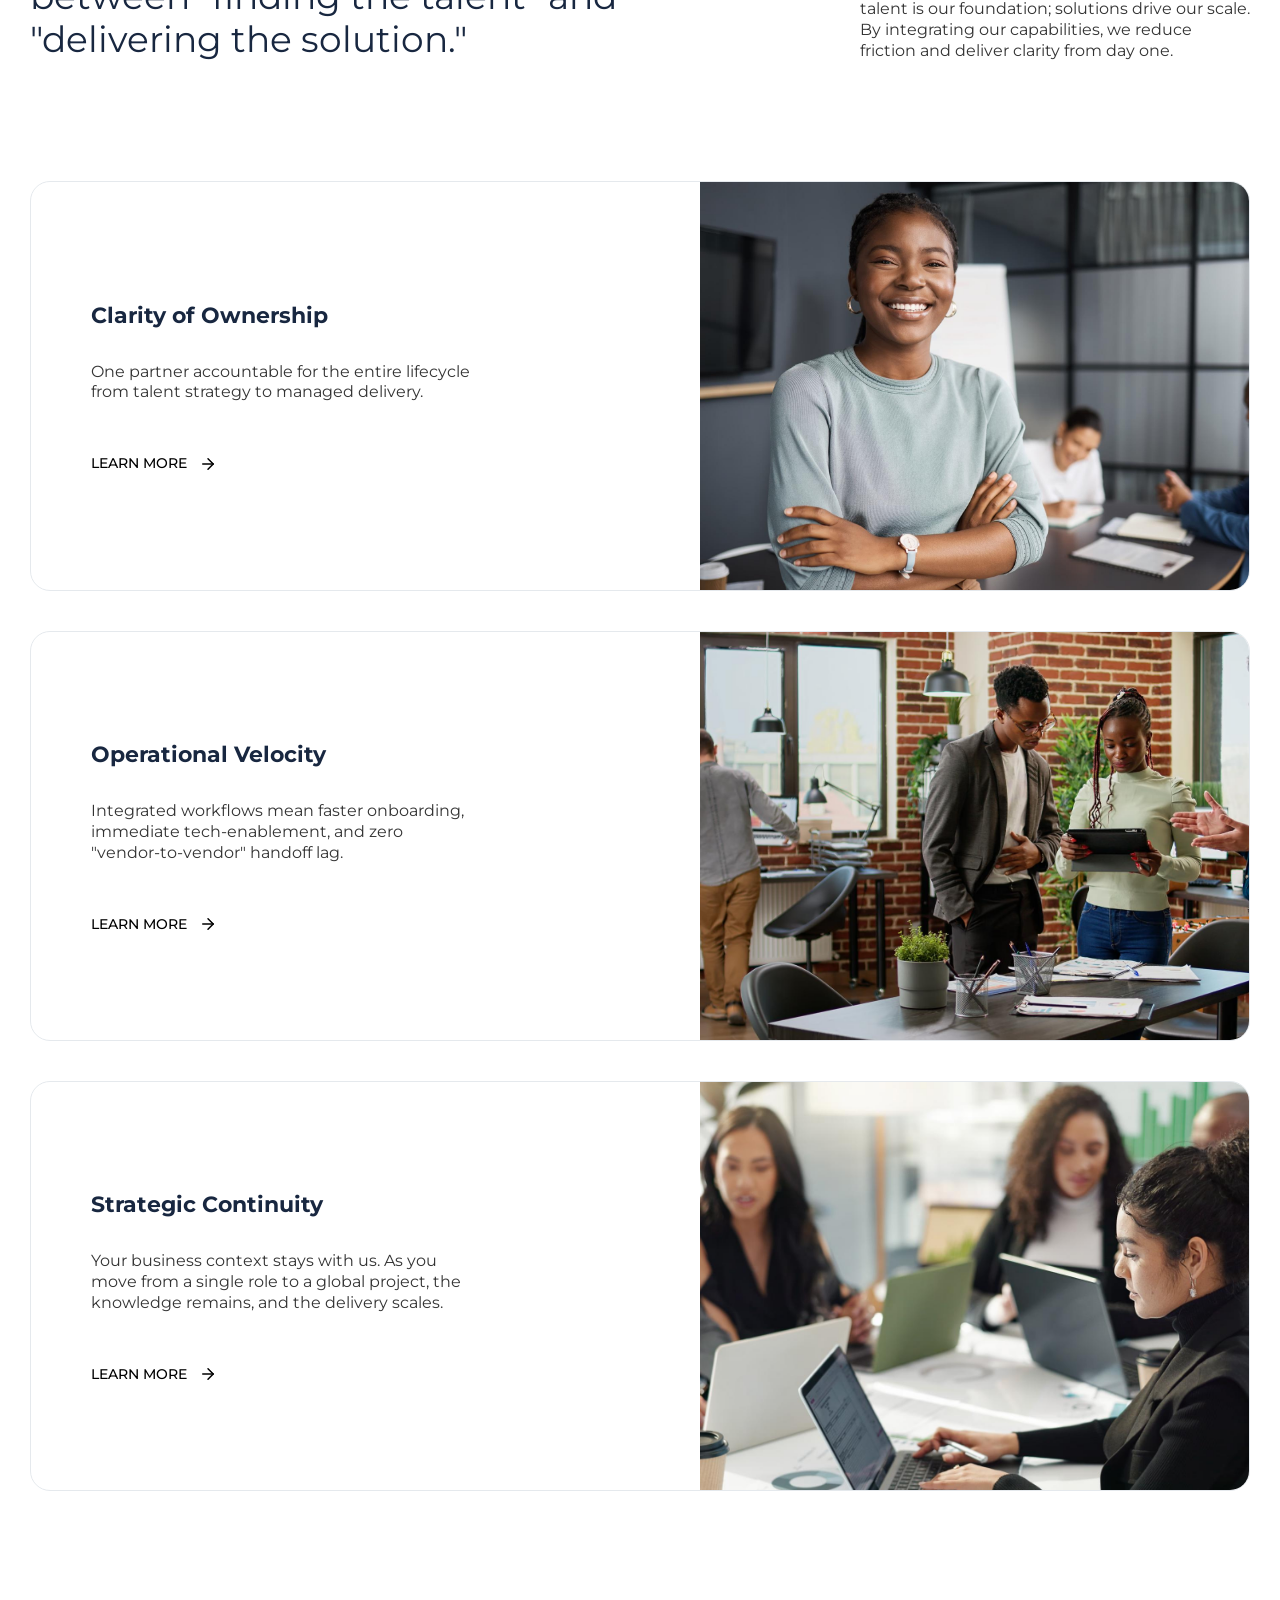
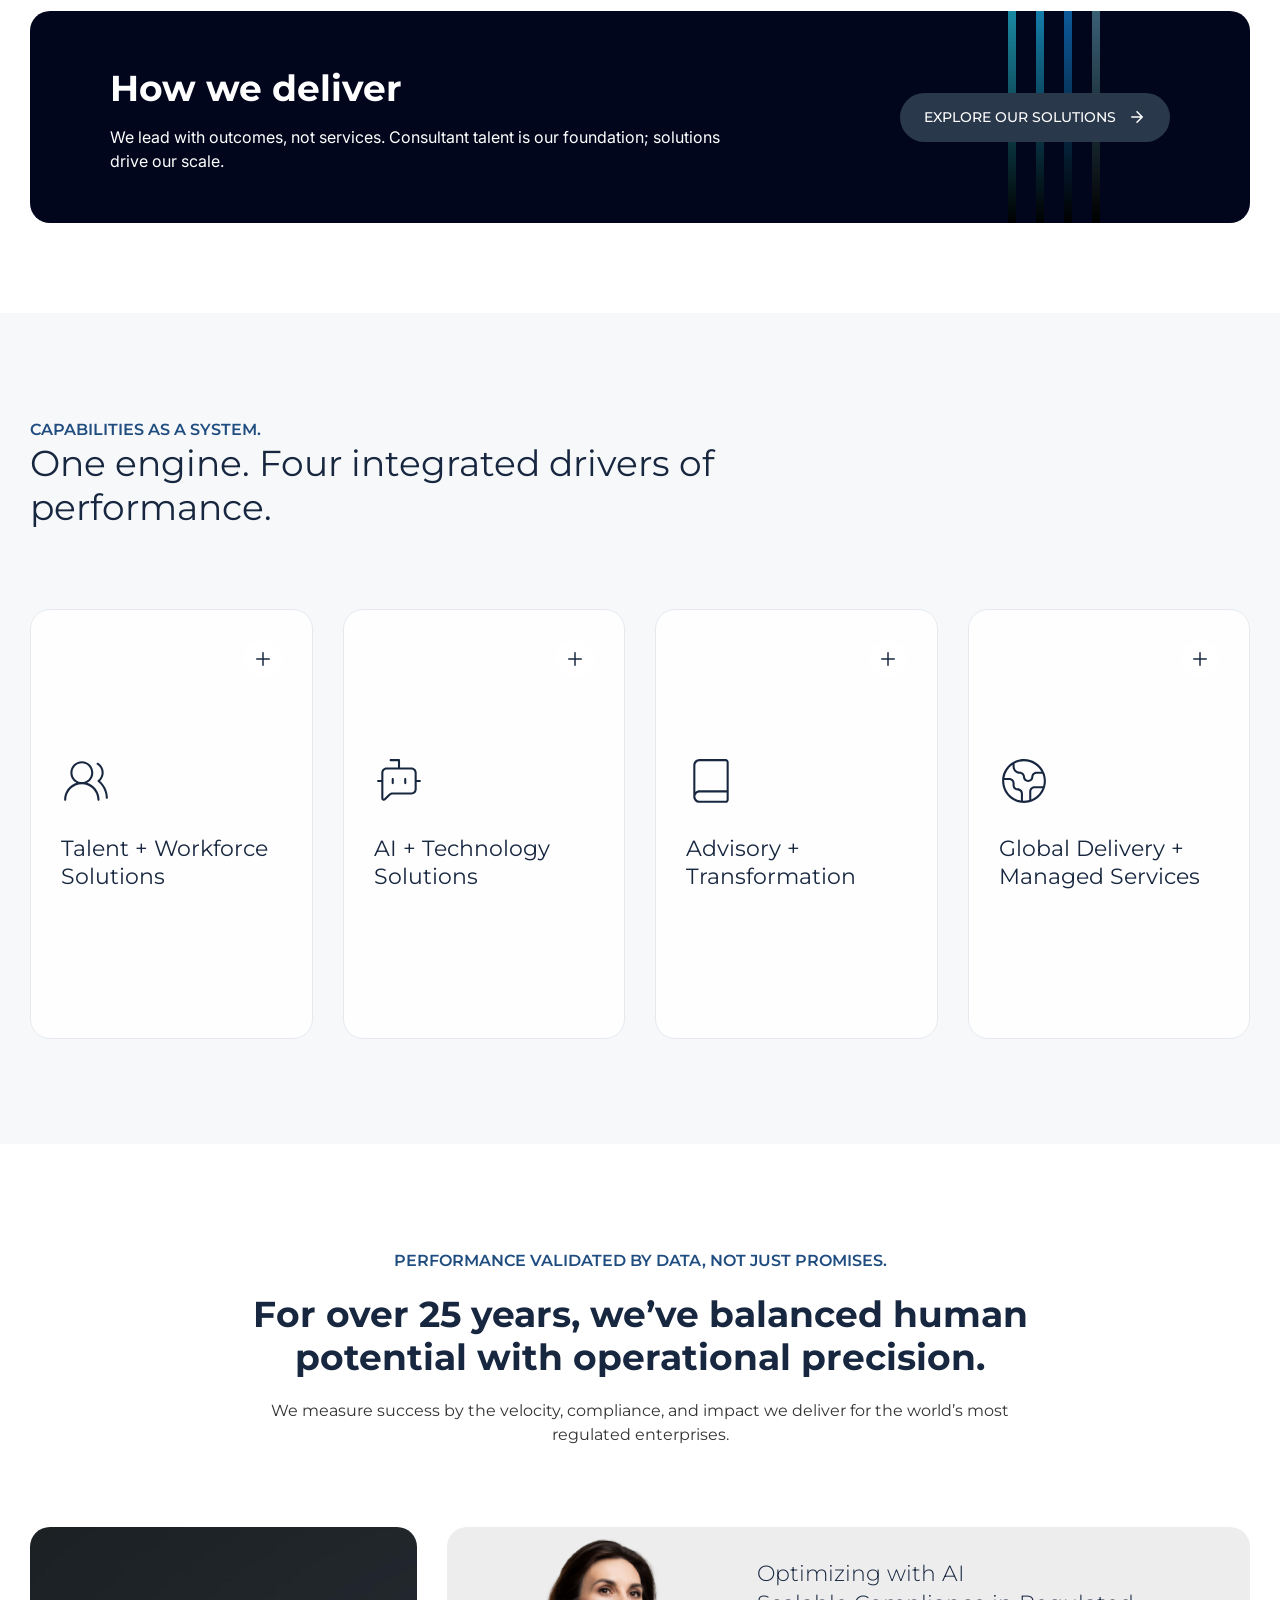
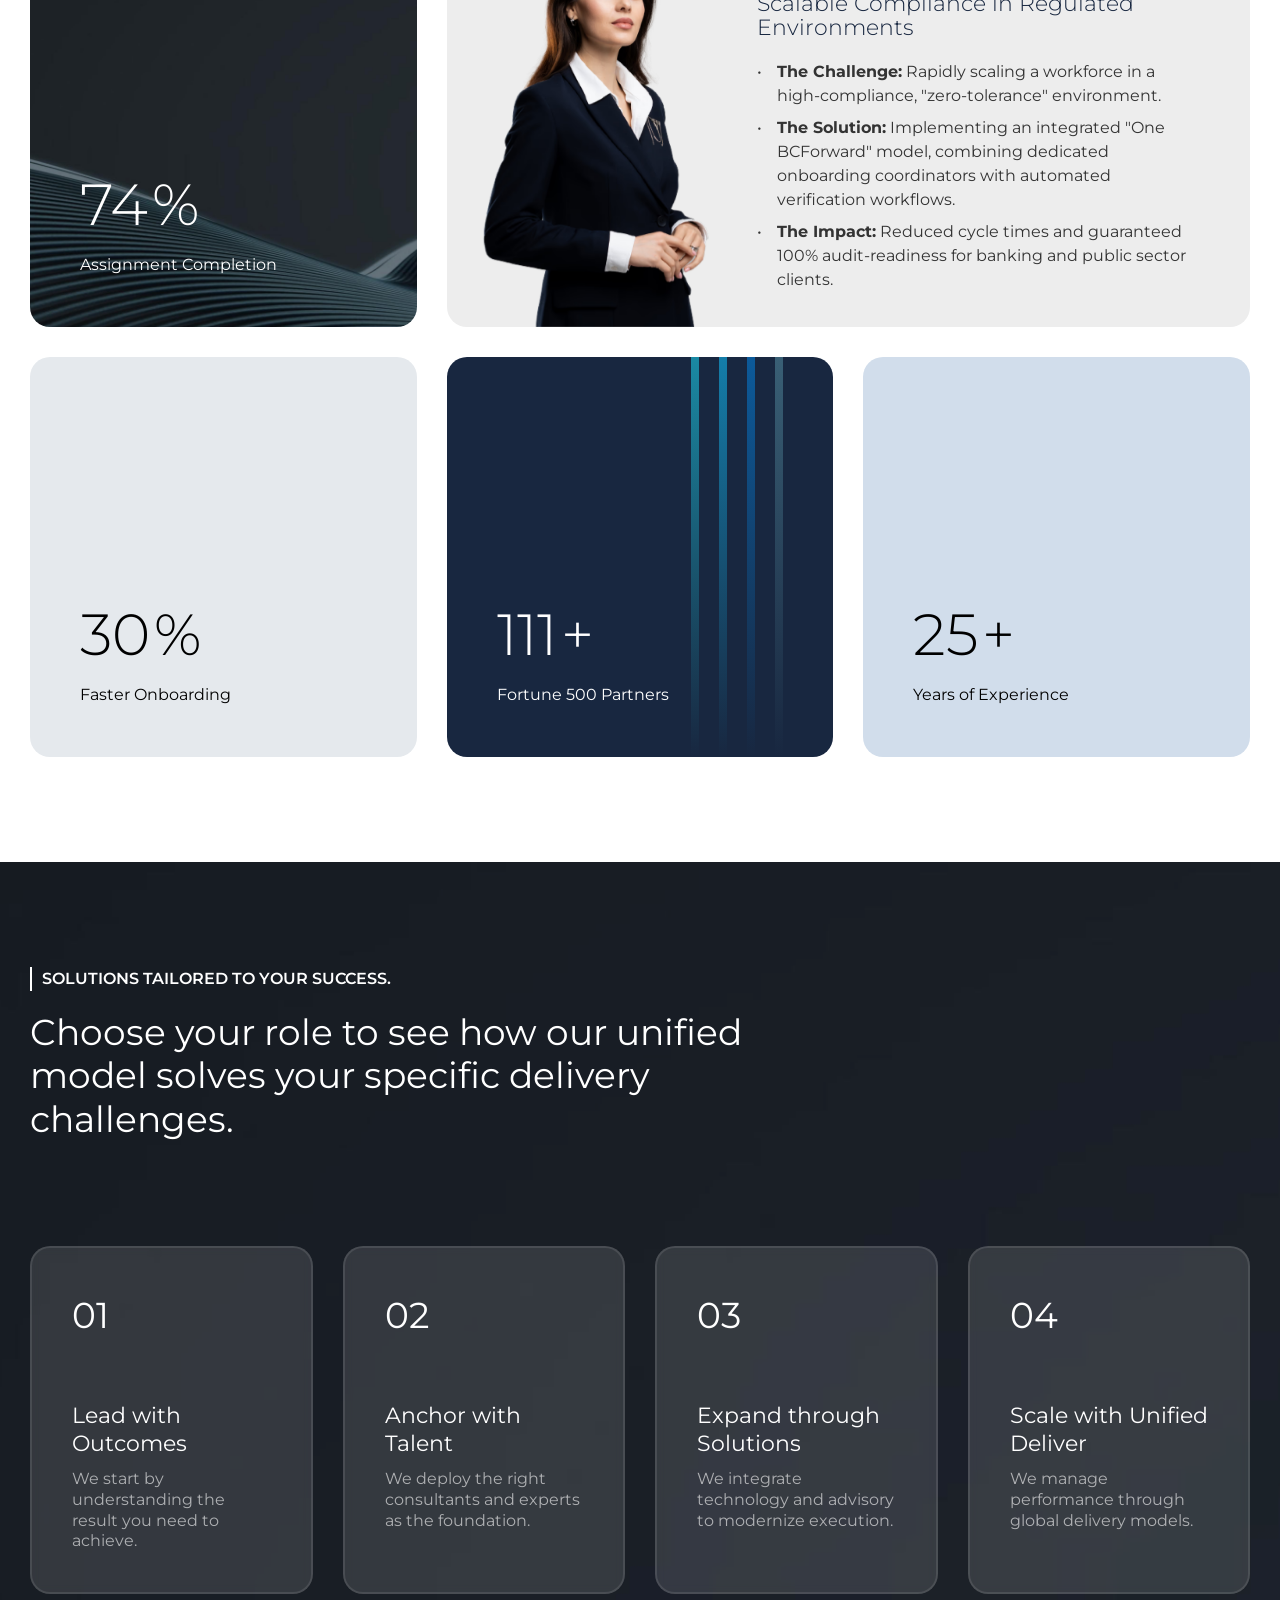
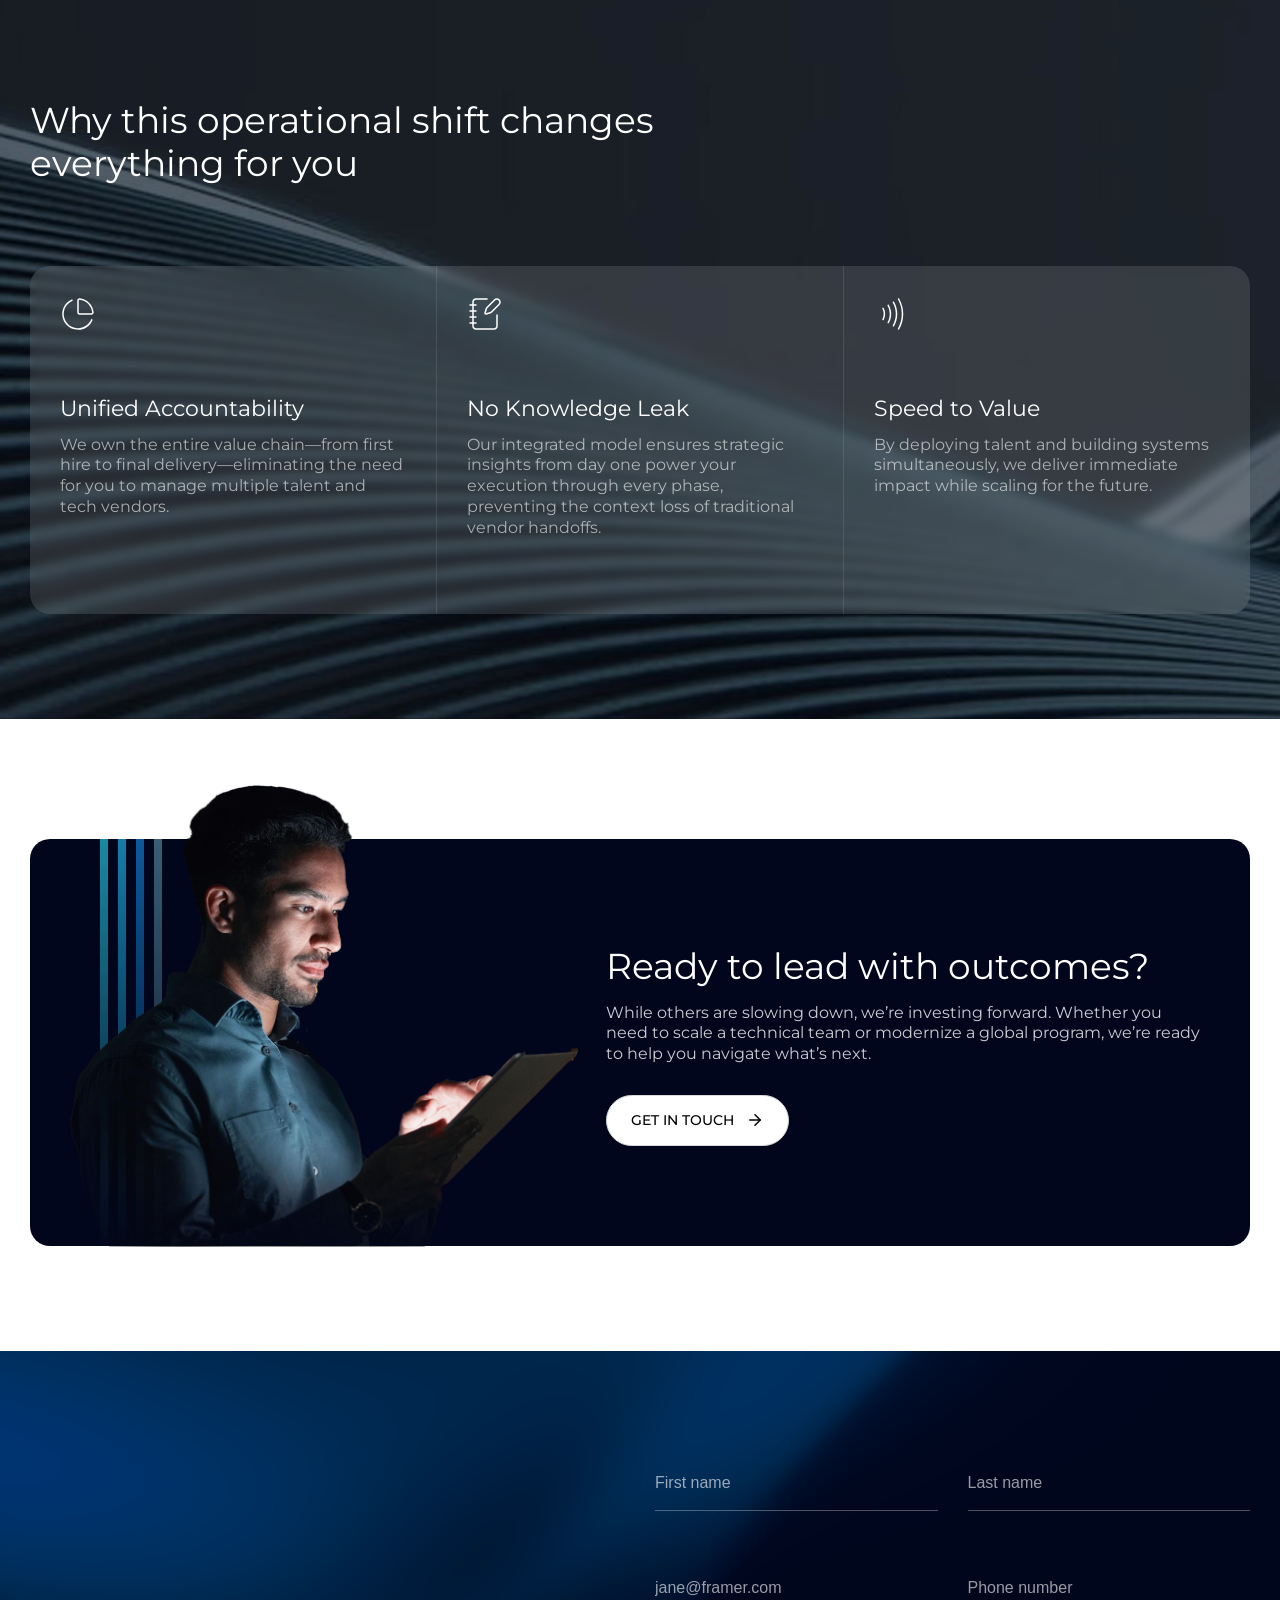
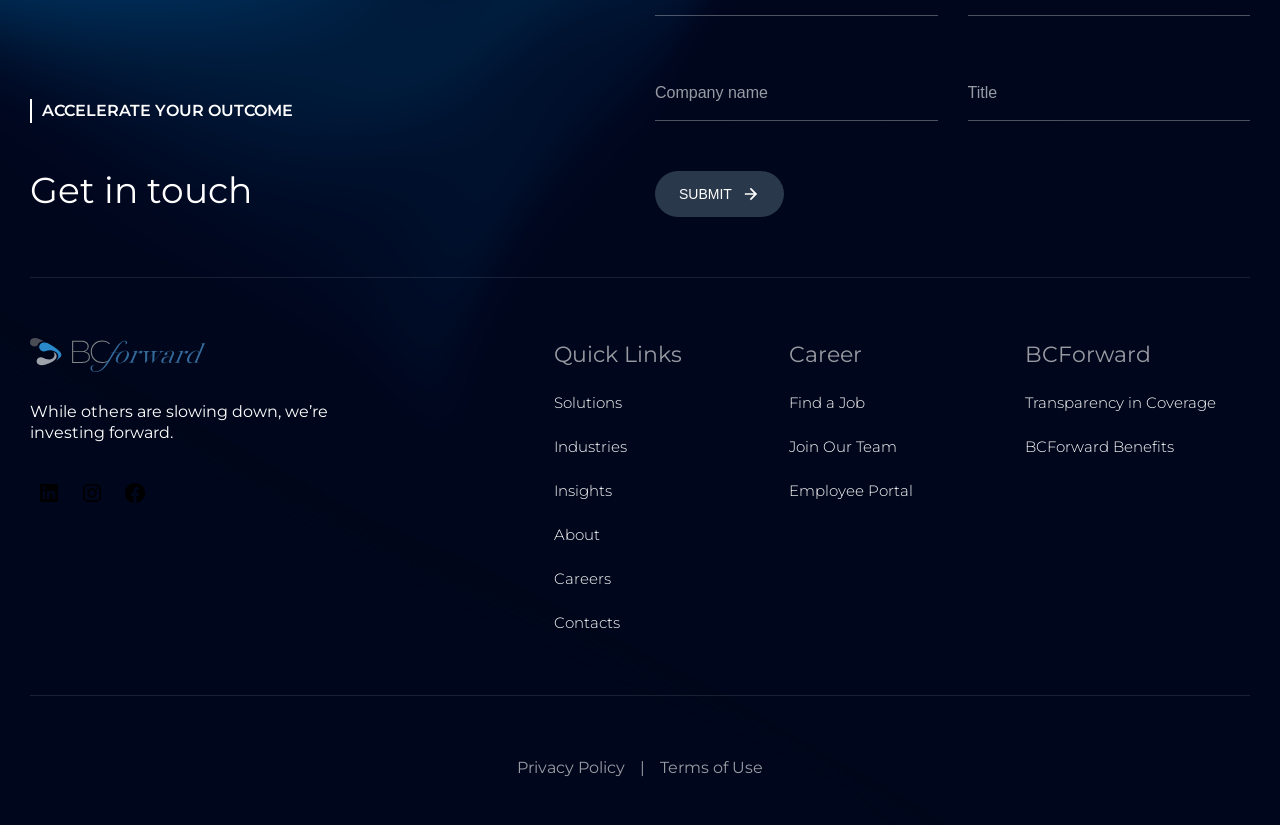
==== commit 04702fed: "style: optimize stats reveal threshold to trigger only when cards are fully visible" ====
--- a/index.html
+++ b/index.html
@@ -414,7 +414,7 @@
     </div>
 </section>
 
-<section class="c-stats js-reveal">
+<section class="c-stats">
     <div class="c-stats__wrapper">
         <!-- Header Section -->
         <header class="c-stats__header">
@@ -429,7 +429,7 @@
         </header>
 
         <!-- Stats Grid -->
-        <div class="c-stats__grid">
+        <div class="c-stats__grid js-reveal" data-threshold="0.8">
             <!-- Card 1: 95% (Top Left) -->
             <div class="c-stats__card c-stats__card--95">
                 <div class="c-stats__card-number"><span class="js-counter" data-target="95">0</span><span>%</span></div>
@@ -791,11 +791,13 @@
         }, 30);
     };
 
-    const revealObserver = new IntersectionObserver(revealCallback, {
-        threshold: 0.3 // Increased back to ensure trigger is visible
-    });
-
     document.querySelectorAll('.js-reveal').forEach(section => {
+        const customThreshold = parseFloat(section.getAttribute('data-threshold')) || 0.3;
+        
+        const revealObserver = new IntersectionObserver(revealCallback, {
+            threshold: customThreshold
+        });
+        
         revealObserver.observe(section);
     });
 
--- a/style.css
+++ b/style.css
@@ -133,6 +133,7 @@
     font-size: 15px;
     height: 18px; /* Fixed height for rolling effect */
     overflow: hidden;
+    display: block; /* Required for overflow: hidden to work */
 }
 
 .c-nav-link__text-container {
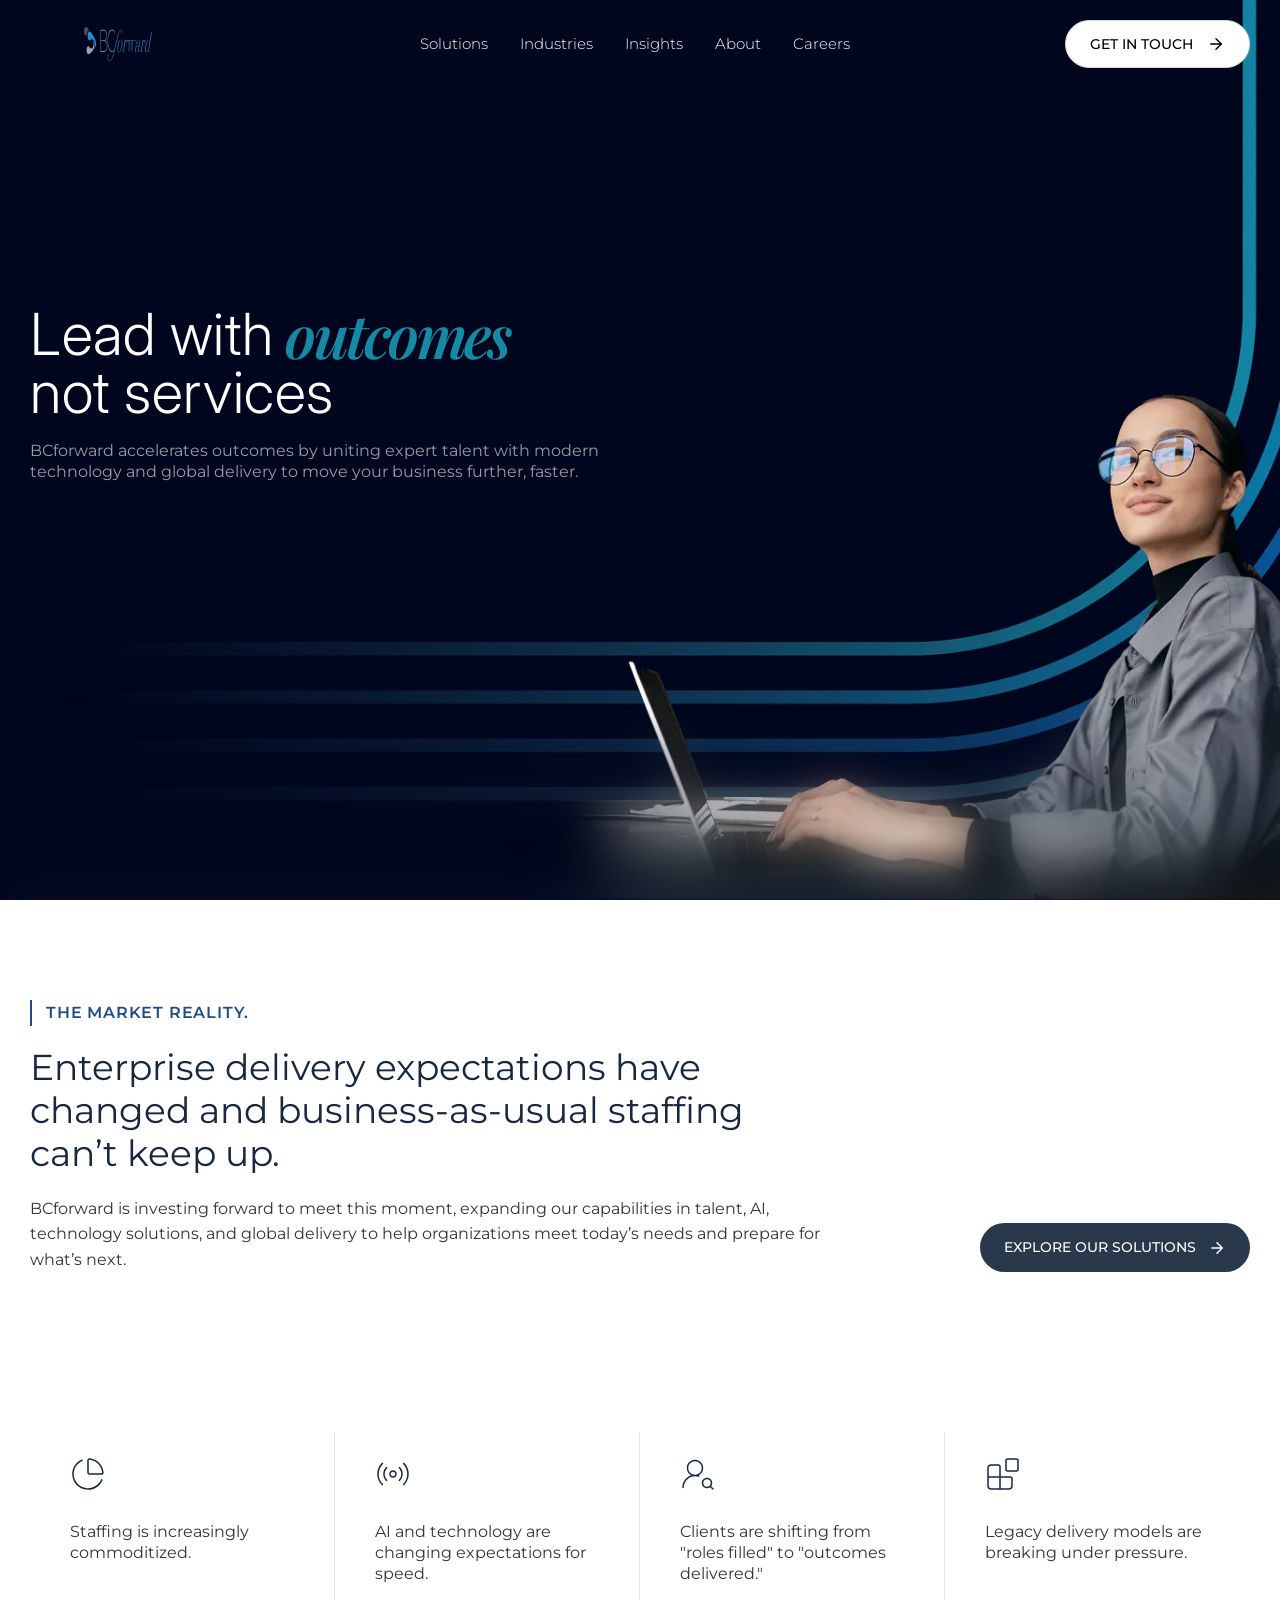
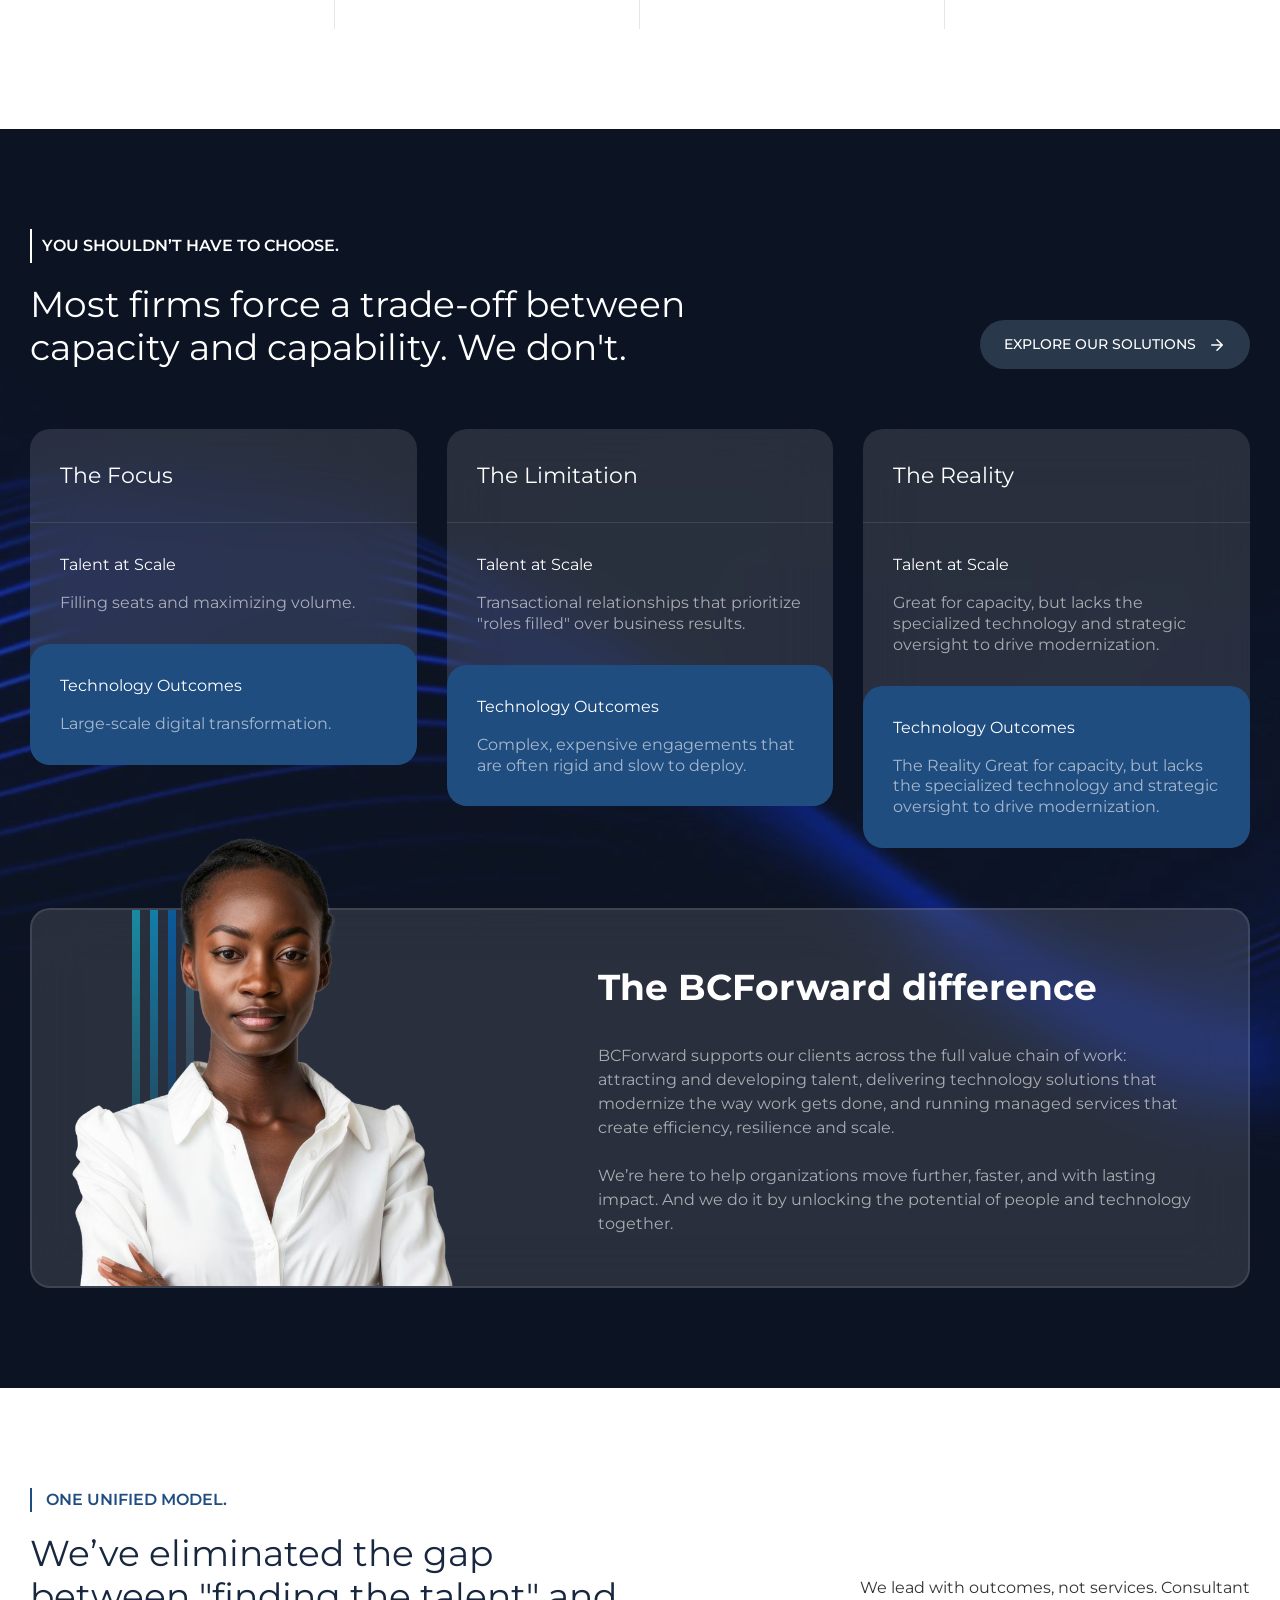
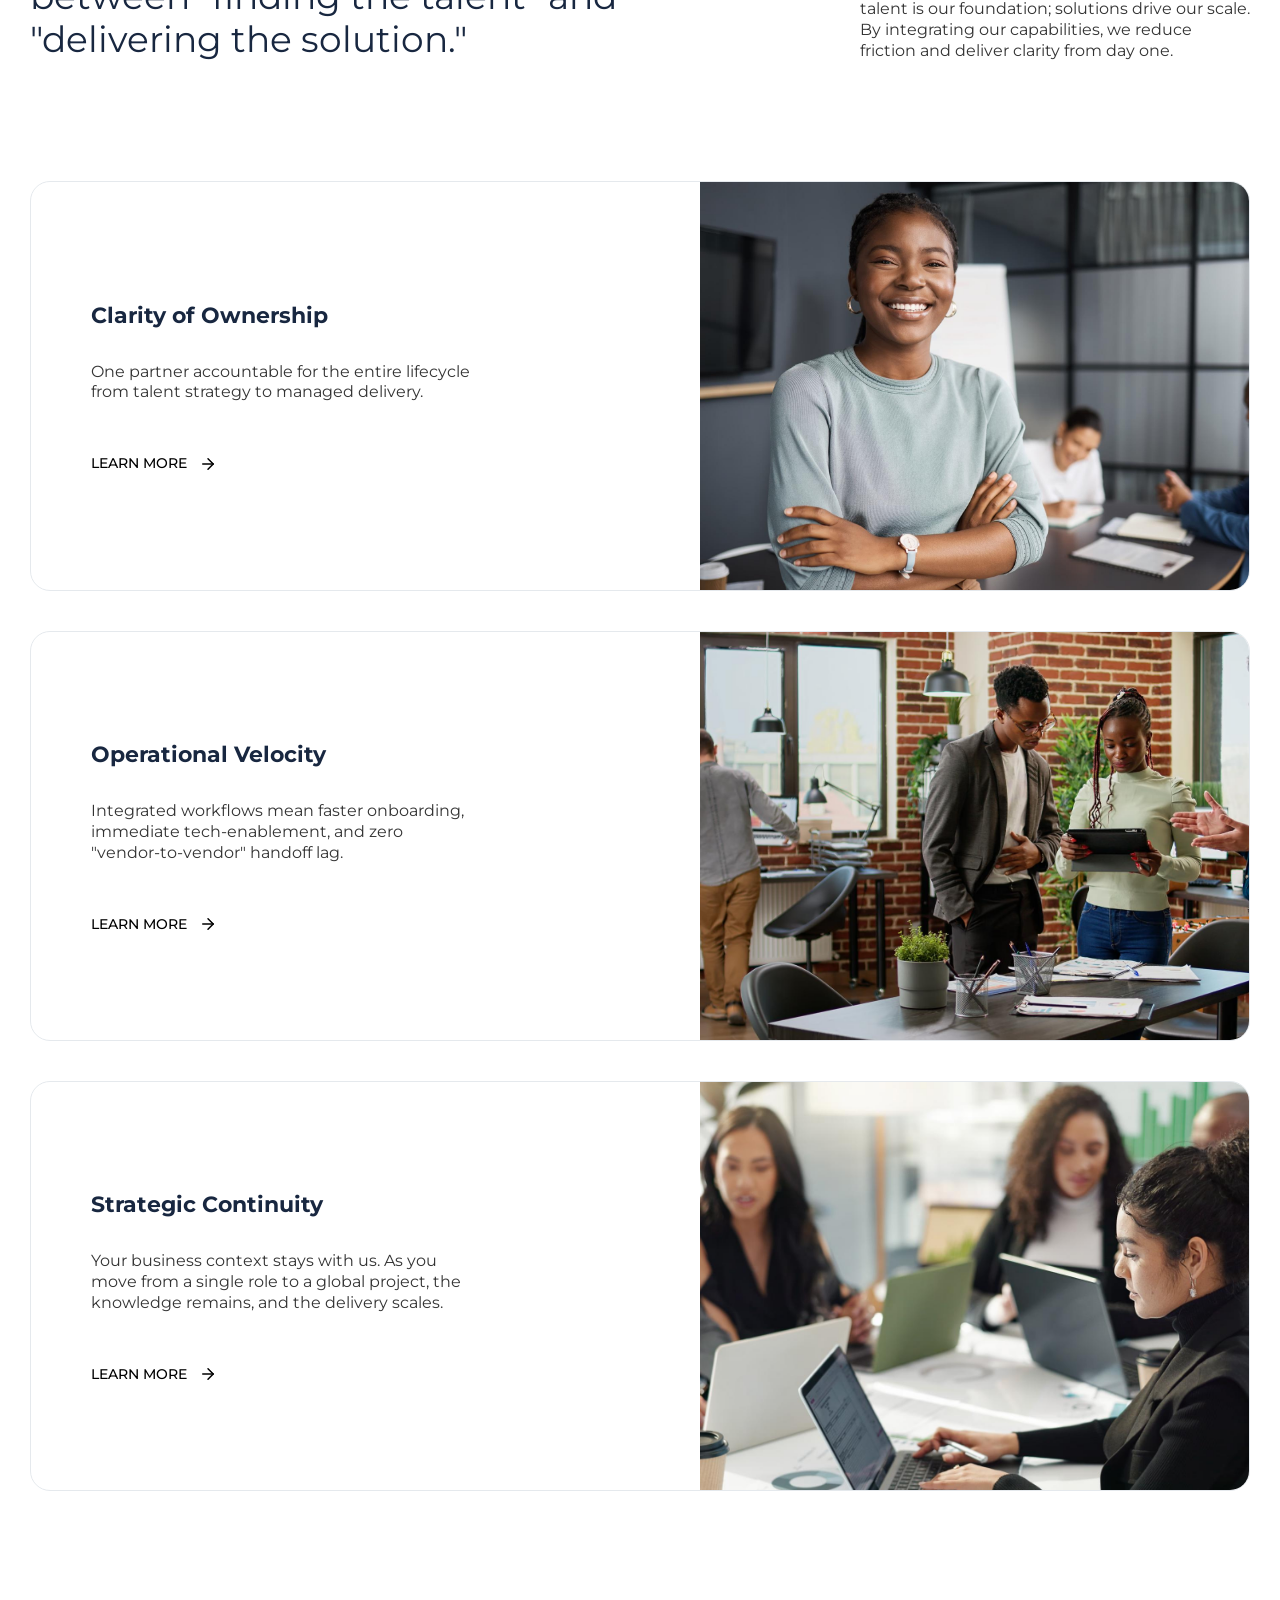
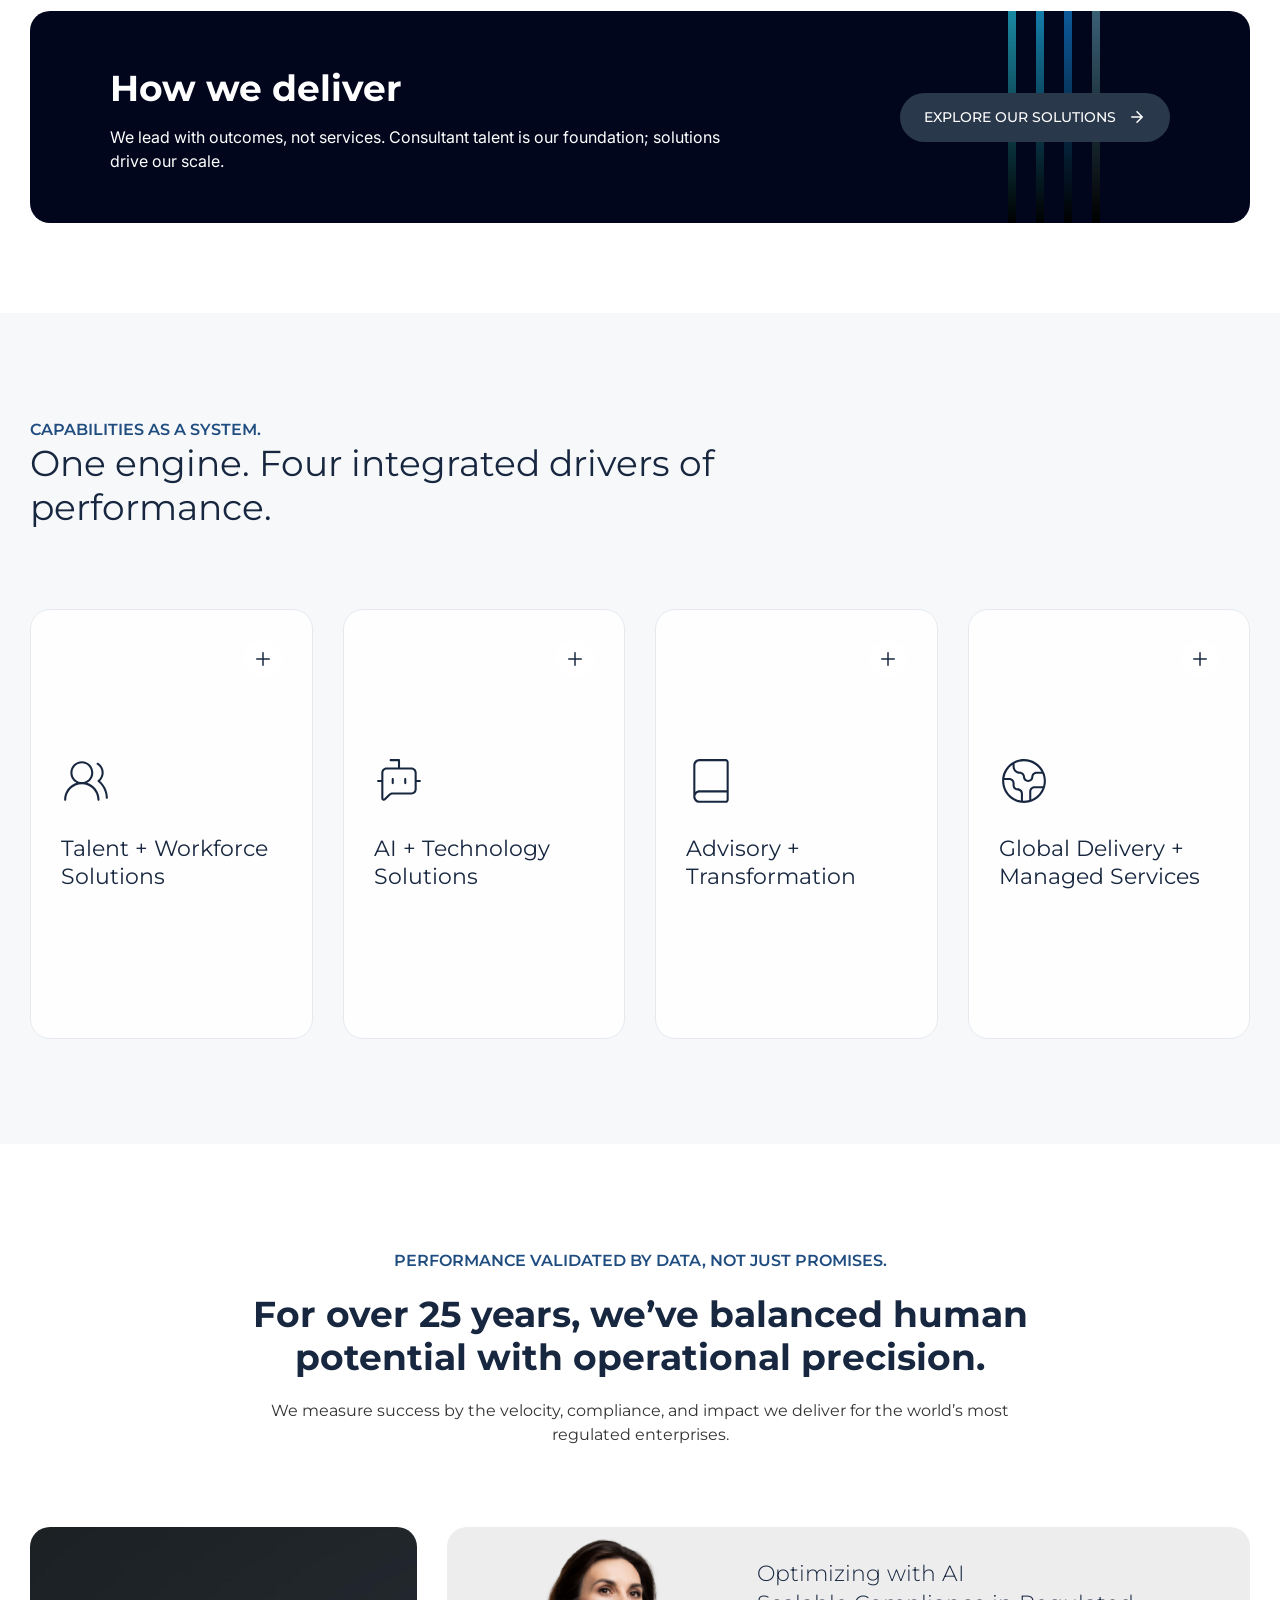
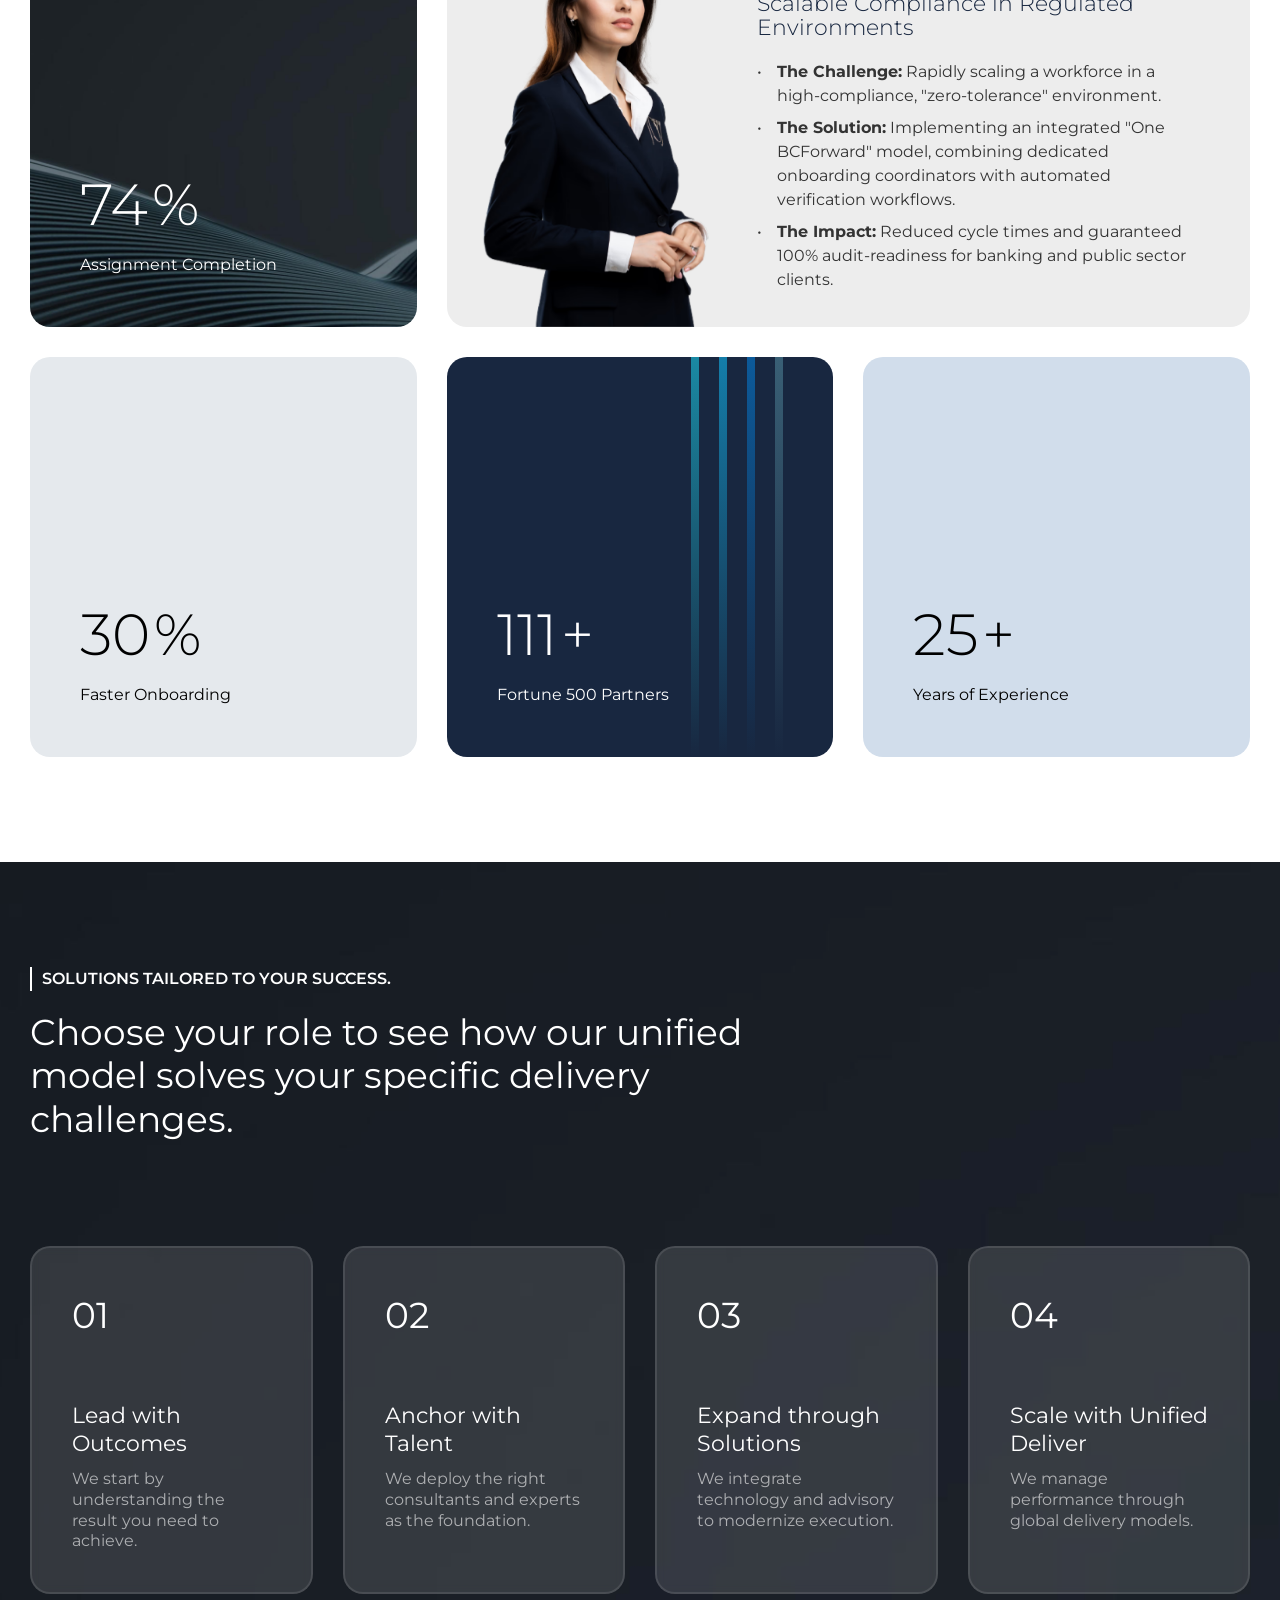
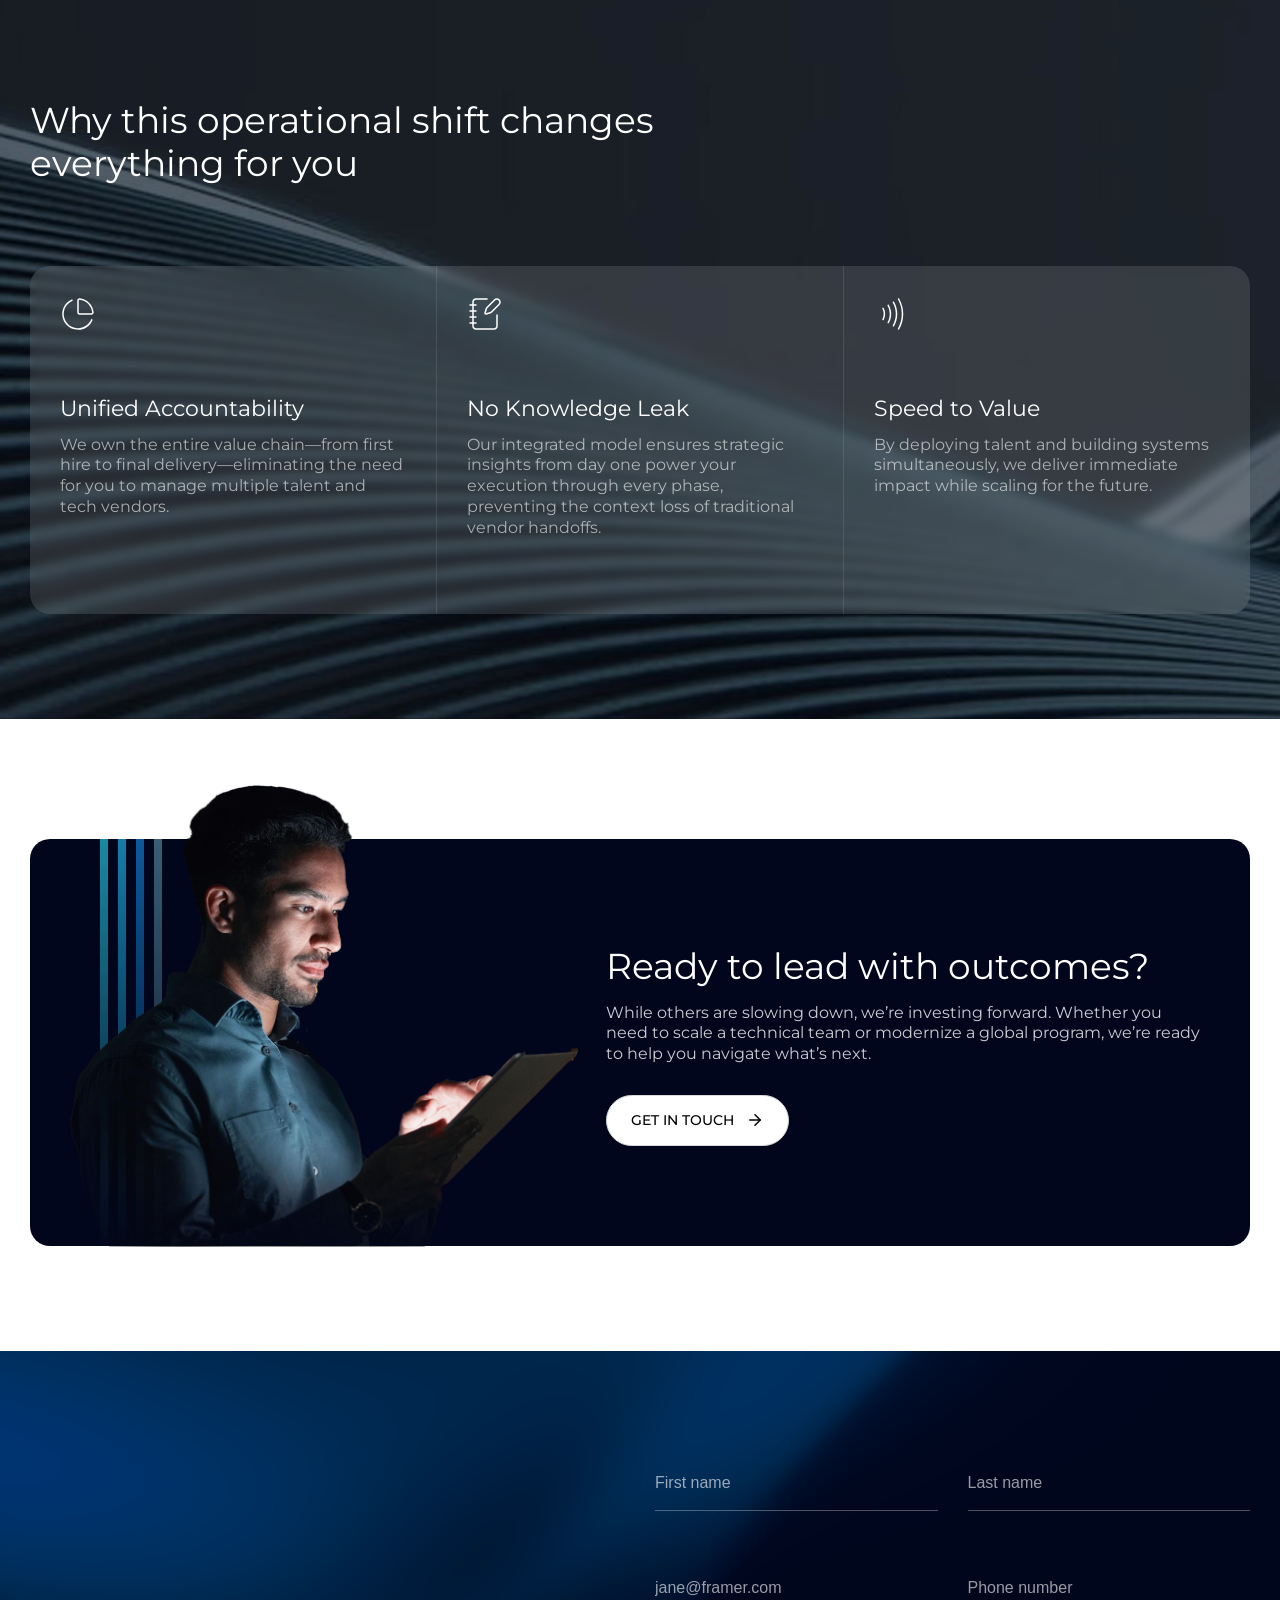
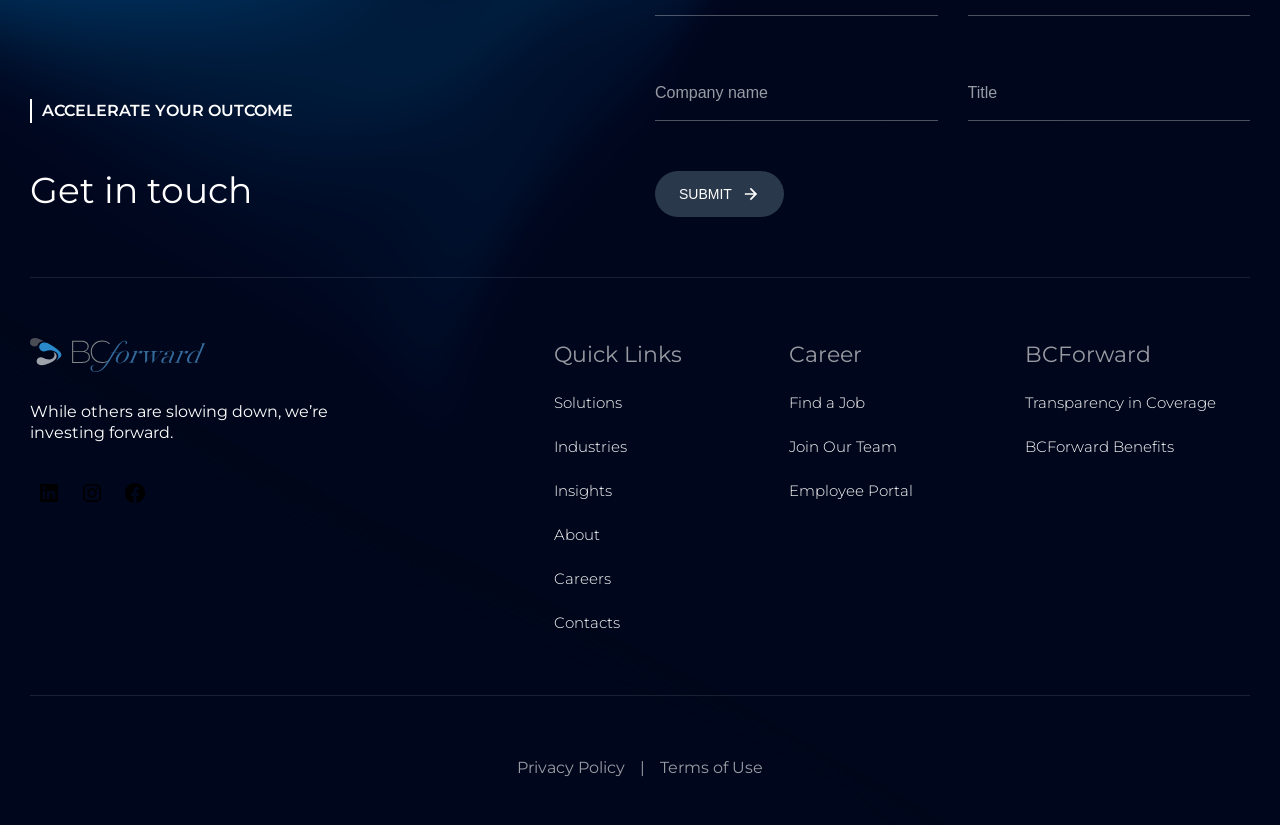
==== commit 79cdbea1: "fix: revert gap-lines-bg to png to fix 404 error" ====
--- a/index.html
+++ b/index.html
@@ -165,7 +165,7 @@
 
 <section class="c-category-gap js-reveal">
     <!-- Overlay Background Lines Asset -->
-    <img src="assets/images/gap-lines-bg.webp" alt="" class="c-category-gap__bg-image">
+    <img src="assets/images/gap-lines-bg.png" alt="" class="c-category-gap__bg-image">
 
     <div class="c-category-gap__wrapper">
         <!-- Header Section -->
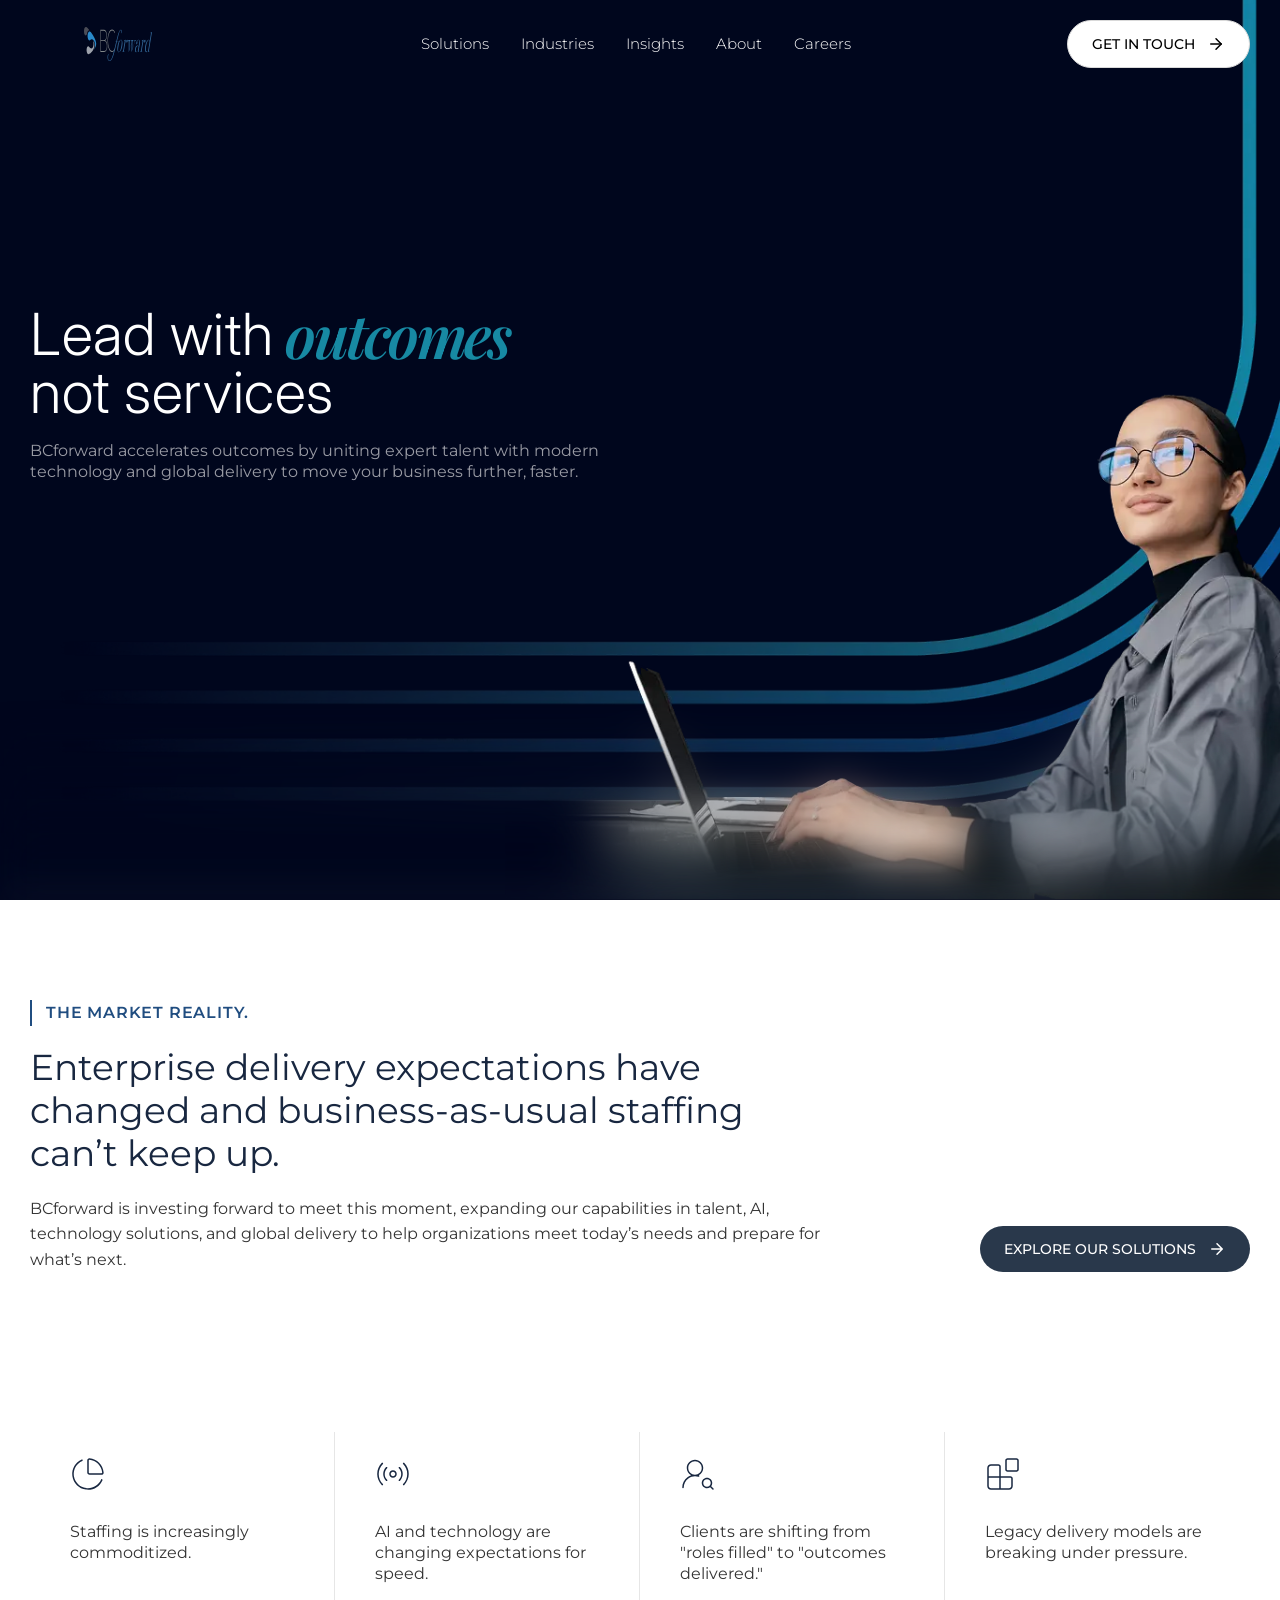
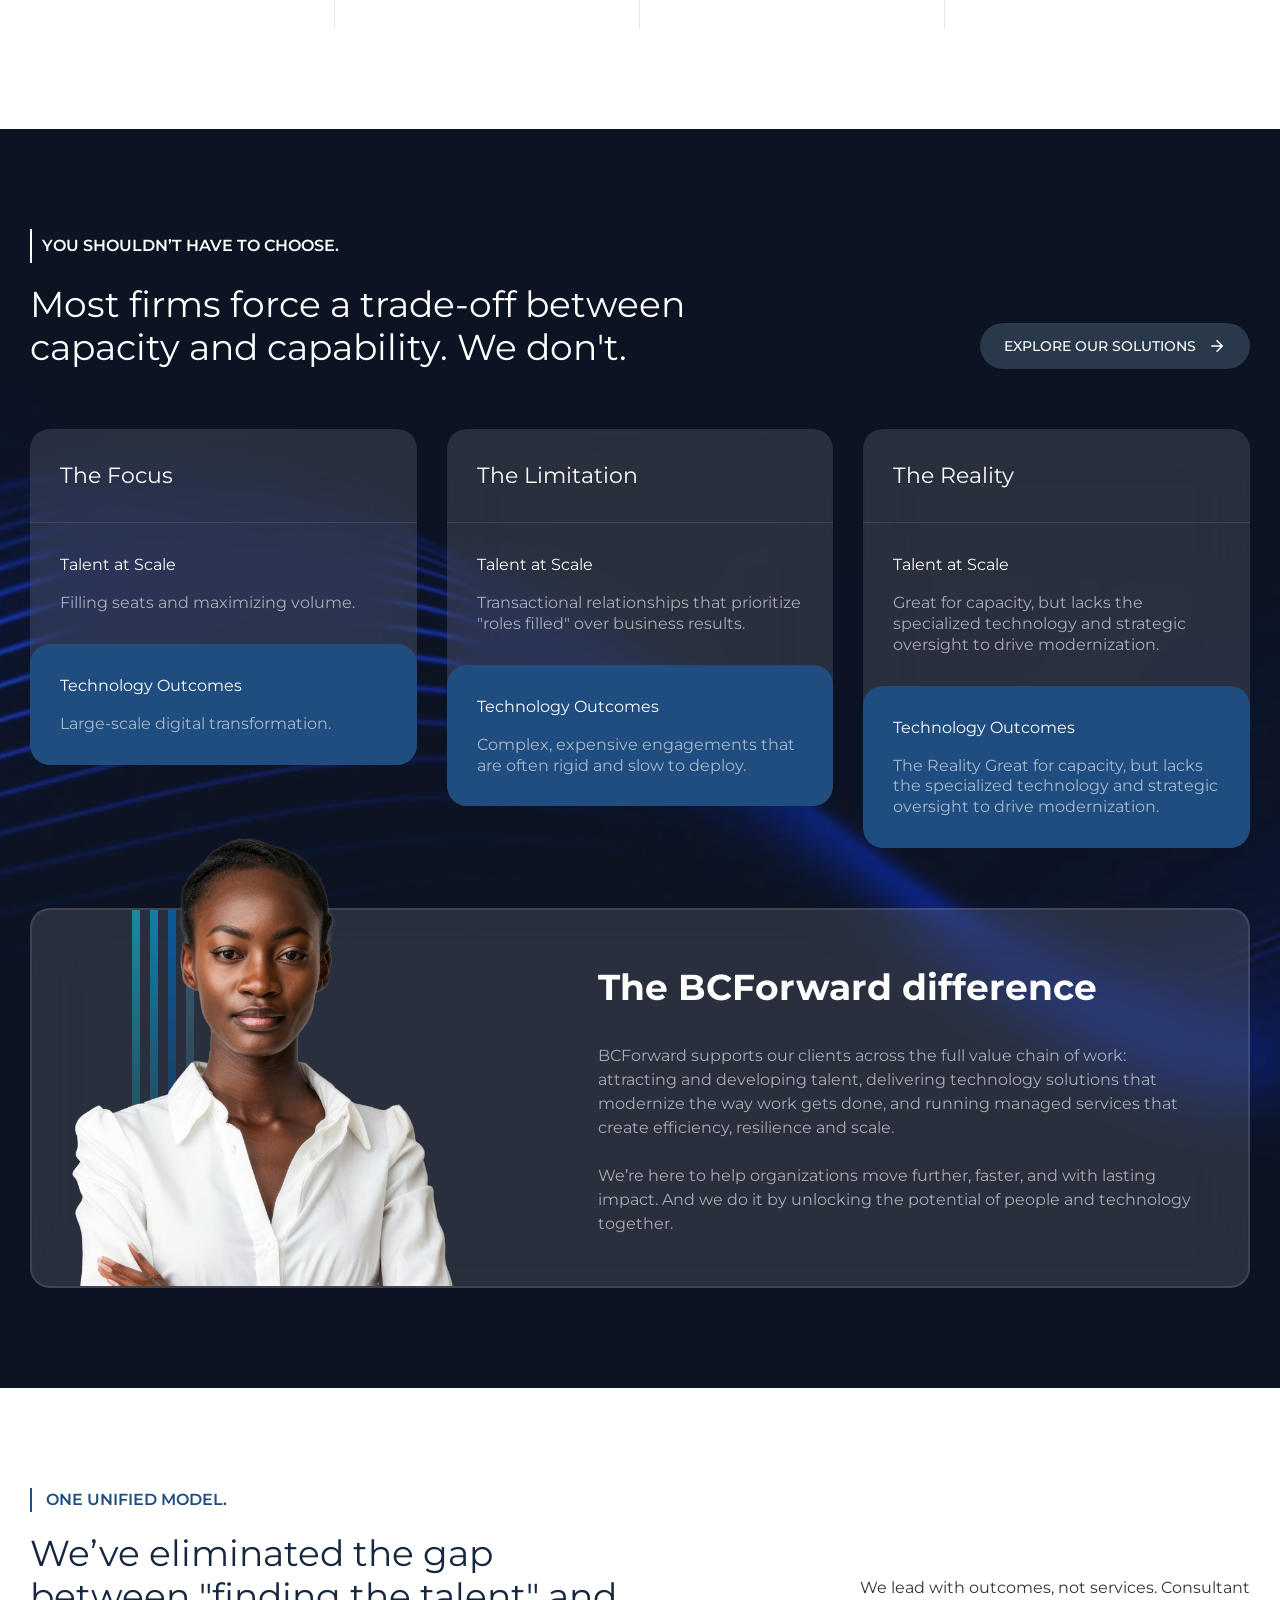
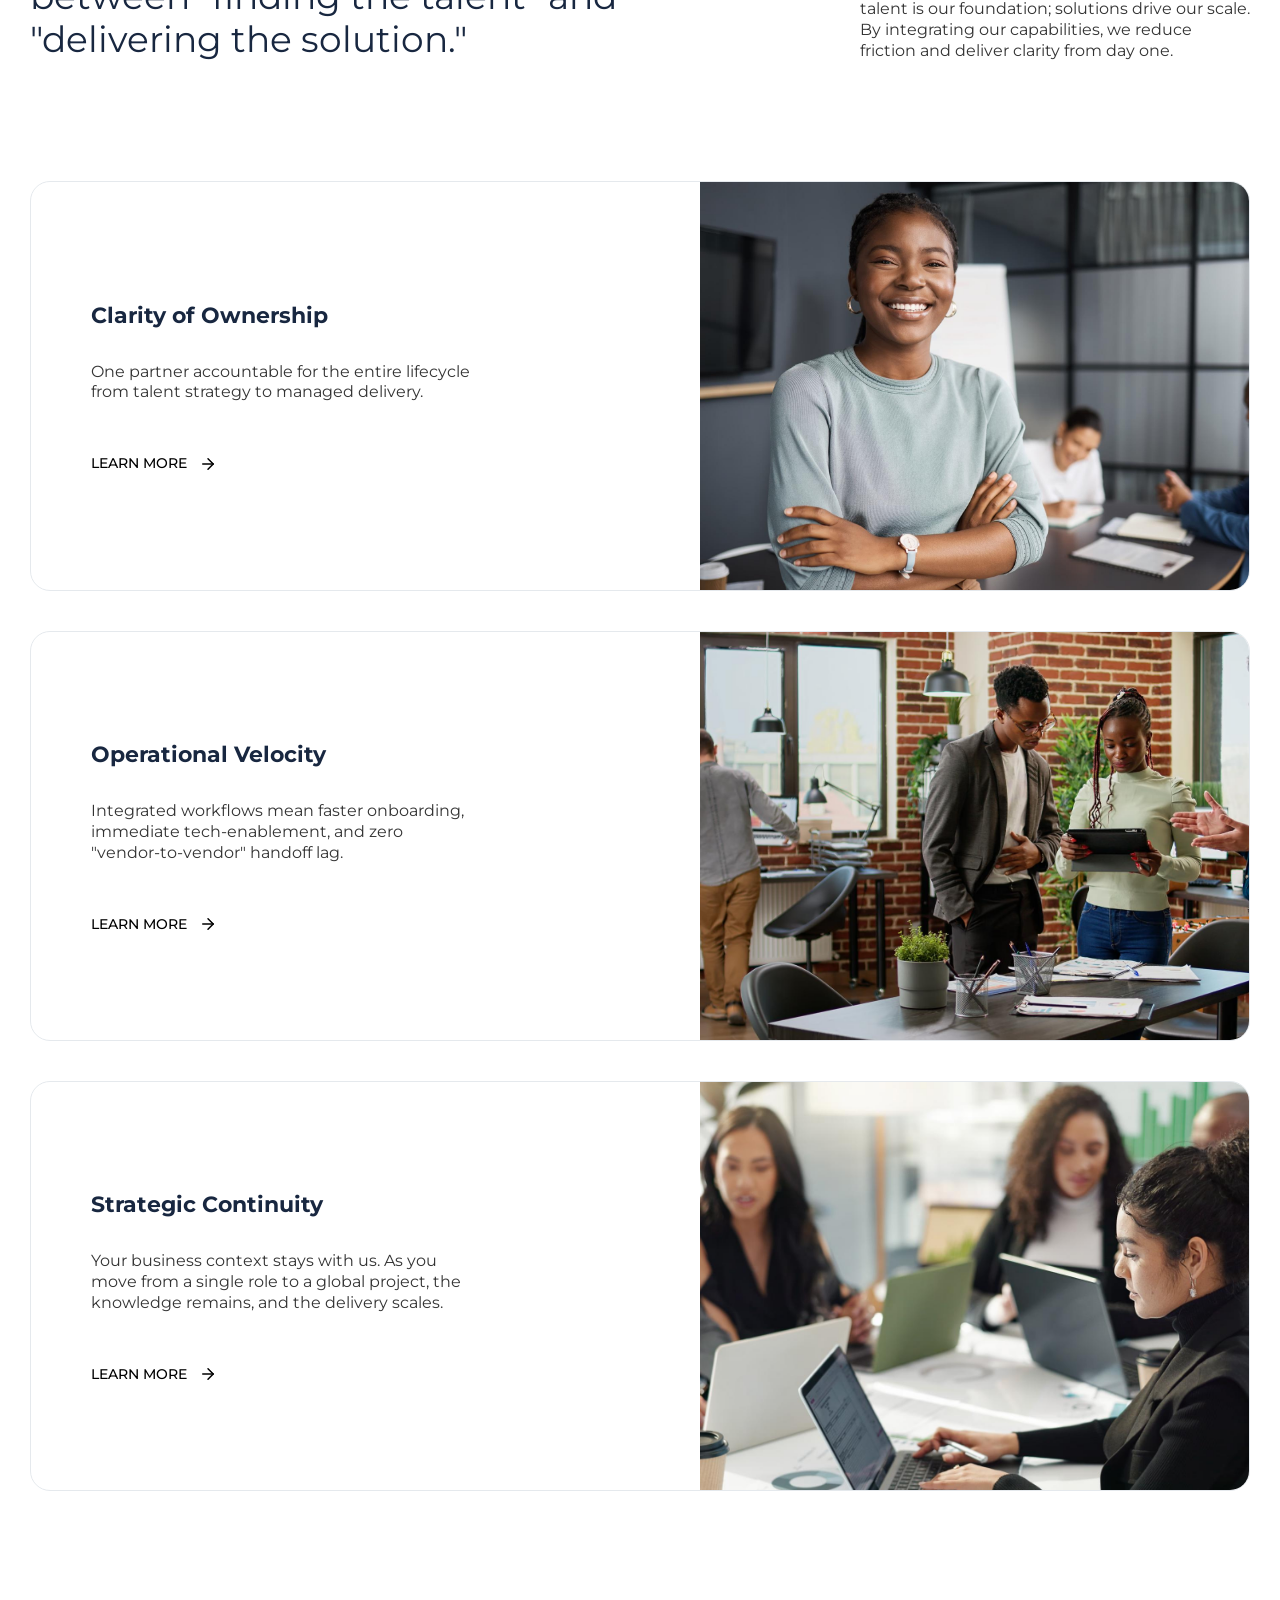
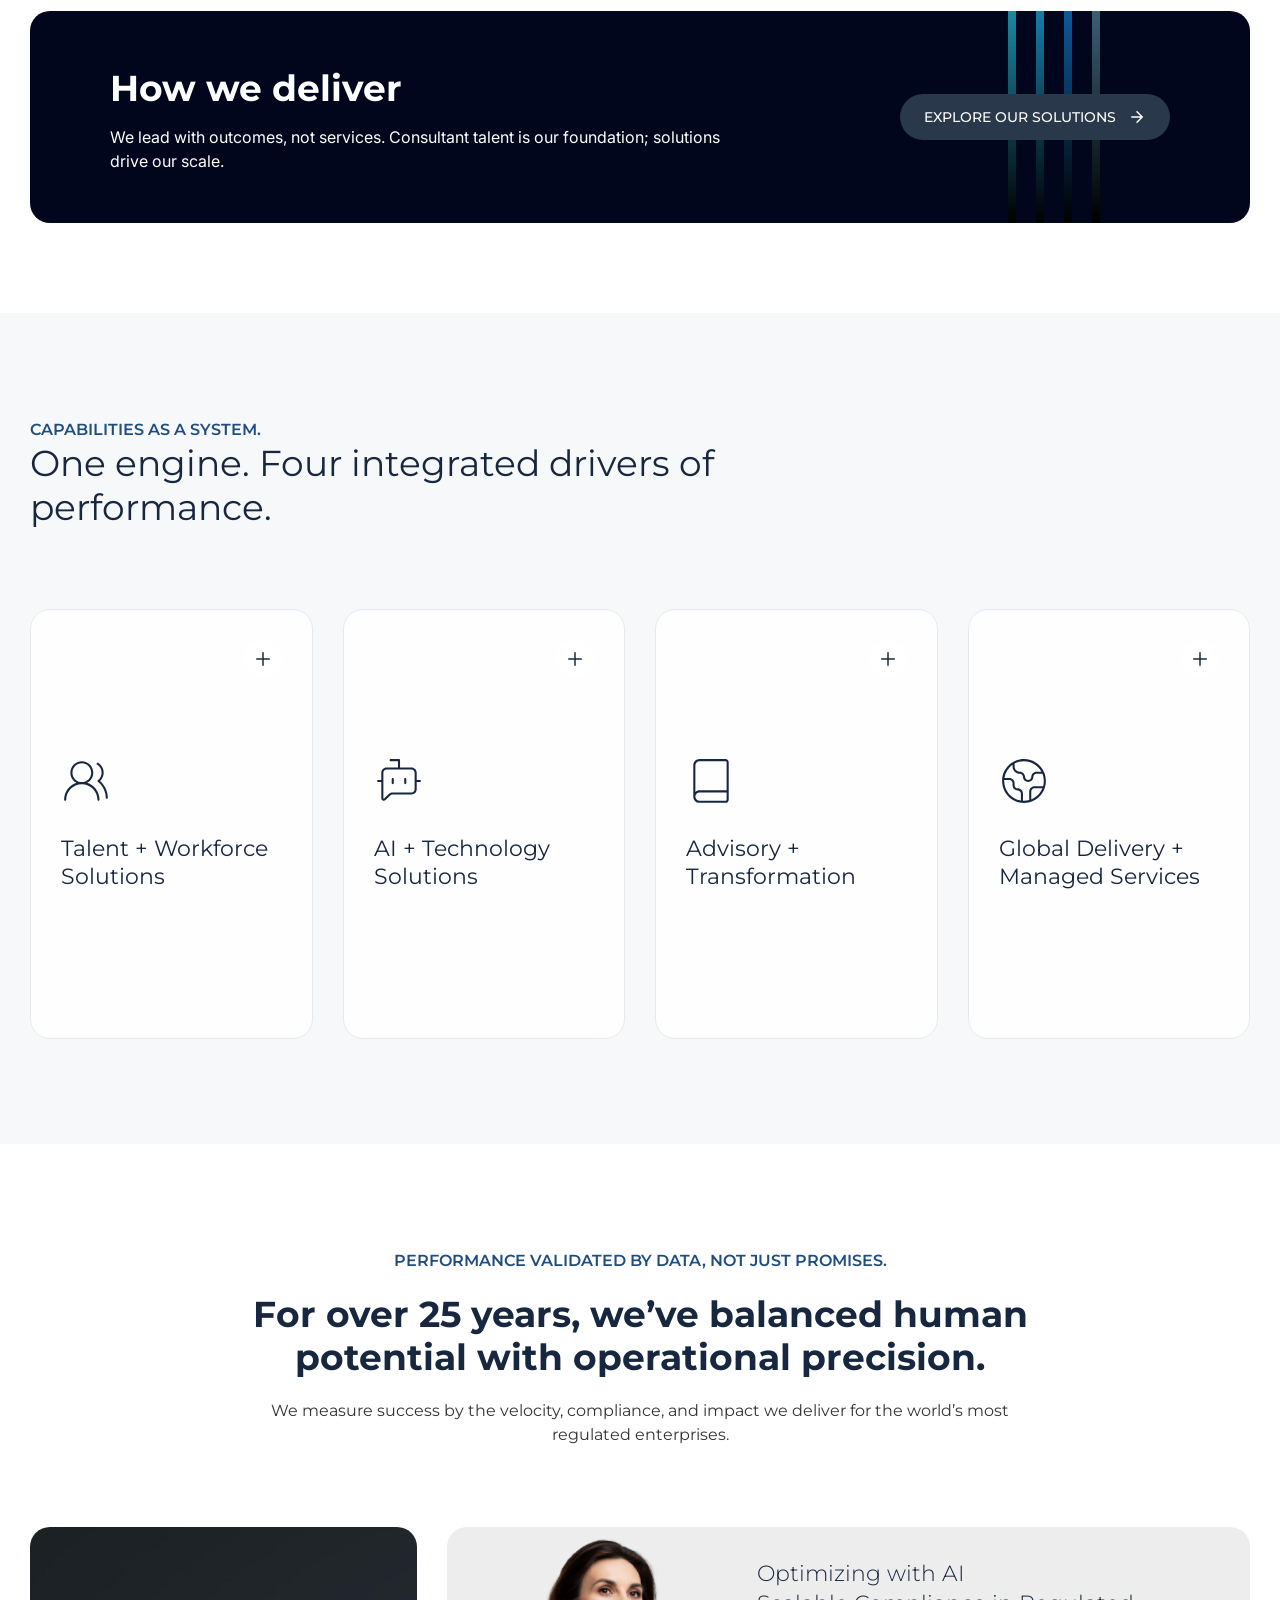
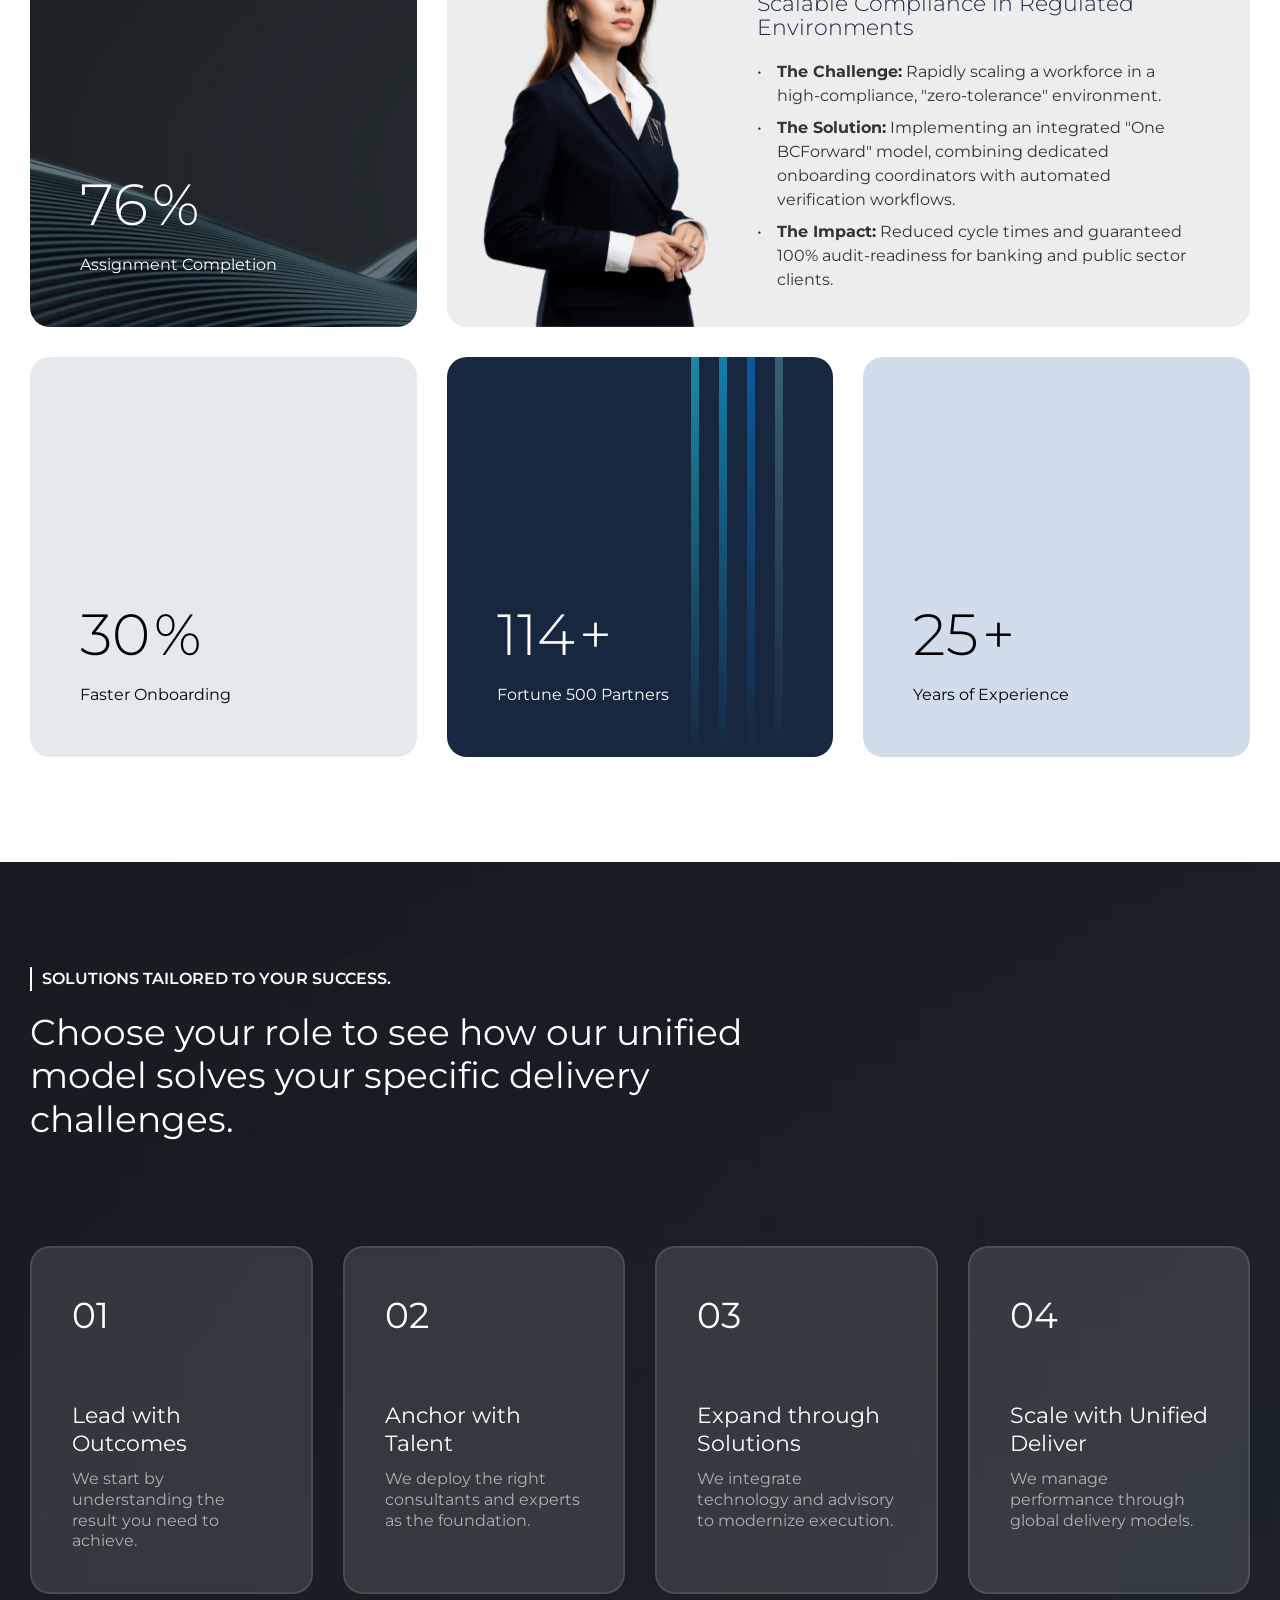
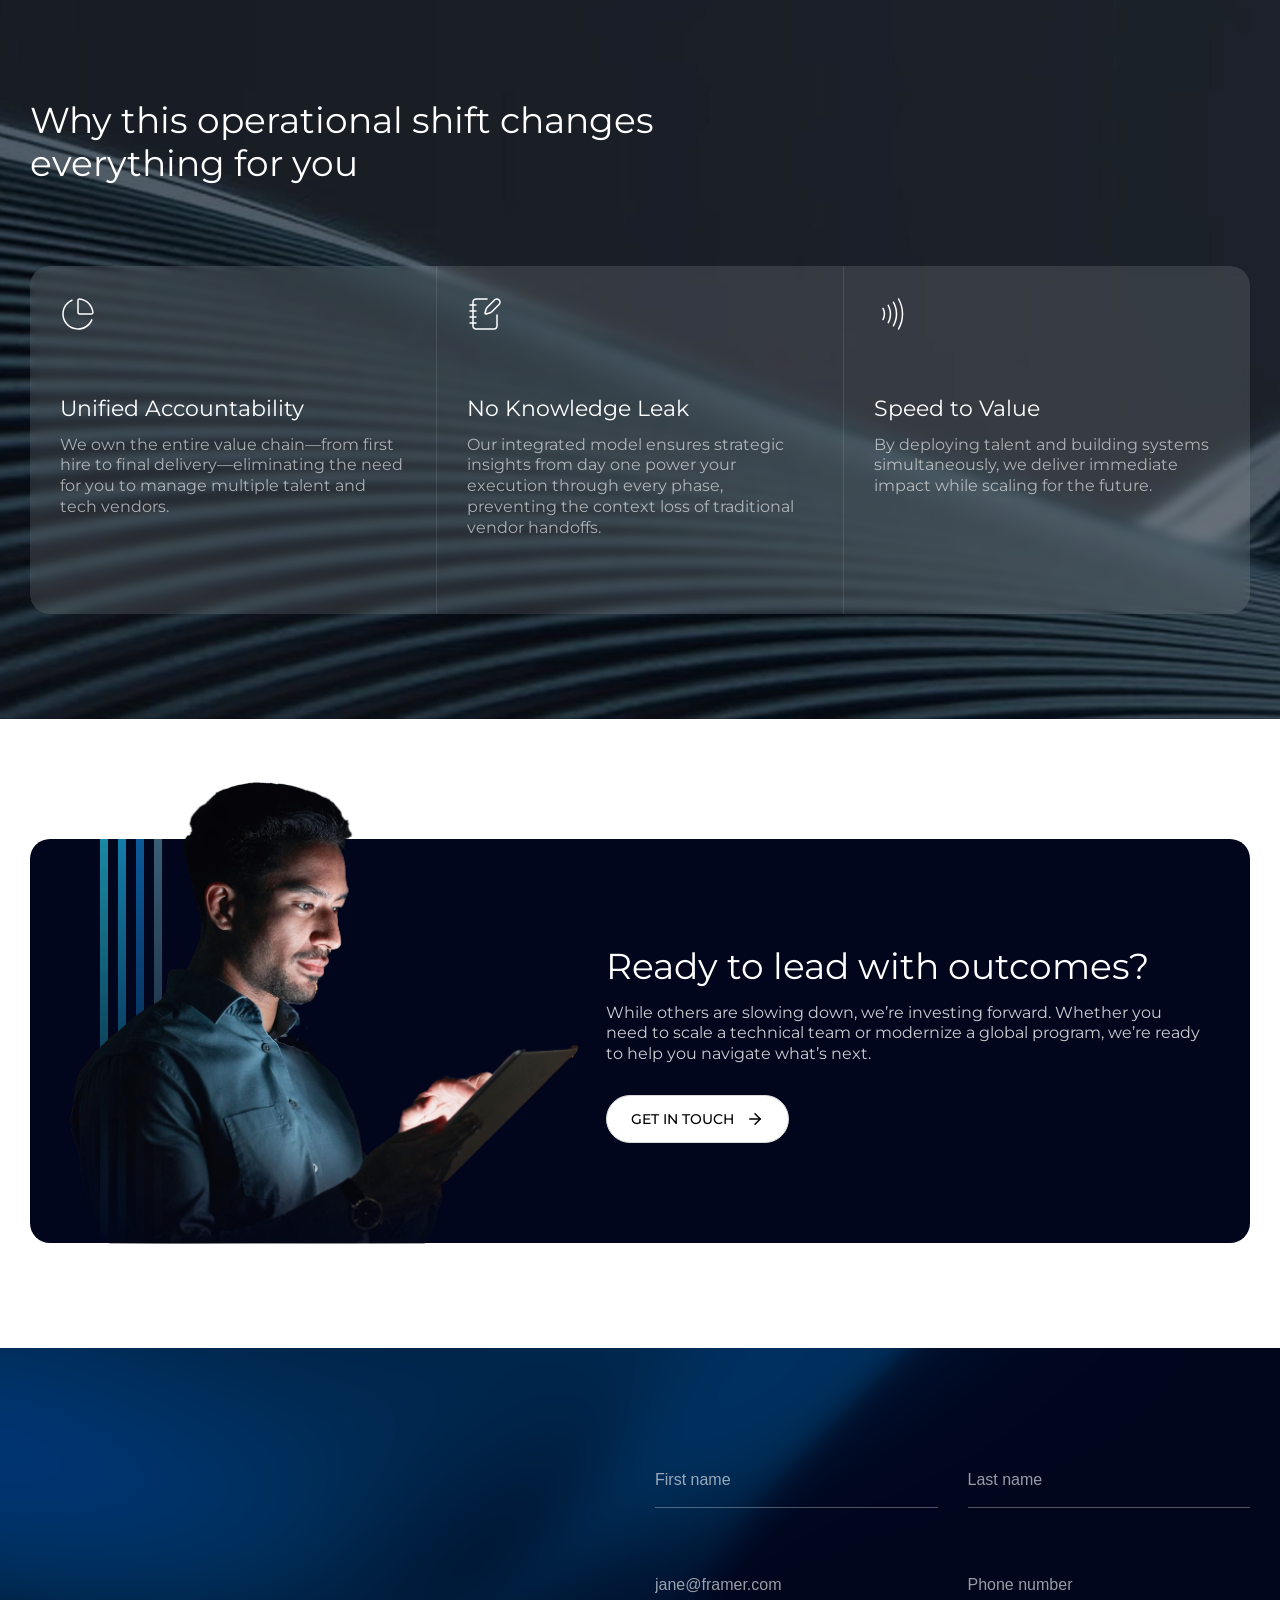
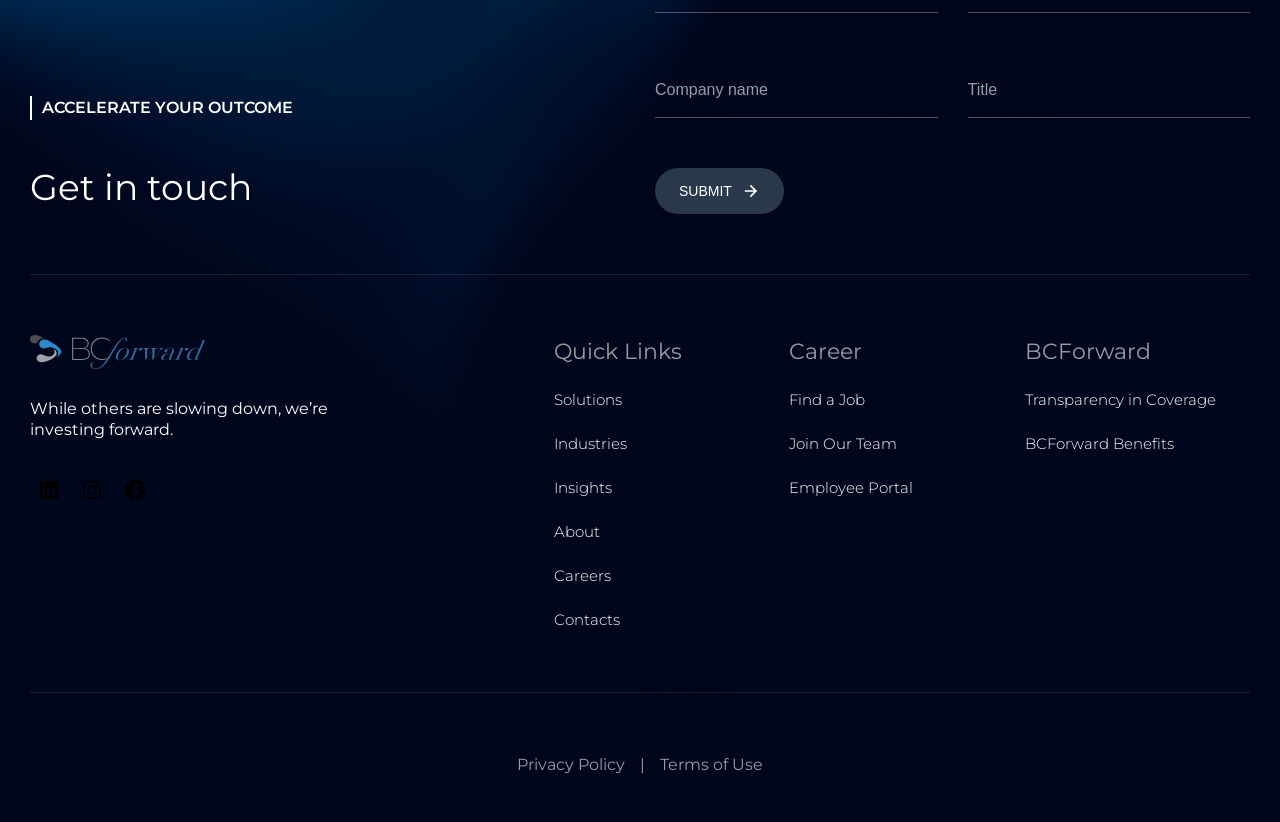
==== commit 6f94b643: "fix: align stacked cards by removing width reduction and syncing transitions" ====
--- a/index.html
+++ b/index.html
@@ -71,8 +71,13 @@
                 </div>
                 <!-- Exact Arrow Icon from Assets -->
                 <div class="c-button__icon">
-                    <img src="assets/images/arrow-long.svg" alt="" style="width: 18px; height: 18px; display: block;">
-                </div>
+            <div class="c-button__icon-inner">
+                <img src="assets/images/arrow-long.svg" alt="" style="width: 18px; height: 18px; display: block;">
+                <img src="assets/images/arrow-long.svg" alt="" style="width: 18px; height: 18px; display: block;">
+            </div>
+        </div>
+    </a>
+</div>
             </a>
         </div>
     </header>
@@ -120,8 +125,16 @@
             </div>
             
             <a href="#" class="c-button--primary-dark anim-fade-in">
-                Explore Our Solutions
-                <img src="assets/images/market-arrow.svg" alt="" class="c-button__arrow-icon">
+                <div class="c-button__text-container">
+                    <span class="c-button__text">Explore Our Solutions</span>
+                    <span class="c-button__text">Explore Our Solutions</span>
+                </div>
+                <div class="c-button__icon">
+                    <div class="c-button__icon-inner">
+                        <img src="assets/images/market-arrow.svg" alt="" class="c-button__arrow-icon">
+                        <img src="assets/images/market-arrow.svg" alt="" class="c-button__arrow-icon">
+                    </div>
+                </div>
             </a>
         </header>
 
@@ -182,8 +195,16 @@
             </div>
             
             <a href="#" class="c-button--primary-dark">
-                Explore Our Solutions
-                <img src="assets/images/market-arrow.svg" alt="" class="c-button__arrow-icon">
+                <div class="c-button__text-container">
+                    <span class="c-button__text">Explore Our Solutions</span>
+                    <span class="c-button__text">Explore Our Solutions</span>
+                </div>
+                <div class="c-button__icon">
+                    <div class="c-button__icon-inner">
+                        <img src="assets/images/market-arrow.svg" alt="" class="c-button__arrow-icon">
+                        <img src="assets/images/market-arrow.svg" alt="" class="c-button__arrow-icon">
+                    </div>
+                </div>
             </a>
         </header>
 
@@ -343,8 +364,16 @@
             </div>
 
             <a href="#" class="c-button--primary-dark">
-                Explore Our Solutions
-                <img src="assets/images/market-arrow.svg" alt="" class="c-button__arrow-icon">
+                <div class="c-button__text-container">
+                    <span class="c-button__text">Explore Our Solutions</span>
+                    <span class="c-button__text">Explore Our Solutions</span>
+                </div>
+                <div class="c-button__icon">
+                    <div class="c-button__icon-inner">
+                        <img src="assets/images/market-arrow.svg" alt="" class="c-button__arrow-icon">
+                        <img src="assets/images/market-arrow.svg" alt="" class="c-button__arrow-icon">
+                    </div>
+                </div>
             </a>
         </div>
     </div>
@@ -620,8 +649,16 @@
             </div>
 
             <a href="#" class="c-cta__button">
-                Get in touch
-                <img src="assets/images/cta-arrow.svg" alt="" width="18" height="18">
+                <div class="c-button__text-container">
+                    <span class="c-button__text">Get in touch</span>
+                    <span class="c-button__text">Get in touch</span>
+                </div>
+                <div class="c-button__icon">
+                    <div class="c-button__icon-inner">
+                        <img src="assets/images/cta-arrow.svg" alt="" width="18" height="18">
+                        <img src="assets/images/cta-arrow.svg" alt="" width="18" height="18">
+                    </div>
+                </div>
             </a>
         </div>
     </div>
@@ -667,8 +704,16 @@
                     </div>
                 </div>
                 <button type="submit" class="c-footer__submit">
-                    SUBMIT
-                    <img src="assets/images/footer-submit-arrow.svg" alt="" width="18" height="18">
+                    <div class="c-button__text-container">
+                        <span class="c-button__text">SUBMIT</span>
+                        <span class="c-button__text">SUBMIT</span>
+                    </div>
+                    <div class="c-button__icon">
+                        <div class="c-button__icon-inner">
+                            <img src="assets/images/footer-submit-arrow.svg" alt="" width="18" height="18">
+                            <img src="assets/images/footer-submit-arrow.svg" alt="" width="18" height="18">
+                        </div>
+                    </div>
                 </button>
             </form>
         </section>
@@ -821,16 +866,13 @@
                 progress = Math.max(0, Math.min(1, progress));
                 
                 if (progress > 0) {
-                    const scale = 1 - (0.02 * progress); // Scale from 1.0 to 0.98
-                    const translateY = -15 * progress;   // Shift from 0 to -15px
-                    const width = 100 - (2 * progress);   // Width from 100% to 98%
+                    const scale = 1 - (0.05 * progress); // Scale from 1.0 to 0.95
+                    const translateY = -20 * progress;   // Shift from 0 to -20px
                     
                     card.style.transform = `translateY(${translateY}px) scale(${scale})`;
-                    card.style.width = `${width}%`;
                     card.style.opacity = '1';
                 } else {
                     card.style.transform = '';
-                    card.style.width = '';
                     card.style.opacity = '';
                 }
                 
@@ -842,12 +884,10 @@
                     progress2 = Math.max(0, Math.min(1, progress2));
                     
                     if (progress2 > 0) {
-                        const scale = 0.98 - (0.02 * progress2);     // Scale from 0.98 to 0.96
-                        const translateY = -15 - (15 * progress2);   // Shift from -15 to -30px
-                        const width = 98 - (2 * progress2);         // Width from 98% to 96%
+                        const scale = 0.95 - (0.05 * progress2);     // Scale from 0.95 to 0.90
+                        const translateY = -20 - (20 * progress2);   // Shift from -20 to -40px
                         
                         card.style.transform = `translateY(${translateY}px) scale(${scale})`;
-                        card.style.width = `${width}%`;
                         card.style.opacity = '1';
                     }
                 }
--- a/style.css
+++ b/style.css
@@ -144,7 +144,7 @@
 .c-nav-link__text {
     display: block;
     line-height: 18px;
-    transition: transform 0.4s cubic-bezier(0.16, 1, 0.3, 1);
+    transition: transform 0.6s cubic-bezier(0.16, 1, 0.3, 1);
 }
 
 .c-hero__nav-link:hover .c-nav-link__text {
@@ -171,20 +171,44 @@
 }
 
 .c-button__text-container {
-    height: 17px;
+    height: 18px;
     overflow: hidden;
     position: relative;
-    width: 105px;
 }
 
 .c-button__text {
     display: block;
-    line-height: 16.8px;
-    transition: transform 0.3s ease;
-}
-
-.c-button--hifi:hover .c-button__text {
-    transform: translateY(-16.8px);
+    line-height: 18px;
+    transition: transform 0.6s cubic-bezier(0.16, 1, 0.3, 1);
+}
+
+.c-button--hifi:hover .c-button__text,
+.c-button--primary-dark:hover .c-button__text,
+.c-cta__button:hover .c-button__text,
+.c-footer__submit:hover .c-button__text {
+    transform: translateY(-100%);
+}
+
+/* Icon Rolling Effect (Horizontal) */
+.c-button__icon {
+    width: 18px;
+    height: 18px;
+    overflow: hidden;
+    position: relative;
+}
+
+.c-button__icon-inner {
+    display: flex;
+    width: 36px;
+    transform: translateX(-18px); /* Start with the right-most icon */
+    transition: transform 0.6s cubic-bezier(0.16, 1, 0.3, 1);
+}
+
+.c-button--hifi:hover .c-button__icon-inner,
+.c-button--primary-dark:hover .c-button__icon-inner,
+.c-cta__button:hover .c-button__icon-inner,
+.c-footer__submit:hover .c-button__icon-inner {
+    transform: translateX(0); /* Move inner container to the right */
 }
 
 /* Hero Content */
@@ -329,7 +353,7 @@
     gap: 12px;
     width: fit-content;
     height: fit-content;
-    transition: background-color 0.3s ease;
+    transition: background-color 0.6s ease;
     flex-shrink: 0;
 }
 
@@ -341,7 +365,7 @@
 }
 
 .c-button--primary-dark:hover {
-    background-color: #182740;
+    background-color: #1D527D;
 }
 
 /* Grid Layout */
@@ -651,14 +675,12 @@
 
 /* When a card is stacked behind another (Fallback/Initial) */
 .c-promise__card.is-stacked-1 {
-    transform: translateY(-15px) scale(0.98);
-    width: 98%;
+    transform: translateY(-20px) scale(0.95);
     opacity: 1;
 }
 
 .c-promise__card.is-stacked-2 {
-    transform: translateY(-30px) scale(0.96);
-    width: 96%;
+    transform: translateY(-40px) scale(0.90);
     opacity: 1;
 }
 
@@ -1261,6 +1283,12 @@
     text-decoration: none;
     align-self: flex-start;
     border: 1px solid #d9d9d9;
+    overflow: hidden;
+    transition: background-color 0.6s ease;
+}
+
+.c-cta__button:hover {
+    background-color: #f0f0f0;
 }
 
 .c-cta__man {
@@ -1382,6 +1410,12 @@
     border: none;
     cursor: pointer;
     align-self: flex-start;
+    overflow: hidden;
+    transition: background-color 0.6s ease;
+}
+
+.c-footer__submit:hover {
+    background-color: #1D527D;
 }
 
 /* Divider */
